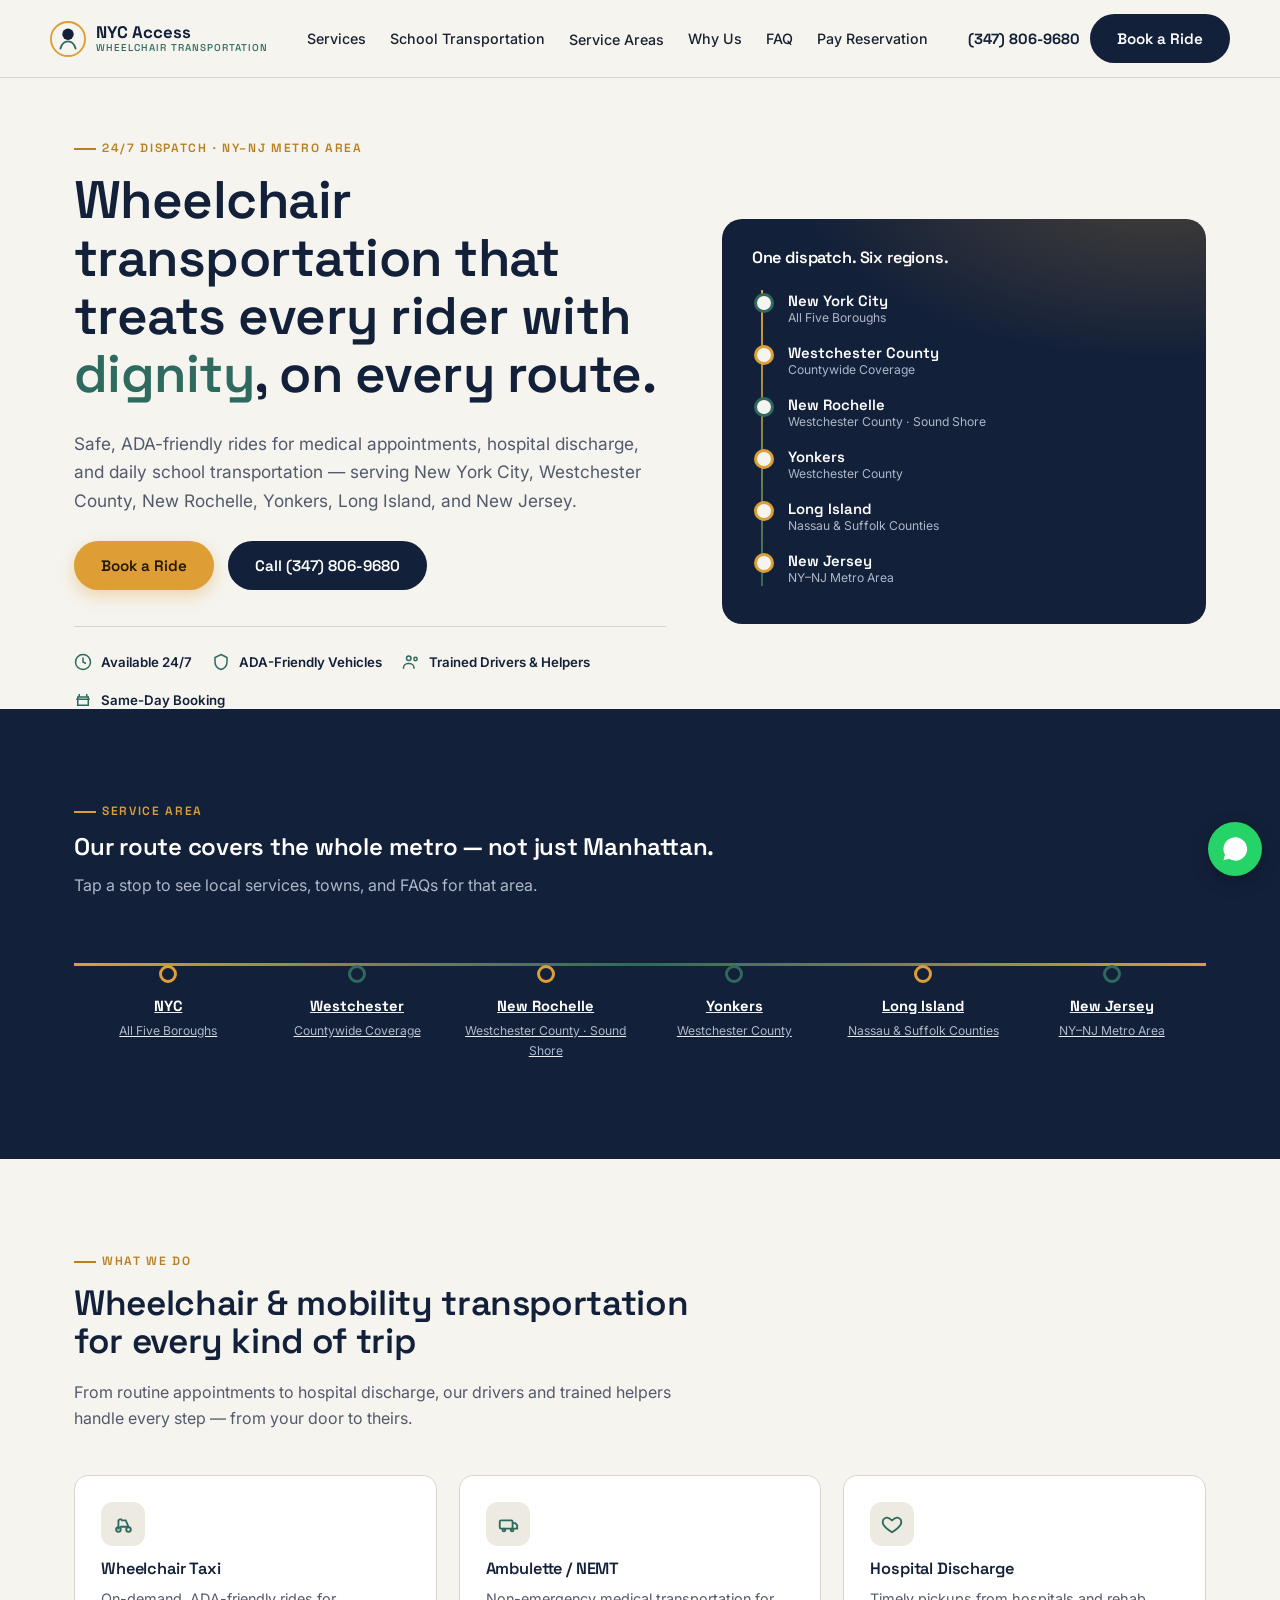
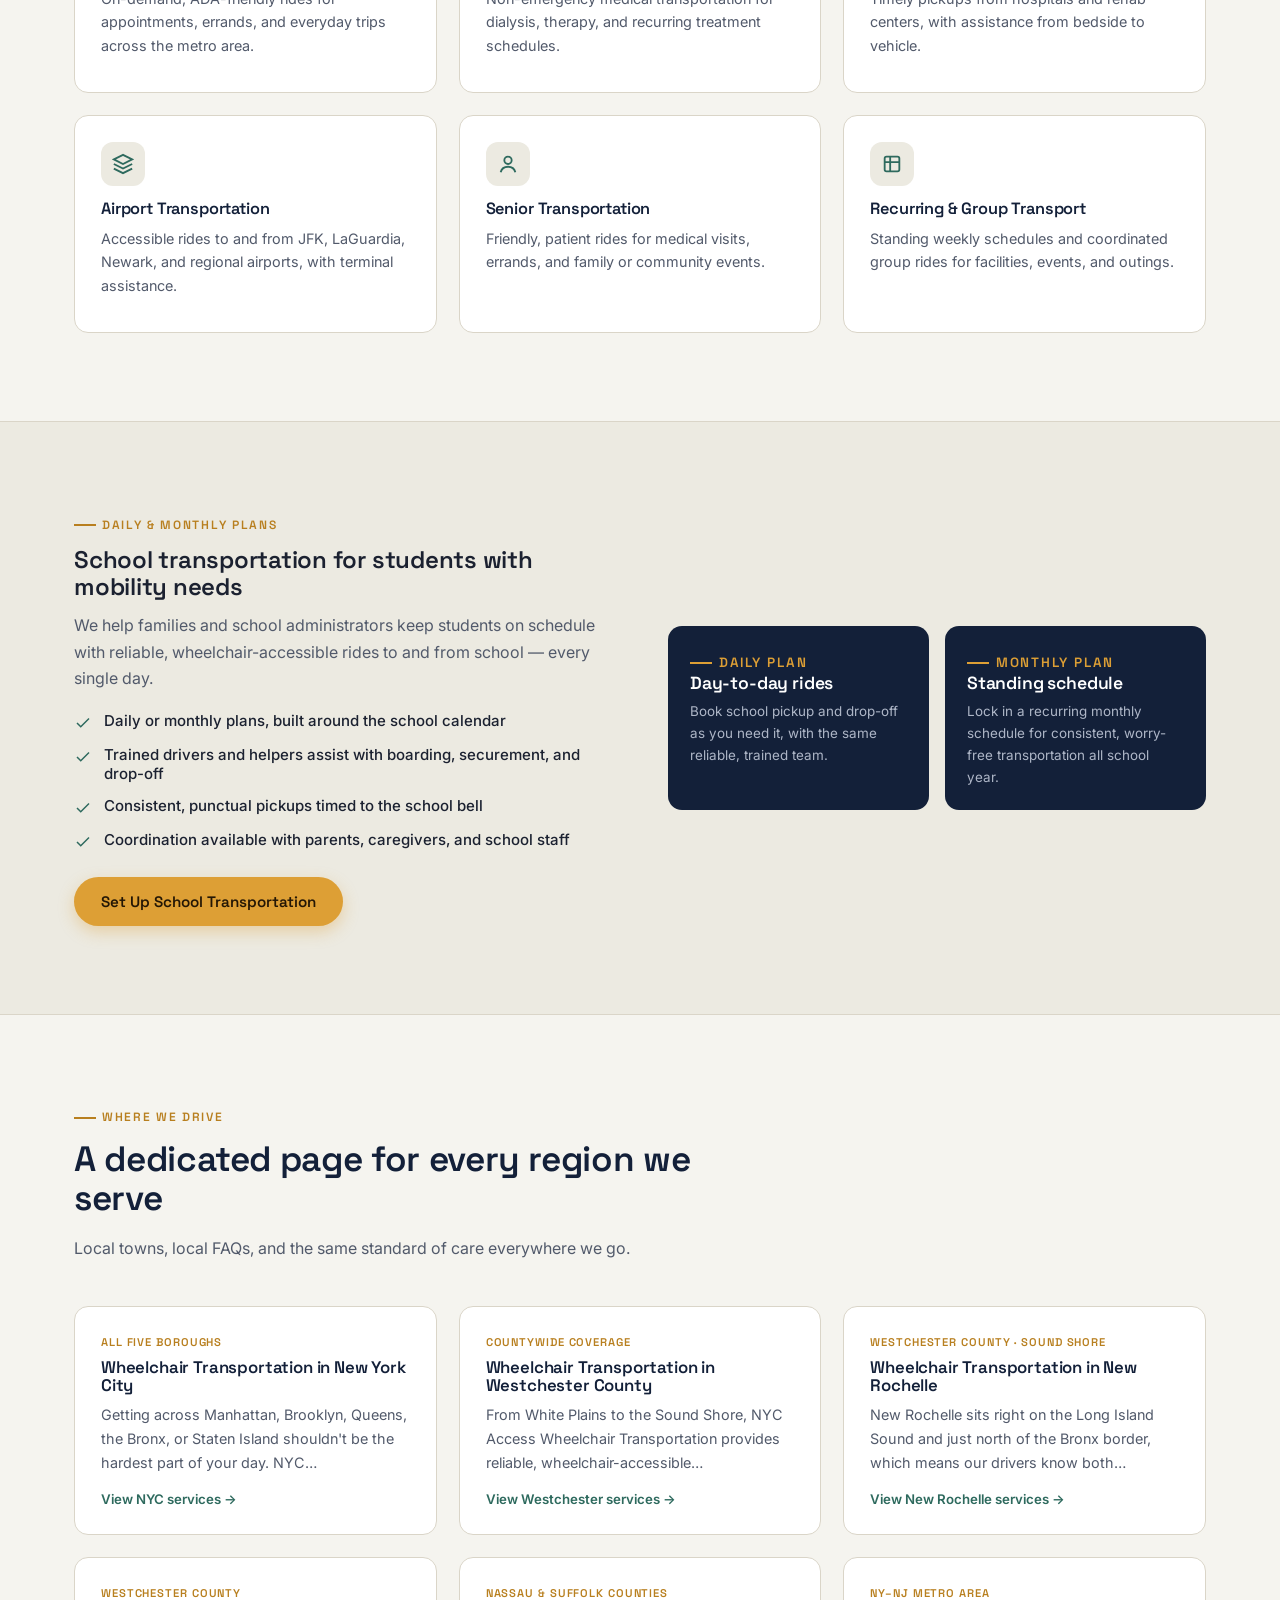
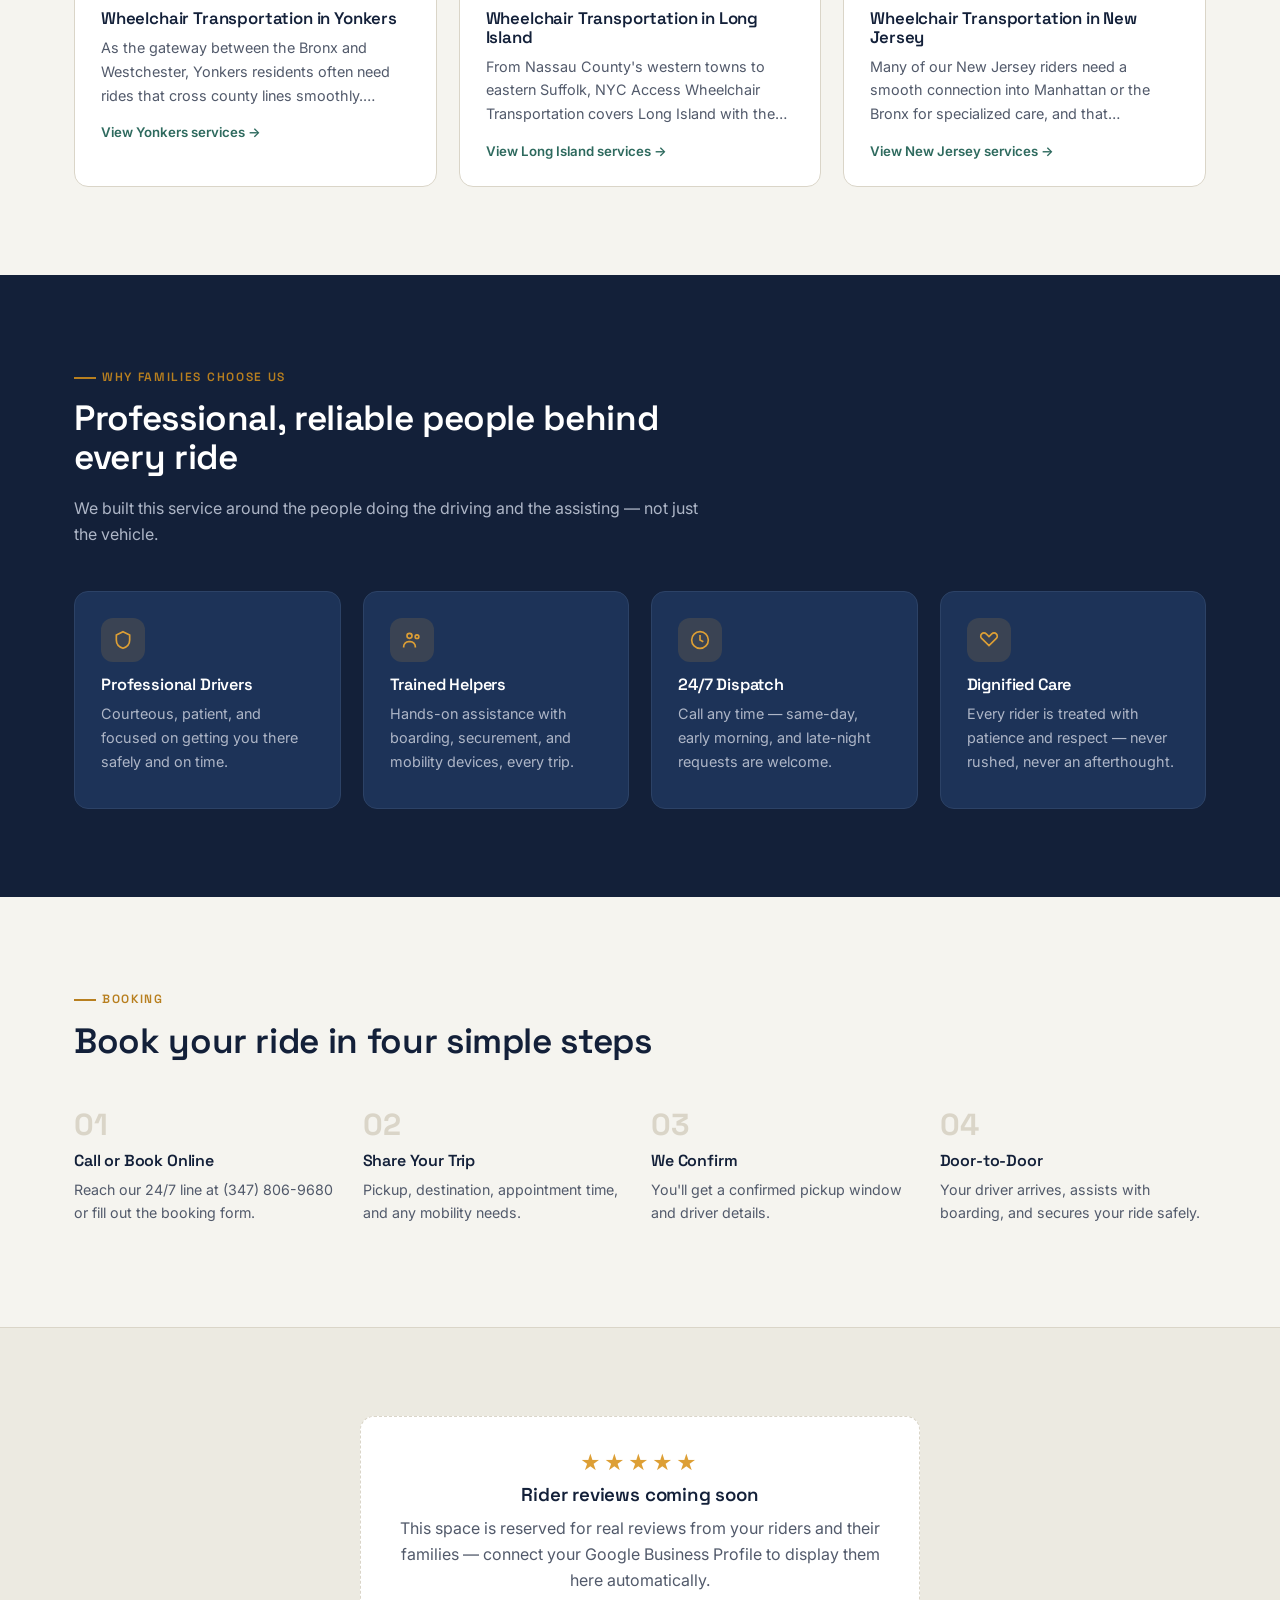
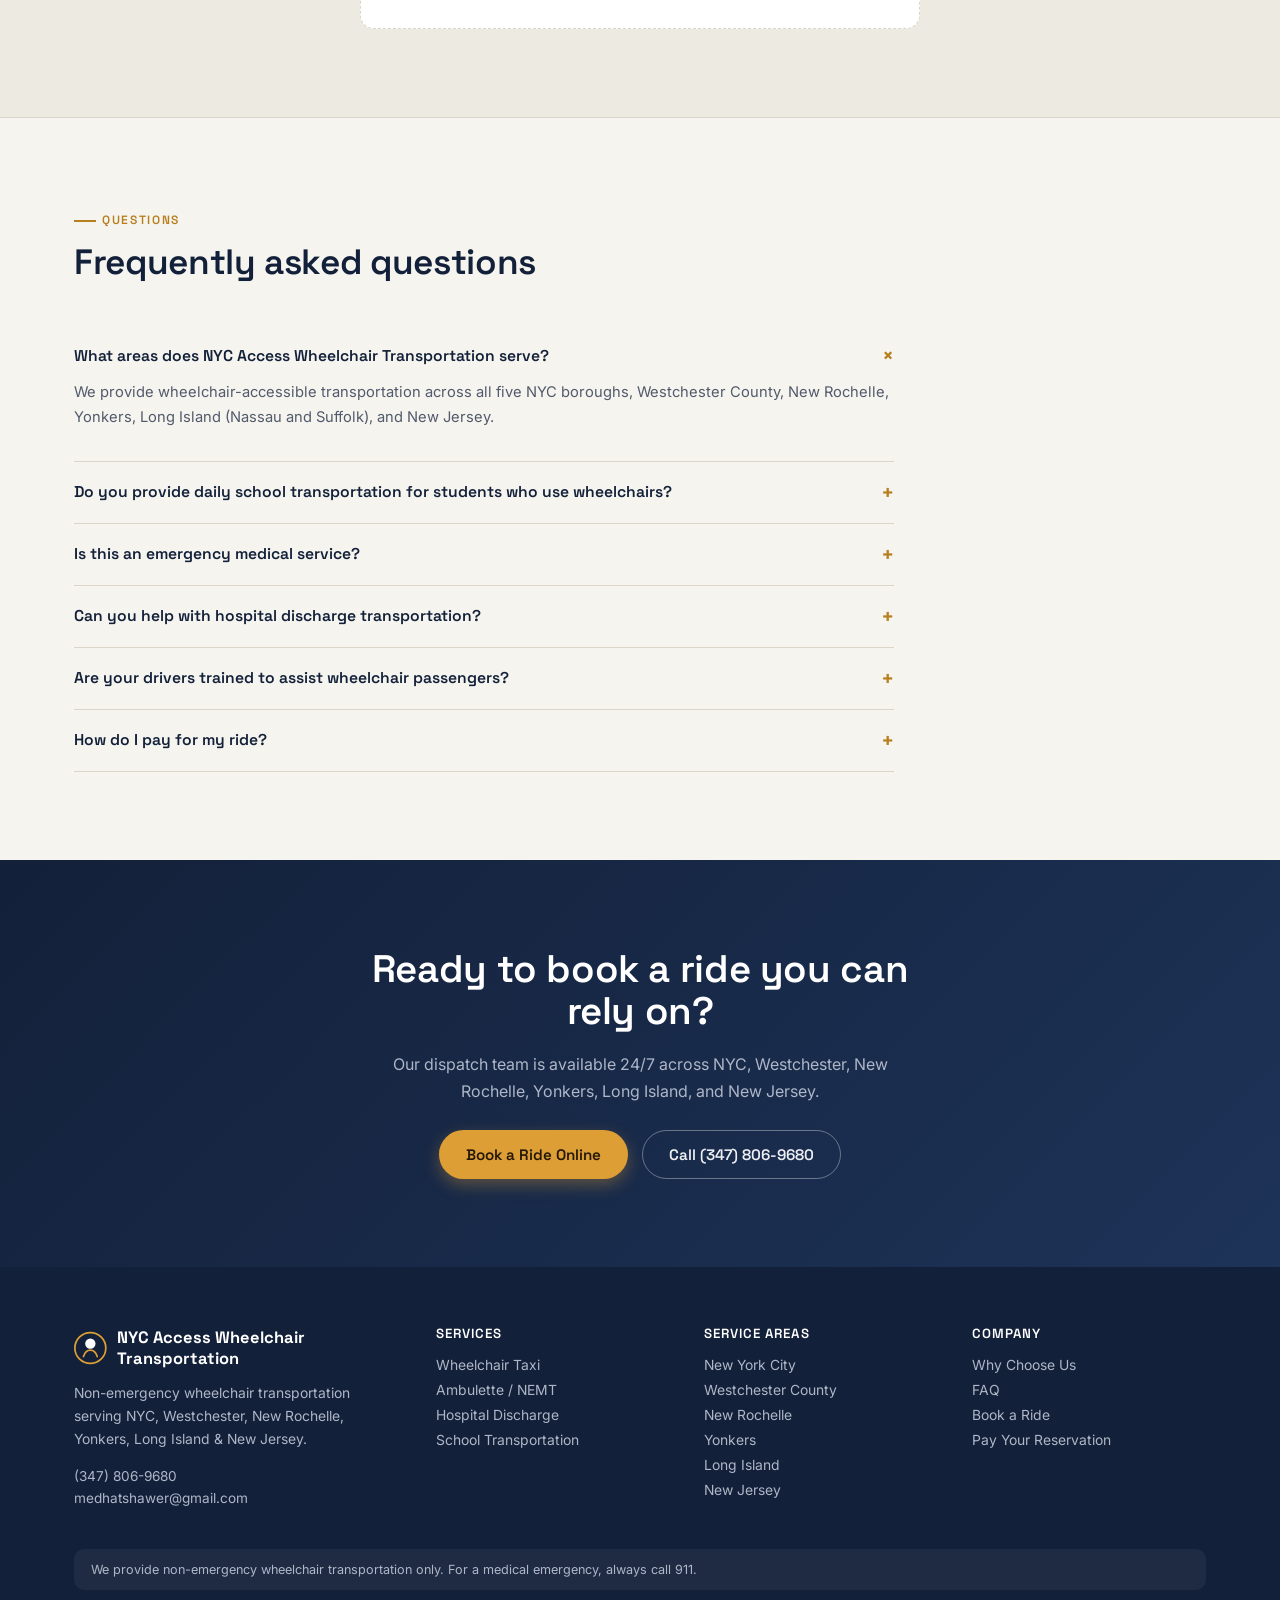
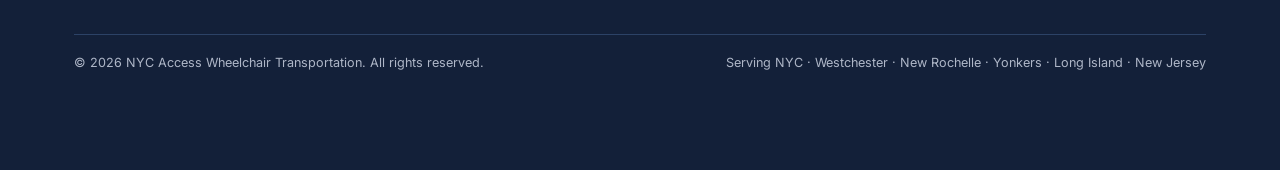
==== index.html @ 9857f421 "Add files via upload" ====
<!DOCTYPE html>
<html lang="en">
<head>
<meta charset="UTF-8">
<meta name="viewport" content="width=device-width, initial-scale=1.0">
<title>NYC Access Wheelchair Transportation | Wheelchair &amp; Ambulette Rides in NYC, Westchester, Long Island &amp; NJ</title>
<meta name="description" content="Safe, dignified wheelchair transportation across NYC, Westchester, Long Island, New Jersey, New Rochelle &amp; Yonkers. 24/7 non-emergency medical rides, hospital discharge, and daily or monthly school transportation. Call (347) 806-9680.">
<link rel="canonical" href="https://www.nycaccesswheelchairtransportation.com/">
<meta property="og:type" content="website">
<meta property="og:site_name" content="NYC Access Wheelchair Transportation">
<meta property="og:title" content="NYC Access Wheelchair Transportation | Wheelchair &amp; Ambulette Rides in NYC, Westchester, Long Island &amp; NJ">
<meta property="og:description" content="Safe, dignified wheelchair transportation across NYC, Westchester, Long Island, New Jersey, New Rochelle &amp; Yonkers. 24/7 non-emergency medical rides, hospital discharge, and daily or monthly school transportation. Call (347) 806-9680.">
<meta property="og:url" content="https://www.nycaccesswheelchairtransportation.com/">
<meta name="twitter:card" content="summary_large_image">
<meta name="robots" content="index, follow">
<meta name="geo.region" content="US-NY">
<link rel="stylesheet" href="styles.css">
<link rel="preconnect" href="https://fonts.googleapis.com">
<link rel="preconnect" href="https://fonts.gstatic.com" crossorigin>
<link href="https://fonts.googleapis.com/css2?family=Space+Grotesk:wght@500;600;700&family=Inter:wght@400;500;600;700&display=swap" rel="stylesheet">
<script type="application/ld+json">
{
  "@context": "https://schema.org",
  "@type": "LocalBusiness",
  "name": "NYC Access Wheelchair Transportation",
  "description": "Wheelchair-accessible, non-emergency transportation serving New York City, Westchester County, New Rochelle, Yonkers, Long Island, and New Jersey.",
  "telephone": "+1-347-806-9680",
  "email": "medhatshawer@gmail.com",
  "url": "https://www.nycaccesswheelchairtransportation.com/",
  "priceRange": "$$",
  "openingHours": "Mo-Su 00:00-23:59",
  "areaServed": [
    {
      "@type": "City",
      "name": "New York City"
    },
    {
      "@type": "AdministrativeArea",
      "name": "Westchester County"
    },
    {
      "@type": "City",
      "name": "New Rochelle"
    },
    {
      "@type": "City",
      "name": "Yonkers"
    },
    {
      "@type": "AdministrativeArea",
      "name": "Long Island"
    },
    {
      "@type": "State",
      "name": "New Jersey"
    }
  ]
}
</script>
<script type="application/ld+json">
{
  "@context": "https://schema.org",
  "@type": "FAQPage",
  "mainEntity": [
    {
      "@type": "Question",
      "name": "What areas does NYC Access Wheelchair Transportation serve?",
      "acceptedAnswer": {
        "@type": "Answer",
        "text": "We provide wheelchair-accessible transportation across all five NYC boroughs, Westchester County, New Rochelle, Yonkers, Long Island (Nassau and Suffolk), and New Jersey."
      }
    },
    {
      "@type": "Question",
      "name": "Do you provide daily school transportation for students who use wheelchairs?",
      "acceptedAnswer": {
        "@type": "Answer",
        "text": "Yes. We offer daily and monthly school transportation plans with trained drivers and helpers who assist students on and off the vehicle, on time for school bell schedules."
      }
    },
    {
      "@type": "Question",
      "name": "Is this an emergency medical service?",
      "acceptedAnswer": {
        "@type": "Answer",
        "text": "No. We provide non-emergency wheelchair and mobility transportation. For a medical emergency, always call 911."
      }
    },
    {
      "@type": "Question",
      "name": "Can you help with hospital discharge transportation?",
      "acceptedAnswer": {
        "@type": "Answer",
        "text": "Yes. Our drivers and helpers assist with safe, timely transport from hospitals and rehab facilities back home or to a care facility, anywhere across our NY and NJ service area."
      }
    },
    {
      "@type": "Question",
      "name": "Are your drivers trained to assist wheelchair passengers?",
      "acceptedAnswer": {
        "@type": "Answer",
        "text": "Yes. Every driver and helper is trained in safe passenger assistance, wheelchair securement, and respectful, patient-centered care."
      }
    },
    {
      "@type": "Question",
      "name": "How do I book a ride?",
      "acceptedAnswer": {
        "@type": "Answer",
        "text": "Book online through our booking form, or call/text (347) 806-9680 with your pickup location, destination, and appointment time. Same-day and recurring bookings are welcome."
      }
    }
  ]
}
</script>
</head>
<body>
<header>
  <div class="wrap nav">
    <a href="index.html" class="brand">
      <svg width="36" height="36" viewBox="0 0 38 38" fill="none" xmlns="http://www.w3.org/2000/svg">
        <circle cx="19" cy="19" r="18" stroke="#DD9F35" stroke-width="2"/>
        <path d="M19 8a6 6 0 100 12 6 6 0 000-12z" fill="#132039"/>
        <path d="M11 29c1.5-5 4.2-7.5 8-7.5s6.5 2.5 8 7.5" stroke="#2E6A5E" stroke-width="2" stroke-linecap="round"/>
      </svg>
      <span class="brand-text">NYC Access<span>Wheelchair Transportation</span></span>
    </a>
    <nav class="nav-links">
      <a href="index.html#services">Services</a>
      <a href="index.html#school">School Transportation</a>
      <div class="has-menu">
        <a href="index.html#areas">Service Areas</a>
        <div class="dropdown">
          <a href="nyc.html">New York City</a>
<a href="westchester.html">Westchester County</a>
<a href="new-rochelle.html">New Rochelle</a>
<a href="yonkers.html">Yonkers</a>
<a href="long-island.html">Long Island</a>
<a href="new-jersey.html">New Jersey</a>

        </div>
      </div>
      <a href="index.html#why">Why Us</a>
      <a href="index.html#faq">FAQ</a>
      <a href="payment.html">Pay Reservation</a>
    </nav>
    <div class="nav-cta">
      <a class="nav-phone" href="tel:+13478069680">(347) 806-9680</a>
      <a class="btn btn-dark" href="booking.html">Book a Ride</a>
    </div>
  </div>
</header>
<main id="top">

<section class="hero">
  <div class="wrap hero-grid">
    <div>
      <p class="eyebrow">24/7 Dispatch &middot; NY&ndash;NJ Metro Area</p>
      <h1>Wheelchair transportation that treats every rider with <em>dignity</em>, on every route.</h1>
      <p class="lead">Safe, ADA-friendly rides for medical appointments, hospital discharge, and daily school transportation &mdash; serving New York City, Westchester County, New Rochelle, Yonkers, Long Island, and New Jersey.</p>
      <div class="hero-actions">
        <a class="btn btn-primary" href="booking.html">Book a Ride</a>
        <a class="btn btn-dark" href="tel:+13478069680">Call (347) 806-9680</a>
      </div>
      <div class="trust-strip">
        <div class="trust-item"><svg width="18" height="18" viewBox="0 0 24 24" fill="none" stroke="currentColor" stroke-width="2"><circle cx="12" cy="12" r="10"/><path d="M12 6v6l4 2"/></svg>Available 24/7</div>
        <div class="trust-item"><svg width="18" height="18" viewBox="0 0 24 24" fill="none" stroke="currentColor" stroke-width="2"><path d="M12 2l8 4v6c0 5-3.5 8.5-8 10-4.5-1.5-8-5-8-10V6l8-4z"/></svg>ADA-Friendly Vehicles</div>
        <div class="trust-item"><svg width="18" height="18" viewBox="0 0 24 24" fill="none" stroke="currentColor" stroke-width="2"><circle cx="9" cy="7" r="3"/><path d="M2 21v-1a6 6 0 016-6h2a6 6 0 016 6v1"/><circle cx="18" cy="8" r="2.2"/></svg>Trained Drivers &amp; Helpers</div>
        <div class="trust-item"><svg width="18" height="18" viewBox="0 0 24 24" fill="none" stroke="currentColor" stroke-width="2"><path d="M3 11h18M7 4v3M17 4v3M5 8h14v11H5z"/></svg>Same-Day Booking</div>
      </div>
    </div>
    <div class="hero-art">
      <div class="hero-card">
        <h3>One dispatch. Six regions.</h3>
        <div class="route">
          <div class="route-line"></div>
          <div class="route-stop"><div class="route-dot"></div><a href="nyc.html"><div class="route-name">New York City</div><div class="route-sub">All Five Boroughs</div></a></div>
<div class="route-stop"><div class="route-dot"></div><a href="westchester.html"><div class="route-name">Westchester County</div><div class="route-sub">Countywide Coverage</div></a></div>
<div class="route-stop"><div class="route-dot"></div><a href="new-rochelle.html"><div class="route-name">New Rochelle</div><div class="route-sub">Westchester County · Sound Shore</div></a></div>
<div class="route-stop"><div class="route-dot"></div><a href="yonkers.html"><div class="route-name">Yonkers</div><div class="route-sub">Westchester County</div></a></div>
<div class="route-stop"><div class="route-dot"></div><a href="long-island.html"><div class="route-name">Long Island</div><div class="route-sub">Nassau & Suffolk Counties</div></a></div>
<div class="route-stop"><div class="route-dot"></div><a href="new-jersey.html"><div class="route-name">New Jersey</div><div class="route-sub">NY–NJ Metro Area</div></a></div>

        </div>
      </div>
    </div>
  </div>
</section>

<section class="line-band">
  <div class="wrap">
    <p class="eyebrow">Service Area</p>
    <h2>Our route covers the whole metro &mdash; not just Manhattan.</h2>
    <p style="color:var(--text-on-dark-soft); max-width:60ch;">Tap a stop to see local services, towns, and FAQs for that area.</p>
    <div class="line-map">
      <div class="line-map-track">
        <a href="nyc.html" class="line-stop"><div class="dot"></div><strong>NYC</strong><span>All Five Boroughs</span></a>
<a href="westchester.html" class="line-stop"><div class="dot"></div><strong>Westchester</strong><span>Countywide Coverage</span></a>
<a href="new-rochelle.html" class="line-stop"><div class="dot"></div><strong>New Rochelle</strong><span>Westchester County · Sound Shore</span></a>
<a href="yonkers.html" class="line-stop"><div class="dot"></div><strong>Yonkers</strong><span>Westchester County</span></a>
<a href="long-island.html" class="line-stop"><div class="dot"></div><strong>Long Island</strong><span>Nassau & Suffolk Counties</span></a>
<a href="new-jersey.html" class="line-stop"><div class="dot"></div><strong>New Jersey</strong><span>NY–NJ Metro Area</span></a>

      </div>
    </div>
  </div>
</section>

<section id="services">
  <div class="wrap">
    <div class="section-head">
      <p class="eyebrow">What We Do</p>
      <h2>Wheelchair &amp; mobility transportation for every kind of trip</h2>
      <p>From routine appointments to hospital discharge, our drivers and trained helpers handle every step &mdash; from your door to theirs.</p>
    </div>
    <div class="grid-3">
      <div class="card">
        <div class="ico"><svg width="22" height="22" viewBox="0 0 24 24" fill="none" stroke="currentColor" stroke-width="2"><circle cx="7" cy="18" r="2.5"/><circle cx="18" cy="18" r="2.5"/><path d="M7 18V9a2 2 0 012-2h2M9 15h9l-3-7H10"/></svg></div>
        <h3>Wheelchair Taxi</h3>
        <p>On-demand, ADA-friendly rides for appointments, errands, and everyday trips across the metro area.</p>
      </div>
      <div class="card">
        <div class="ico"><svg width="22" height="22" viewBox="0 0 24 24" fill="none" stroke="currentColor" stroke-width="2"><rect x="3" y="8" width="14" height="9" rx="1.5"/><path d="M17 11h3l2 2.5V17h-5"/><circle cx="7.5" cy="18.5" r="1.5"/><circle cx="16.5" cy="18.5" r="1.5"/></svg></div>
        <h3>Ambulette / NEMT</h3>
        <p>Non-emergency medical transportation for dialysis, therapy, and recurring treatment schedules.</p>
      </div>
      <div class="card">
        <div class="ico"><svg width="22" height="22" viewBox="0 0 24 24" fill="none" stroke="currentColor" stroke-width="2"><path d="M12 21s-7-4.35-9.5-8.5C1 9 2.5 5.5 6 5c2-.3 3.6.7 6 3 2.4-2.3 4-3.3 6-3 3.5.5 5 4 3.5 7.5C19 16.65 12 21 12 21z"/></svg></div>
        <h3>Hospital Discharge</h3>
        <p>Timely pickups from hospitals and rehab centers, with assistance from bedside to vehicle.</p>
      </div>
      <div class="card">
        <div class="ico"><svg width="22" height="22" viewBox="0 0 24 24" fill="none" stroke="currentColor" stroke-width="2"><path d="M12 2L2 7l10 5 10-5-10-5z"/><path d="M2 17l10 5 10-5M2 12l10 5 10-5"/></svg></div>
        <h3>Airport Transportation</h3>
        <p>Accessible rides to and from JFK, LaGuardia, Newark, and regional airports, with terminal assistance.</p>
      </div>
      <div class="card">
        <div class="ico"><svg width="22" height="22" viewBox="0 0 24 24" fill="none" stroke="currentColor" stroke-width="2"><circle cx="12" cy="8" r="4"/><path d="M4 21c1-4 4-6 8-6s7 2 8 6"/></svg></div>
        <h3>Senior Transportation</h3>
        <p>Friendly, patient rides for medical visits, errands, and family or community events.</p>
      </div>
      <div class="card">
        <div class="ico"><svg width="22" height="22" viewBox="0 0 24 24" fill="none" stroke="currentColor" stroke-width="2"><rect x="4" y="4" width="16" height="16" rx="2"/><path d="M4 10h16M10 4v16"/></svg></div>
        <h3>Recurring &amp; Group Transport</h3>
        <p>Standing weekly schedules and coordinated group rides for facilities, events, and outings.</p>
      </div>
    </div>
  </div>
</section>

<section id="school" class="school-band">
  <div class="wrap school-grid">
    <div>
      <p class="eyebrow">Daily &amp; Monthly Plans</p>
      <h2>School transportation for students with mobility needs</h2>
      <p>We help families and school administrators keep students on schedule with reliable, wheelchair-accessible rides to and from school &mdash; every single day.</p>
      <ul class="school-list">
        <li><svg width="18" height="18" viewBox="0 0 24 24" fill="none" stroke="currentColor" stroke-width="2"><path d="M20 6L9 17l-5-5"/></svg>Daily or monthly plans, built around the school calendar</li>
        <li><svg width="18" height="18" viewBox="0 0 24 24" fill="none" stroke="currentColor" stroke-width="2"><path d="M20 6L9 17l-5-5"/></svg>Trained drivers and helpers assist with boarding, securement, and drop-off</li>
        <li><svg width="18" height="18" viewBox="0 0 24 24" fill="none" stroke="currentColor" stroke-width="2"><path d="M20 6L9 17l-5-5"/></svg>Consistent, punctual pickups timed to the school bell</li>
        <li><svg width="18" height="18" viewBox="0 0 24 24" fill="none" stroke="currentColor" stroke-width="2"><path d="M20 6L9 17l-5-5"/></svg>Coordination available with parents, caregivers, and school staff</li>
      </ul>
      <div class="hero-actions" style="margin-top:26px;">
        <a class="btn btn-primary" href="booking.html">Set Up School Transportation</a>
      </div>
    </div>
    <div class="plan-cards">
      <div class="plan-card">
        <p class="eyebrow">Daily Plan</p>
        <h4>Day-to-day rides</h4>
        <p>Book school pickup and drop-off as you need it, with the same reliable, trained team.</p>
      </div>
      <div class="plan-card">
        <p class="eyebrow">Monthly Plan</p>
        <h4>Standing schedule</h4>
        <p>Lock in a recurring monthly schedule for consistent, worry-free transportation all school year.</p>
      </div>
    </div>
  </div>
</section>

<section id="areas">
  <div class="wrap">
    <div class="section-head">
      <p class="eyebrow">Where We Drive</p>
      <h2>A dedicated page for every region we serve</h2>
      <p>Local towns, local FAQs, and the same standard of care everywhere we go.</p>
    </div>
    <div class="grid-3">
      <a class="card area-teaser" href="nyc.html">
  <p class="tag">All Five Boroughs</p>
  <h3>Wheelchair Transportation in New York City</h3>
  <p>Getting across Manhattan, Brooklyn, Queens, the Bronx, or Staten Island shouldn't be the hardest part of your day. NYC&hellip;</p>
  <span class="go">View NYC services &rarr;</span>
</a>
<a class="card area-teaser" href="westchester.html">
  <p class="tag">Countywide Coverage</p>
  <h3>Wheelchair Transportation in Westchester County</h3>
  <p>From White Plains to the Sound Shore, NYC Access Wheelchair Transportation provides reliable, wheelchair-accessible&hellip;</p>
  <span class="go">View Westchester services &rarr;</span>
</a>
<a class="card area-teaser" href="new-rochelle.html">
  <p class="tag">Westchester County · Sound Shore</p>
  <h3>Wheelchair Transportation in New Rochelle</h3>
  <p>New Rochelle sits right on the Long Island Sound and just north of the Bronx border, which means our drivers know both&hellip;</p>
  <span class="go">View New Rochelle services &rarr;</span>
</a>
<a class="card area-teaser" href="yonkers.html">
  <p class="tag">Westchester County</p>
  <h3>Wheelchair Transportation in Yonkers</h3>
  <p>As the gateway between the Bronx and Westchester, Yonkers residents often need rides that cross county lines smoothly.&hellip;</p>
  <span class="go">View Yonkers services &rarr;</span>
</a>
<a class="card area-teaser" href="long-island.html">
  <p class="tag">Nassau & Suffolk Counties</p>
  <h3>Wheelchair Transportation in Long Island</h3>
  <p>From Nassau County's western towns to eastern Suffolk, NYC Access Wheelchair Transportation covers Long Island with the&hellip;</p>
  <span class="go">View Long Island services &rarr;</span>
</a>
<a class="card area-teaser" href="new-jersey.html">
  <p class="tag">NY–NJ Metro Area</p>
  <h3>Wheelchair Transportation in New Jersey</h3>
  <p>Many of our New Jersey riders need a smooth connection into Manhattan or the Bronx for specialized care, and that&hellip;</p>
  <span class="go">View New Jersey services &rarr;</span>
</a>

    </div>
  </div>
</section>

<section id="why" class="why-band">
  <div class="wrap">
    <div class="section-head">
      <p class="eyebrow">Why Families Choose Us</p>
      <h2>Professional, reliable people behind every ride</h2>
      <p style="color:var(--text-on-dark-soft);">We built this service around the people doing the driving and the assisting &mdash; not just the vehicle.</p>
    </div>
    <div class="grid-4">
      <div class="card">
        <div class="ico"><svg width="20" height="20" viewBox="0 0 24 24" fill="none" stroke="currentColor" stroke-width="2"><path d="M12 2l8 4v6c0 5-3.5 8.5-8 10-4.5-1.5-8-5-8-10V6l8-4z"/></svg></div>
        <h3>Professional Drivers</h3>
        <p>Courteous, patient, and focused on getting you there safely and on time.</p>
      </div>
      <div class="card">
        <div class="ico"><svg width="20" height="20" viewBox="0 0 24 24" fill="none" stroke="currentColor" stroke-width="2"><circle cx="9" cy="7" r="3"/><path d="M2 21v-1a6 6 0 016-6h2a6 6 0 016 6v1"/><circle cx="18" cy="8" r="2.2"/></svg></div>
        <h3>Trained Helpers</h3>
        <p>Hands-on assistance with boarding, securement, and mobility devices, every trip.</p>
      </div>
      <div class="card">
        <div class="ico"><svg width="20" height="20" viewBox="0 0 24 24" fill="none" stroke="currentColor" stroke-width="2"><circle cx="12" cy="12" r="10"/><path d="M12 6v6l4 2"/></svg></div>
        <h3>24/7 Dispatch</h3>
        <p>Call any time &mdash; same-day, early morning, and late-night requests are welcome.</p>
      </div>
      <div class="card">
        <div class="ico"><svg width="20" height="20" viewBox="0 0 24 24" fill="none" stroke="currentColor" stroke-width="2"><path d="M20.8 4.6c-1.5-1.5-4-1.5-5.5 0L12 7.9 8.7 4.6c-1.5-1.5-4-1.5-5.5 0-1.5 1.5-1.5 4 0 5.5L12 18.7l8.8-8.6c1.5-1.5 1.5-4 0-5.5z"/></svg></div>
        <h3>Dignified Care</h3>
        <p>Every rider is treated with patience and respect &mdash; never rushed, never an afterthought.</p>
      </div>
    </div>
  </div>
</section>

<section>
  <div class="wrap">
    <div class="section-head">
      <p class="eyebrow">Booking</p>
      <h2>Book your ride in four simple steps</h2>
    </div>
    <div class="steps">
      <div class="step"><div class="num">01</div><h3>Call or Book Online</h3><p>Reach our 24/7 line at (347) 806-9680 or fill out the booking form.</p></div>
      <div class="step"><div class="num">02</div><h3>Share Your Trip</h3><p>Pickup, destination, appointment time, and any mobility needs.</p></div>
      <div class="step"><div class="num">03</div><h3>We Confirm</h3><p>You'll get a confirmed pickup window and driver details.</p></div>
      <div class="step"><div class="num">04</div><h3>Door-to-Door</h3><p>Your driver arrives, assists with boarding, and secures your ride safely.</p></div>
    </div>
  </div>
</section>

<section class="reviews-band">
  <div class="wrap">
    <div class="reviews-card">
      <div class="stars">&#9733;&#9733;&#9733;&#9733;&#9733;</div>
      <h3 style="color:var(--ink);">Rider reviews coming soon</h3>
      <p style="margin-bottom:0;">This space is reserved for real reviews from your riders and their families &mdash; connect your Google Business Profile to display them here automatically.</p>
    </div>
  </div>
</section>

<section id="faq">
  <div class="wrap">
    <div class="section-head">
      <p class="eyebrow">Questions</p>
      <h2>Frequently asked questions</h2>
    </div>
    <div class="faq">
      <details class="faq-item" open>
        <summary>What areas does NYC Access Wheelchair Transportation serve?<span class="plus">+</span></summary>
        <p>We provide wheelchair-accessible transportation across all five NYC boroughs, Westchester County, New Rochelle, Yonkers, Long Island (Nassau and Suffolk), and New Jersey.</p>
      </details>
      <details class="faq-item">
        <summary>Do you provide daily school transportation for students who use wheelchairs?<span class="plus">+</span></summary>
        <p>Yes. We offer daily and monthly school transportation plans with trained drivers and helpers who assist students on and off the vehicle, timed to the school schedule.</p>
      </details>
      <details class="faq-item">
        <summary>Is this an emergency medical service?<span class="plus">+</span></summary>
        <p>No. We provide non-emergency wheelchair and mobility transportation only. For a medical emergency, always call 911.</p>
      </details>
      <details class="faq-item">
        <summary>Can you help with hospital discharge transportation?<span class="plus">+</span></summary>
        <p>Yes. Our drivers and helpers assist with safe, timely transport from hospitals and rehab facilities back home or to a care facility, anywhere across our NY and NJ service area.</p>
      </details>
      <details class="faq-item">
        <summary>Are your drivers trained to assist wheelchair passengers?<span class="plus">+</span></summary>
        <p>Yes. Every driver and helper is trained in safe passenger assistance, wheelchair securement, and respectful, patient-centered care.</p>
      </details>
      <details class="faq-item">
        <summary>How do I pay for my ride?<span class="plus">+</span></summary>
        <p>Visit our <a href="payment.html" style="color:var(--teal); font-weight:600;">Pay Your Reservation</a> page, or ask your driver about payment options.</p>
      </details>
    </div>
  </div>
</section>

<section class="final-cta">
  <div class="wrap">
    <h2>Ready to book a ride you can rely on?</h2>
    <p>Our dispatch team is available 24/7 across NYC, Westchester, New Rochelle, Yonkers, Long Island, and New Jersey.</p>
    <div class="final-actions">
      <a class="btn btn-primary" href="booking.html">Book a Ride Online</a>
      <a class="btn btn-ghost" href="tel:+13478069680">Call (347) 806-9680</a>
    </div>
  </div>
</section>

</main>
<footer>
  <div class="wrap">
    <div class="foot-grid">
      <div>
        <div class="foot-brand">
          <svg width="36" height="36" viewBox="0 0 38 38" fill="none" xmlns="http://www.w3.org/2000/svg">
        <circle cx="19" cy="19" r="18" stroke="#DD9F35" stroke-width="2"/>
        <path d="M19 8a6 6 0 100 12 6 6 0 000-12z" fill="#fff"/>
        <path d="M11 29c1.5-5 4.2-7.5 8-7.5s6.5 2.5 8 7.5" stroke="#DD9F35" stroke-width="2" stroke-linecap="round"/>
      </svg>
          <span>NYC Access Wheelchair Transportation</span>
        </div>
        <p style="color:var(--text-on-dark-soft); max-width:34ch;">Non-emergency wheelchair transportation serving NYC, Westchester, New Rochelle, Yonkers, Long Island &amp; New Jersey.</p>
        <p style="color:var(--text-on-dark-soft); font-size:.85rem;">
          <a href="tel:+13478069680">(347) 806-9680</a><br>
          <a href="mailto:medhatshawer@gmail.com">medhatshawer@gmail.com</a>
        </p>
      </div>
      <div>
        <h4>Services</h4>
        <ul>
          <li><a href="index.html#services">Wheelchair Taxi</a></li>
          <li><a href="index.html#services">Ambulette / NEMT</a></li>
          <li><a href="index.html#services">Hospital Discharge</a></li>
          <li><a href="index.html#school">School Transportation</a></li>
        </ul>
      </div>
      <div>
        <h4>Service Areas</h4>
        <ul>
          <li><a href="nyc.html">New York City</a></li>
<li><a href="westchester.html">Westchester County</a></li>
<li><a href="new-rochelle.html">New Rochelle</a></li>
<li><a href="yonkers.html">Yonkers</a></li>
<li><a href="long-island.html">Long Island</a></li>
<li><a href="new-jersey.html">New Jersey</a></li>

        </ul>
      </div>
      <div>
        <h4>Company</h4>
        <ul>
          <li><a href="index.html#why">Why Choose Us</a></li>
          <li><a href="index.html#faq">FAQ</a></li>
          <li><a href="booking.html">Book a Ride</a></li>
          <li><a href="payment.html">Pay Your Reservation</a></li>
        </ul>
      </div>
    </div>

    <div class="disclaimer">
      We provide non-emergency wheelchair transportation only. For a medical emergency, always call 911.
    </div>

    <div class="foot-bottom">
      <span>&copy; 2026 NYC Access Wheelchair Transportation. All rights reserved.</span>
      <span>Serving NYC &middot; Westchester &middot; New Rochelle &middot; Yonkers &middot; Long Island &middot; New Jersey</span>
    </div>
  </div>
</footer>
<a class="wa-float" href="https://wa.me/13478069680?text=Hello%2C%20I%20would%20like%20a%20wheelchair%20transportation%20quote." aria-label="Chat on WhatsApp" target="_blank" rel="noopener"><svg width="28" height="28" viewBox="0 0 24 24" fill="#fff"><path d="M17.5 14.4c-.3-.2-1.7-.8-2-.9-.3-.1-.5-.2-.6.2-.2.3-.7.9-.8 1-.2.2-.3.2-.6.1-.3-.2-1.2-.5-2.3-1.4-.9-.8-1.4-1.7-1.6-2-.2-.3 0-.5.1-.6l.5-.5c.1-.2.2-.3.3-.5.1-.2 0-.4 0-.5 0-.2-.6-1.5-.9-2-.2-.5-.4-.4-.6-.4h-.5c-.2 0-.5 0-.7.3-.2.3-.9.9-.9 2.2s.9 2.5 1 2.7c.2.2 1.8 2.8 4.4 3.9.6.3 1.1.4 1.5.5.6.2 1.2.2 1.6.1.5-.1 1.5-.6 1.7-1.2.2-.6.2-1.1.2-1.2-.1-.2-.3-.2-.5-.4zM12 2a10 10 0 00-8.6 15l-1.3 4.7L7 20.4A10 10 0 1012 2z"/></svg></a>
<div class="mobile-bar">
  <a class="btn btn-primary" href="tel:+13478069680">Call Now</a>
  <a class="btn btn-ghost" style="border-color:rgba(255,255,255,.4);color:#fff;" href="booking.html">Book a Ride</a>
</div>
<script src="script.js"></script>
</body>
</html>
---- styles.css ----
:root{
  --ink:#132039; --ink-2:#1d3358; --paper:#F5F4EF; --paper-2:#ECEAE1;
  --amber:#DD9F35; --amber-dark:#B87F1F; --teal:#2E6A5E; --teal-light:#E4EFEC;
  --text:#1B2130; --text-soft:#525a6b; --text-on-dark:#EDEEF2; --text-on-dark-soft:#AEB6C7;
  --line:#DAD5C8; --line-dark:#2C4266; --radius:14px; --max:1180px;
  --font-display:'Space Grotesk', sans-serif; --font-body:'Inter', sans-serif;
}
*{box-sizing:border-box;}
html{scroll-behavior:smooth;}
body{margin:0;font-family:var(--font-body);color:var(--text);background:var(--paper);-webkit-font-smoothing:antialiased;}
img{max-width:100%;display:block;}
a{color:inherit;}
.wrap{max-width:var(--max);margin:0 auto;padding:0 24px;}
h1,h2,h3,h4{font-family:var(--font-display);font-weight:600;line-height:1.1;margin:0 0 .5em;letter-spacing:-0.01em;}
p{line-height:1.65;color:var(--text-soft);margin:0 0 1em;}
ul{margin:0;padding:0;} li{list-style:none;}
.eyebrow{font-family:var(--font-display);text-transform:uppercase;letter-spacing:.14em;font-size:.75rem;font-weight:600;color:var(--amber-dark);display:inline-flex;align-items:center;gap:.5em;margin-bottom:1em;}
.eyebrow::before{content:"";width:22px;height:2px;background:var(--amber-dark);display:inline-block;}
section{padding:88px 0;}
@media (max-width:720px){section{padding:52px 0;}}

.btn{display:inline-flex;align-items:center;justify-content:center;gap:.55em;font-family:var(--font-display);font-weight:600;font-size:.95rem;padding:14px 26px;border-radius:999px;text-decoration:none;border:1.5px solid transparent;cursor:pointer;transition:transform .15s ease,box-shadow .15s ease,background .15s ease,color .15s ease;white-space:nowrap;}
.btn:hover{transform:translateY(-1px);}
.btn-primary{background:var(--amber);color:#241705;box-shadow:0 6px 16px rgba(221,159,53,.35);}
.btn-primary:hover{background:var(--amber-dark);}
.btn-ghost{background:transparent;border-color:rgba(255,255,255,.35);color:var(--text-on-dark);}
.btn-ghost:hover{border-color:#fff;background:rgba(255,255,255,.08);}
.btn-dark{background:var(--ink);color:#fff;}
.btn-dark:hover{background:var(--ink-2);}
.btn-outline{background:transparent;border-color:var(--ink);color:var(--ink);}
.btn-outline:hover{background:var(--ink);color:#fff;}
.btn-block{width:100%;}
.btn[disabled], .btn.is-disabled{opacity:.5;cursor:not-allowed;pointer-events:none;}

header{position:sticky;top:0;z-index:50;background:rgba(245,244,239,.94);backdrop-filter:blur(8px);border-bottom:1px solid var(--line);}
.nav{display:flex;align-items:center;justify-content:space-between;padding:14px 0;gap:16px;}
.brand{display:flex;align-items:center;gap:10px;text-decoration:none;}
.brand svg{flex-shrink:0;}
.brand-text{font-family:var(--font-display);font-weight:700;font-size:1.05rem;color:var(--ink);line-height:1.15;}
.brand-text span{display:block;font-size:.62rem;font-weight:500;letter-spacing:.1em;text-transform:uppercase;color:var(--teal);}
.nav-links{display:flex;align-items:center;gap:24px;}
.nav-links a{text-decoration:none;font-size:.89rem;font-weight:500;color:var(--text);}
.nav-links a:hover{color:var(--teal);}
.nav-links .has-menu{position:relative;}
.dropdown{position:absolute;top:100%;left:0;margin-top:14px;background:#fff;border:1px solid var(--line);border-radius:12px;padding:10px;min-width:210px;box-shadow:0 16px 32px rgba(19,32,57,.12);opacity:0;visibility:hidden;transform:translateY(6px);transition:opacity .15s ease,transform .15s ease,visibility .15s ease;}
.has-menu:hover .dropdown{opacity:1;visibility:visible;transform:translateY(0);}
.dropdown a{display:block;padding:9px 12px;border-radius:8px;font-size:.87rem;}
.dropdown a:hover{background:var(--paper-2);color:var(--teal);}
.nav-cta{display:flex;align-items:center;gap:10px;}
.nav-phone{font-family:var(--font-display);font-weight:700;text-decoration:none;color:var(--ink);font-size:.92rem;}
@media (max-width:960px){.nav-links{display:none;} .nav-phone{display:none;}}

.breadcrumb{padding:16px 0 0;font-size:.82rem;color:var(--text-soft);}
.breadcrumb a{text-decoration:none;color:var(--teal);}
.breadcrumb a:hover{text-decoration:underline;}
.breadcrumb .sep{margin:0 6px;color:var(--line);}

.hero{padding:56px 0 0;overflow:hidden;}
.hero-grid{display:grid;grid-template-columns:1.1fr .9fr;gap:56px;align-items:center;}
@media (max-width:900px){.hero-grid{grid-template-columns:1fr;gap:32px;}}
.hero h1{font-size:clamp(2.1rem,4.2vw,3.3rem);color:var(--ink);}
.hero h1 em{font-style:normal;color:var(--teal);}
.hero .lead{font-size:1.08rem;max-width:52ch;}
.hero-actions{display:flex;gap:14px;flex-wrap:wrap;margin-top:26px;}
.trust-strip{display:flex;flex-wrap:wrap;gap:20px;margin-top:36px;padding-top:26px;border-top:1px solid var(--line);}
.trust-item{display:flex;align-items:center;gap:9px;font-size:.83rem;font-weight:600;color:var(--ink);}
.trust-item svg{flex-shrink:0;color:var(--teal);}
.hero-art{position:relative;}
.hero-card{background:var(--ink);border-radius:20px;padding:30px;color:var(--text-on-dark);position:relative;overflow:hidden;}
.hero-card::after{content:"";position:absolute;inset:0;background:radial-gradient(600px 300px at 90% -10%,rgba(221,159,53,.25),transparent 60%);pointer-events:none;}
.hero-card h3{color:#fff;font-size:1.02rem;margin-bottom:16px;}
.route{position:relative;padding-left:2px;}
.route-line{position:absolute;left:9px;top:8px;bottom:8px;width:2px;background:linear-gradient(var(--amber),var(--teal));}
.route-stop{position:relative;display:flex;align-items:flex-start;gap:14px;padding:9px 0;}
.route-stop a{text-decoration:none;display:block;}
.route-dot{width:20px;height:20px;border-radius:50%;background:var(--paper);border:3px solid var(--amber);flex-shrink:0;margin-top:2px;z-index:1;}
.route-stop:nth-child(2) .route-dot,.route-stop:nth-child(4) .route-dot{border-color:var(--teal);}
.route-name{font-family:var(--font-display);font-weight:600;font-size:.93rem;color:#fff;}
.route-sub{font-size:.76rem;color:var(--text-on-dark-soft);}

.area-hero{background:var(--ink);color:#fff;padding:56px 0 64px;}
.area-hero .eyebrow{color:var(--amber);}
.area-hero .eyebrow::before{background:var(--amber);}
.area-hero h1{color:#fff;font-size:clamp(2rem,4vw,2.9rem);max-width:20ch;}
.area-hero p{color:var(--text-on-dark-soft);max-width:58ch;font-size:1.05rem;}
.area-hero .hero-actions{margin-top:24px;}
.area-hero .breadcrumb{color:var(--text-on-dark-soft);padding-top:0;}
.area-hero .breadcrumb a{color:var(--amber);}

.line-band{background:var(--ink);color:var(--text-on-dark);}
.line-band .eyebrow{color:var(--amber);}
.line-band .eyebrow::before{background:var(--amber);}
.line-band h2{color:#fff;max-width:42ch;}
.line-map{margin-top:44px;overflow-x:auto;padding-bottom:12px;}
.line-map-track{position:relative;display:flex;min-width:760px;padding-top:10px;}
.line-map-track::before{content:"";position:absolute;left:0;right:0;top:20px;height:3px;background:linear-gradient(90deg,var(--amber),var(--teal),var(--amber));}
.line-stop{flex:1;text-align:center;position:relative;padding:0 8px;}
.line-stop a{text-decoration:none;display:block;}
.line-stop .dot{width:18px;height:18px;border-radius:50%;background:var(--ink);border:3px solid var(--amber);margin:12px auto 14px;position:relative;z-index:1;transition:transform .15s ease;}
.line-stop:hover .dot{transform:scale(1.15);}
.line-stop:nth-child(even) .dot{border-color:var(--teal);}
.line-stop strong{display:block;font-family:var(--font-display);font-size:.92rem;color:#fff;margin-bottom:4px;}
.line-stop span{font-size:.76rem;color:var(--text-on-dark-soft);}

.section-head{max-width:640px;margin-bottom:44px;}
.section-head h2{font-size:clamp(1.6rem,3vw,2.2rem);color:var(--ink);}
.grid-3{display:grid;grid-template-columns:repeat(3,1fr);gap:22px;}
.grid-4{display:grid;grid-template-columns:repeat(4,1fr);gap:22px;}
@media (max-width:900px){.grid-3,.grid-4{grid-template-columns:repeat(2,1fr);}}
@media (max-width:560px){.grid-3,.grid-4{grid-template-columns:1fr;}}

.card{background:#fff;border:1px solid var(--line);border-radius:var(--radius);padding:26px;transition:box-shadow .15s ease,transform .15s ease;}
.card:hover{box-shadow:0 12px 28px rgba(19,32,57,.08);transform:translateY(-2px);}
.card .ico{width:44px;height:44px;border-radius:12px;background:var(--paper-2);display:flex;align-items:center;justify-content:center;color:var(--teal);margin-bottom:14px;}
.card h3{font-size:1.02rem;color:var(--ink);}
.card p{font-size:.9rem;margin-bottom:.6em;}
.card a.more{font-size:.83rem;font-weight:600;color:var(--teal);text-decoration:none;}
.card a.more:hover{text-decoration:underline;}

.area-teaser{text-decoration:none;display:block;}
.area-teaser .tag{font-family:var(--font-display);font-size:.7rem;font-weight:600;letter-spacing:.08em;text-transform:uppercase;color:var(--amber-dark);}
.area-teaser h3{margin-top:6px;font-size:1.05rem;color:var(--ink);}
.area-teaser .go{display:inline-flex;align-items:center;gap:6px;font-size:.83rem;font-weight:600;color:var(--teal);margin-top:8px;}

.school-band{background:var(--paper-2);border-top:1px solid var(--line);border-bottom:1px solid var(--line);}
.school-grid{display:grid;grid-template-columns:1fr 1fr;gap:56px;align-items:center;}
@media (max-width:900px){.school-grid{grid-template-columns:1fr;gap:30px;}}
.school-list{margin-top:20px;display:flex;flex-direction:column;gap:13px;}
.school-list li{display:flex;gap:12px;align-items:flex-start;font-size:.94rem;color:var(--text);font-weight:500;}
.school-list svg{flex-shrink:0;margin-top:3px;color:var(--teal);}
.plan-cards{display:grid;grid-template-columns:1fr 1fr;gap:16px;}
@media (max-width:520px){.plan-cards{grid-template-columns:1fr;}}
.plan-card{background:var(--ink);color:#fff;border-radius:var(--radius);padding:22px;}
.plan-card .eyebrow{color:var(--amber);}
.plan-card .eyebrow::before{background:var(--amber);}
.plan-card h4{color:#fff;font-size:1.1rem;margin-bottom:6px;}
.plan-card p{color:var(--text-on-dark-soft);font-size:.84rem;margin-bottom:0;}

.town-pills{display:flex;flex-wrap:wrap;gap:10px;margin-top:18px;}
.pill{background:#fff;border:1px solid var(--line);border-radius:999px;padding:8px 16px;font-size:.83rem;font-weight:500;color:var(--text);}

.related-grid{display:grid;grid-template-columns:repeat(5,1fr);gap:16px;margin-top:20px;}
@media (max-width:900px){.related-grid{grid-template-columns:repeat(2,1fr);}}
@media (max-width:560px){.related-grid{grid-template-columns:1fr;}}
.related-card{text-decoration:none;display:block;background:#fff;border:1px solid var(--line);border-radius:12px;padding:18px;transition:box-shadow .15s ease;}
.related-card:hover{box-shadow:0 10px 22px rgba(19,32,57,.08);}
.related-card .tag{font-size:.68rem;font-weight:600;letter-spacing:.08em;text-transform:uppercase;color:var(--amber-dark);}
.related-card strong{display:block;margin-top:4px;font-family:var(--font-display);color:var(--ink);font-size:.95rem;}

.why-band{background:var(--ink);color:var(--text-on-dark);}
.why-band .section-head h2{color:#fff;}
.why-band .card{background:var(--ink-2);border-color:var(--line-dark);}
.why-band .card h3{color:#fff;}
.why-band .card p{color:var(--text-on-dark-soft);}
.why-band .card .ico{background:rgba(221,159,53,.15);color:var(--amber);}

.steps{display:grid;grid-template-columns:repeat(4,1fr);gap:22px;}
@media (max-width:900px){.steps{grid-template-columns:repeat(2,1fr);}}
@media (max-width:560px){.steps{grid-template-columns:1fr;}}
.step .num{font-family:var(--font-display);font-weight:700;font-size:1.9rem;color:var(--line);margin-bottom:8px;}
.step h3{font-size:1rem;color:var(--ink);}
.step p{font-size:.89rem;}

.reviews-band{background:var(--paper-2);border-top:1px solid var(--line);border-bottom:1px solid var(--line);text-align:center;}
.reviews-card{max-width:560px;margin:0 auto;background:#fff;border:1px dashed var(--line);border-radius:var(--radius);padding:34px;}
.stars{color:var(--amber);font-size:1.25rem;letter-spacing:.15em;margin-bottom:10px;}

.faq{max-width:820px;}
.faq-item{border-bottom:1px solid var(--line);padding:17px 0;}
.faq-item summary{cursor:pointer;list-style:none;font-family:var(--font-display);font-weight:600;color:var(--ink);font-size:.98rem;display:flex;justify-content:space-between;align-items:center;gap:16px;}
.faq-item summary::-webkit-details-marker{display:none;}
.faq-item summary .plus{font-size:1.35rem;color:var(--amber-dark);flex-shrink:0;transition:transform .2s ease;}
.faq-item[open] summary .plus{transform:rotate(45deg);}
.faq-item p{margin-top:11px;font-size:.92rem;}

.booking-shell{display:grid;grid-template-columns:1fr .8fr;gap:44px;align-items:start;}
@media (max-width:940px){.booking-shell{grid-template-columns:1fr;}}
.booking-form{background:#fff;border:1px solid var(--line);border-radius:20px;padding:32px;}
.form-row{display:grid;grid-template-columns:1fr 1fr;gap:16px;}
@media (max-width:560px){.form-row{grid-template-columns:1fr;}}
.field{margin-bottom:18px;}
.field label{display:block;font-size:.83rem;font-weight:600;color:var(--ink);margin-bottom:7px;}
.field .req{color:var(--amber-dark);}
.field input,.field select,.field textarea{width:100%;padding:12px 14px;border-radius:10px;border:1.5px solid var(--line);font-family:var(--font-body);font-size:.92rem;background:var(--paper);color:var(--text);}
.field input:focus,.field select:focus,.field textarea:focus{outline:none;border-color:var(--teal);background:#fff;}
.field textarea{resize:vertical;min-height:90px;}
.form-note{font-size:.82rem;color:var(--text-soft);margin-top:14px;}
.side-card{background:var(--ink);color:#fff;border-radius:20px;padding:30px;}
.side-card h3{color:#fff;font-size:1.1rem;}
.side-card p{color:var(--text-on-dark-soft);font-size:.9rem;}
.side-list{display:flex;flex-direction:column;gap:16px;margin-top:20px;}
.side-list li{display:flex;gap:12px;align-items:flex-start;}
.side-list svg{flex-shrink:0;color:var(--amber);margin-top:2px;}
.side-list strong{display:block;color:#fff;font-size:.9rem;}
.side-list span{font-size:.82rem;color:var(--text-on-dark-soft);}

.pay-shell{display:grid;grid-template-columns:1fr 1fr;gap:24px;}
@media (max-width:800px){.pay-shell{grid-template-columns:1fr;}}
.pay-card{background:#fff;border:1px solid var(--line);border-radius:var(--radius);padding:28px;}
.pay-card h3{color:var(--ink);font-size:1.05rem;}
.status-badge{display:inline-flex;align-items:center;gap:7px;font-size:.75rem;font-weight:600;padding:5px 12px;border-radius:999px;background:var(--paper-2);color:var(--text-soft);margin-bottom:12px;}
.status-badge.pending::before{content:"";width:7px;height:7px;border-radius:50%;background:var(--amber-dark);display:inline-block;}
.status-badge.ready::before{content:"";width:7px;height:7px;border-radius:50%;background:var(--teal);display:inline-block;}

.final-cta{background:linear-gradient(135deg,var(--ink),var(--ink-2));color:#fff;text-align:center;}
.final-cta h2{color:#fff;font-size:clamp(1.7rem,3.2vw,2.4rem);max-width:24ch;margin-left:auto;margin-right:auto;}
.final-cta p{color:var(--text-on-dark-soft);max-width:50ch;margin:0 auto 26px;}
.final-actions{display:flex;gap:14px;justify-content:center;flex-wrap:wrap;}

footer{background:var(--ink);color:var(--text-on-dark-soft);padding:60px 0 100px;font-size:.87rem;}
.foot-grid{display:grid;grid-template-columns:1.4fr 1fr 1fr 1fr;gap:34px;}
@media (max-width:800px){.foot-grid{grid-template-columns:1fr 1fr;}}
@media (max-width:520px){.foot-grid{grid-template-columns:1fr;}}
footer h4{color:#fff;font-size:.83rem;text-transform:uppercase;letter-spacing:.08em;margin-bottom:15px;}
footer ul{display:flex;flex-direction:column;gap:9px;}
footer a{text-decoration:none;color:var(--text-on-dark-soft);}
footer a:hover{color:#fff;}
.foot-brand{display:flex;align-items:center;gap:10px;margin-bottom:13px;}
.foot-brand span{font-family:var(--font-display);font-weight:700;color:#fff;font-size:1.03rem;}
.foot-bottom{border-top:1px solid var(--line-dark);margin-top:44px;padding-top:20px;display:flex;justify-content:space-between;flex-wrap:wrap;gap:12px;font-size:.79rem;}
.disclaimer{background:rgba(255,255,255,.05);border-radius:10px;padding:13px 17px;font-size:.79rem;margin-top:26px;}

.mobile-bar{display:none;position:fixed;left:0;right:0;bottom:0;z-index:60;background:var(--ink);padding:12px 16px;gap:10px;box-shadow:0 -8px 24px rgba(0,0,0,.18);}
.mobile-bar a{flex:1;text-align:center;}
@media (max-width:720px){.mobile-bar{display:flex;} footer{padding-bottom:96px;}}

@media (prefers-reduced-motion: reduce){html{scroll-behavior:auto;} *{transition:none !important;}}

/* ============================================================
   MULTI-STEP BOOKING WIZARD
   ============================================================ */
.wizard{background:#fff;border:1px solid var(--line);border-radius:20px;padding:0;overflow:hidden;}
.wizard-head{padding:26px 32px 0;}
.wizard-progress{display:flex;gap:6px;margin-bottom:8px;}
.wizard-progress .bar{flex:1;height:6px;border-radius:999px;background:var(--paper-2);overflow:hidden;}
.wizard-progress .bar .fill{display:block;height:100%;width:0;background:var(--teal);transition:width .3s ease;}
.wizard-progress .bar.done .fill{width:100%;}
.wizard-progress .bar.active .fill{width:100%;background:var(--amber);}
.wizard-step-label{font-family:var(--font-display);font-size:.78rem;font-weight:600;letter-spacing:.04em;text-transform:uppercase;color:var(--text-soft);margin-bottom:20px;}
.wizard-step-label b{color:var(--ink);}
.wizard-body{padding:8px 32px 32px;}
.step-panel{display:none;animation:fadeIn .25s ease;}
.step-panel.active{display:block;}
@keyframes fadeIn{from{opacity:0;transform:translateY(6px);}to{opacity:1;transform:none;}}
.step-panel h3{font-size:1.2rem;color:var(--ink);margin-bottom:4px;}
.step-panel .step-sub{font-size:.9rem;color:var(--text-soft);margin-bottom:22px;}
.wizard .field{margin-bottom:16px;}
.wizard-nav{display:flex;justify-content:space-between;gap:12px;padding:22px 32px;border-top:1px solid var(--line);background:var(--paper);}
.wizard-nav .spacer{flex:1;}
.conditional{display:none;padding-left:14px;border-left:2px solid var(--teal-light);margin-top:4px;}
.conditional.show{display:block;}
/* Choice chips (radio/checkbox as buttons) */
.choice-group{display:flex;flex-wrap:wrap;gap:10px;}
.choice{position:relative;}
.choice input{position:absolute;opacity:0;width:0;height:0;}
.choice label{display:inline-flex;align-items:center;gap:8px;padding:11px 18px;border:1.5px solid var(--line);border-radius:12px;font-size:.9rem;font-weight:500;cursor:pointer;background:var(--paper);transition:border-color .15s ease,background .15s ease;min-height:44px;}
.choice input:checked + label{border-color:var(--teal);background:var(--teal-light);color:var(--teal);font-weight:600;}
.choice input:focus-visible + label{outline:2px solid var(--amber);outline-offset:2px;}
.field-hint{font-size:.78rem;color:var(--text-soft);margin-top:5px;}
.review-list{list-style:none;padding:0;margin:0;}
.review-list li{display:flex;justify-content:space-between;gap:16px;padding:10px 0;border-bottom:1px solid var(--line);font-size:.9rem;}
.review-list li span:first-child{color:var(--text-soft);}
.review-list li span:last-child{color:var(--ink);font-weight:600;text-align:right;}
.dispatch-flags{background:var(--teal-light);border:1px solid var(--teal);border-radius:12px;padding:16px 18px;margin-top:18px;font-size:.85rem;}
.dispatch-flags strong{color:var(--teal);display:block;margin-bottom:8px;font-family:var(--font-display);}
.dispatch-flags ul{margin:0;padding:0;}
.dispatch-flags li{padding:3px 0;color:var(--text);font-weight:500;}
.dispatch-flags li::before{content:"→ ";color:var(--teal);font-weight:700;}
.wizard-error{background:#FBE9E7;border:1px solid #E57373;color:#B71C1C;border-radius:10px;padding:10px 14px;font-size:.85rem;margin-bottom:14px;display:none;}
.wizard-error.show{display:block;}

/* WhatsApp float */
.wa-float{position:fixed;right:18px;bottom:90px;z-index:59;width:54px;height:54px;border-radius:50%;background:#25D366;display:flex;align-items:center;justify-content:center;box-shadow:0 6px 18px rgba(0,0,0,.22);transition:transform .15s ease;}
.wa-float:hover{transform:scale(1.06);}
@media (min-width:721px){.wa-float{bottom:24px;}}
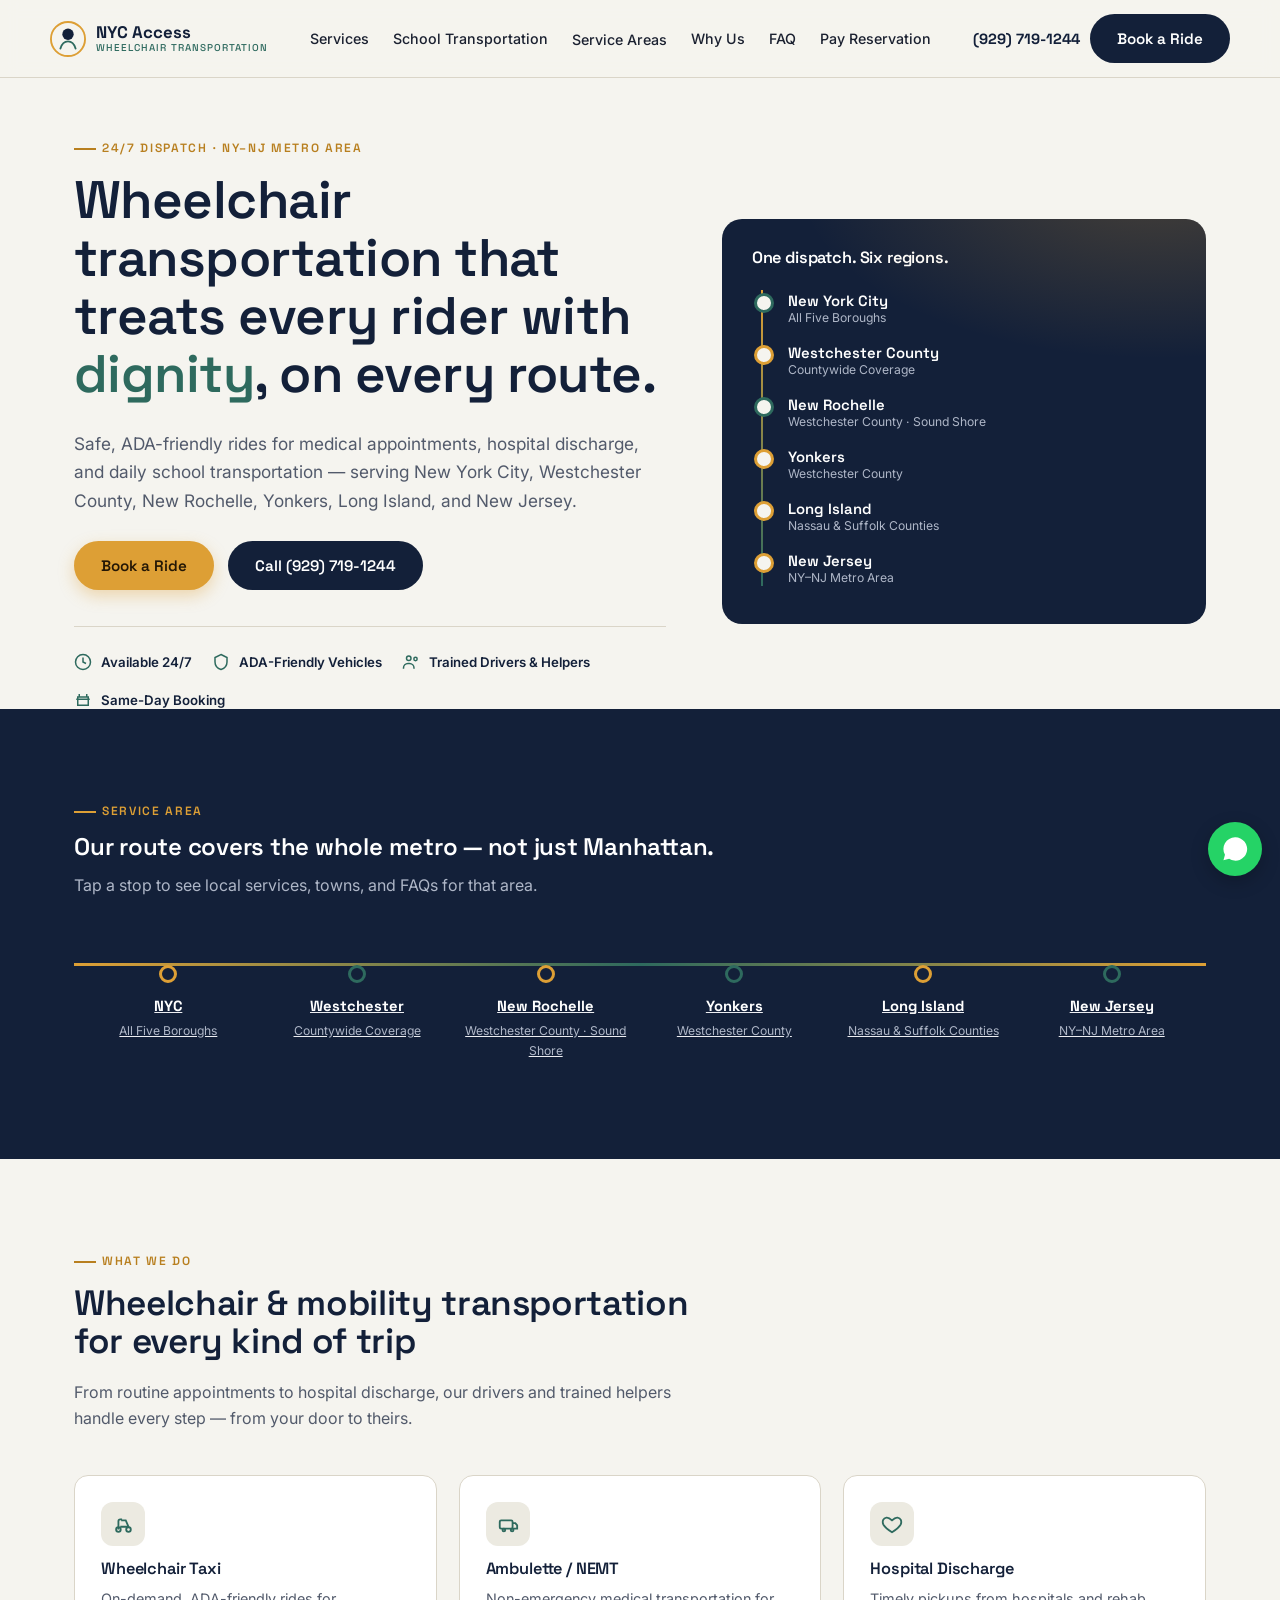
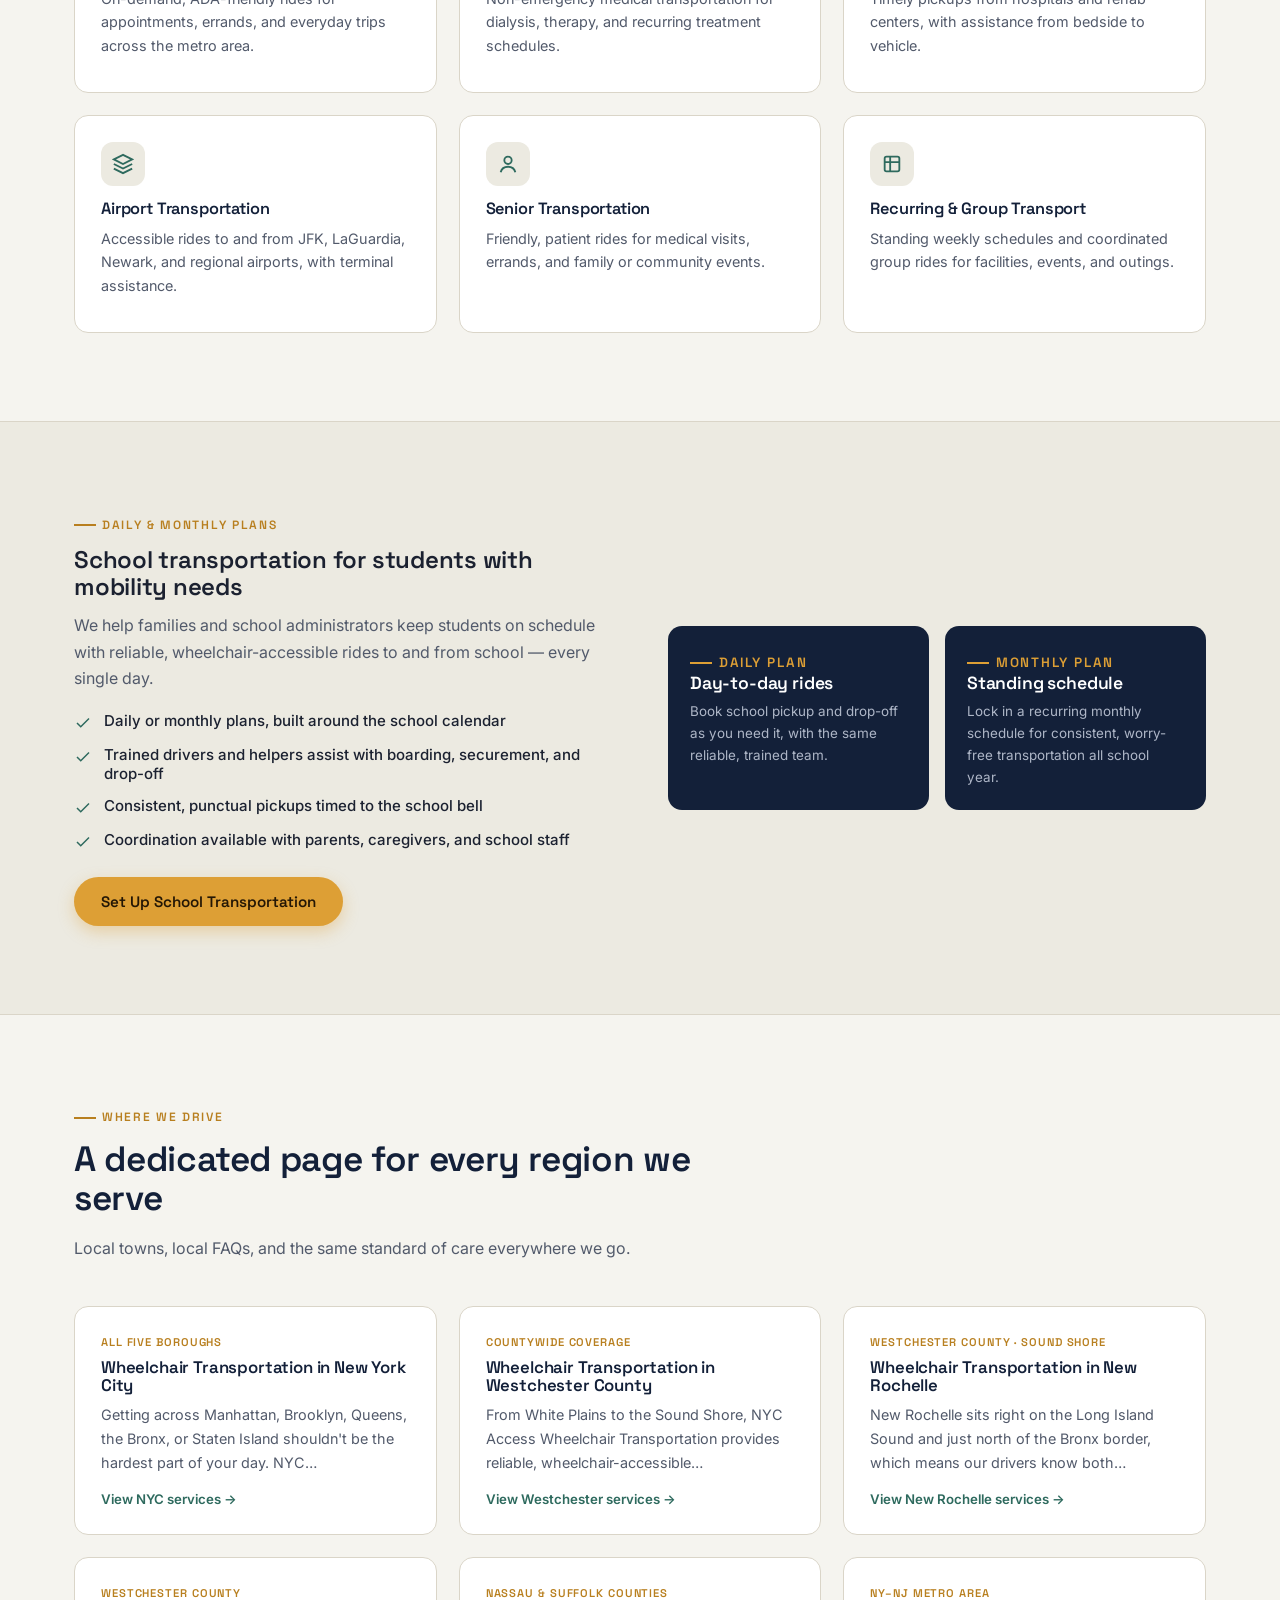
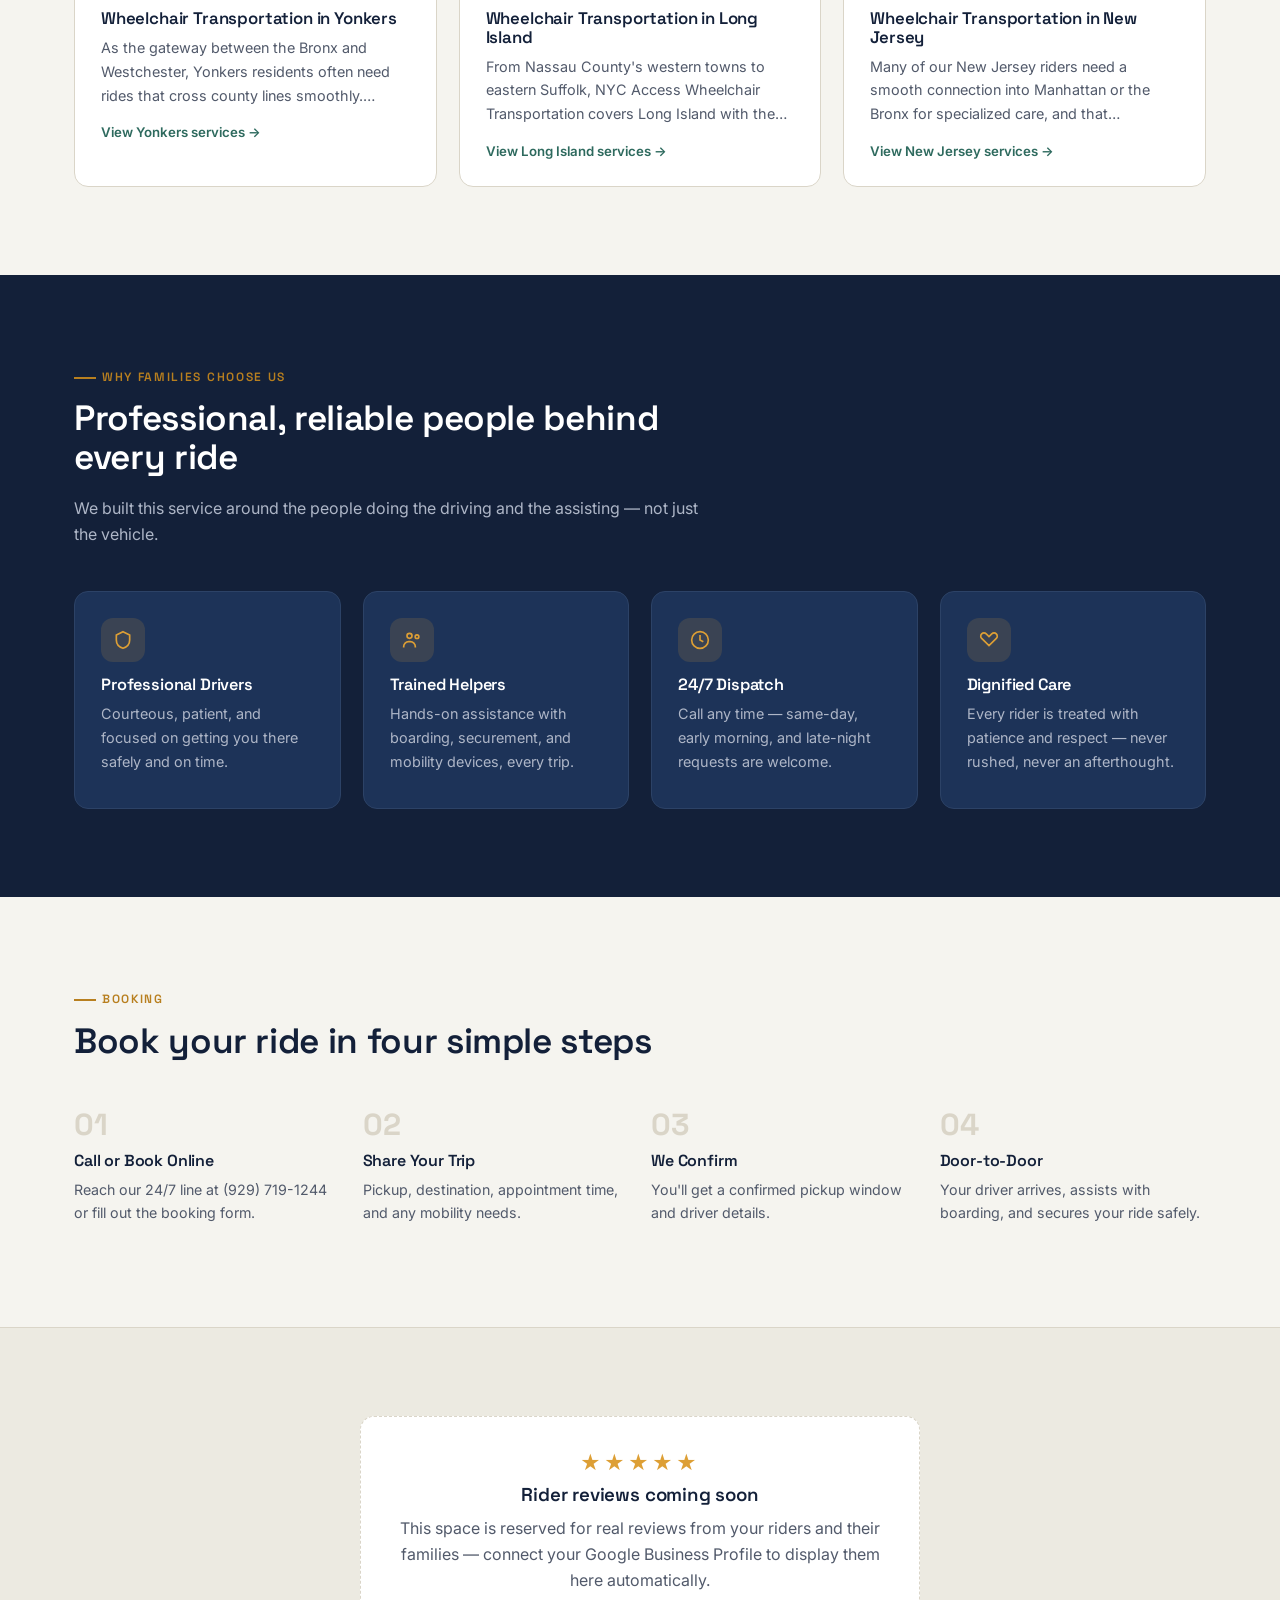
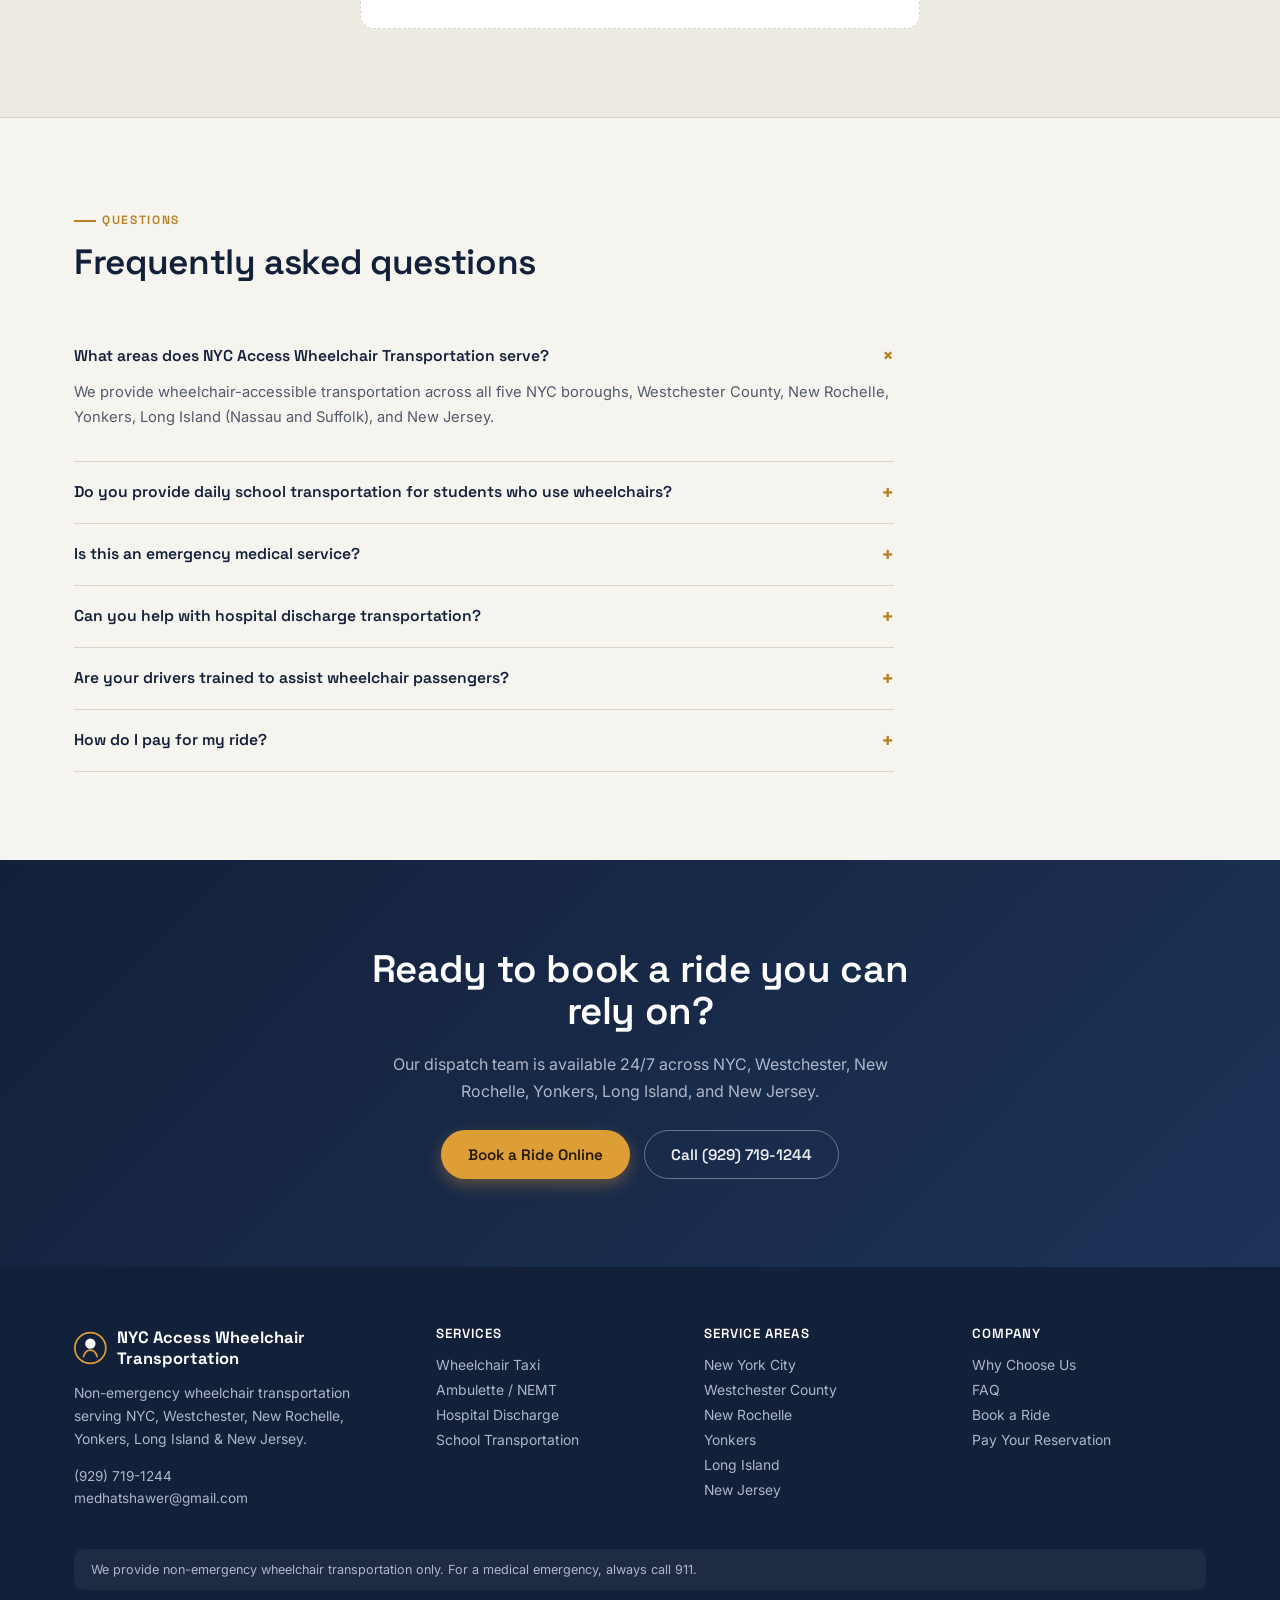
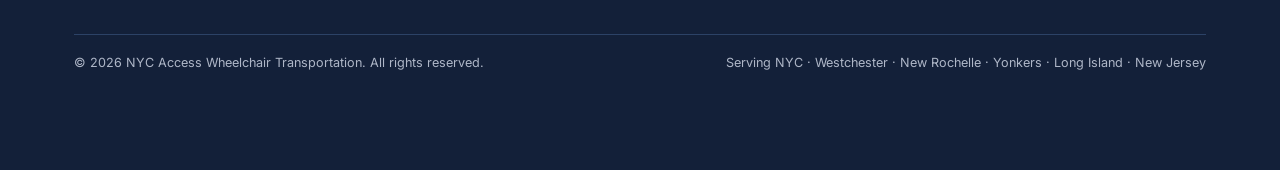
==== commit c2afe2e2: "Add files via upload" ====
--- a/index.html
+++ b/index.html
@@ -4,12 +4,12 @@
 <meta charset="UTF-8">
 <meta name="viewport" content="width=device-width, initial-scale=1.0">
 <title>NYC Access Wheelchair Transportation | Wheelchair &amp; Ambulette Rides in NYC, Westchester, Long Island &amp; NJ</title>
-<meta name="description" content="Safe, dignified wheelchair transportation across NYC, Westchester, Long Island, New Jersey, New Rochelle &amp; Yonkers. 24/7 non-emergency medical rides, hospital discharge, and daily or monthly school transportation. Call (347) 806-9680.">
+<meta name="description" content="Safe, dignified wheelchair transportation across NYC, Westchester, Long Island, New Jersey, New Rochelle &amp; Yonkers. 24/7 non-emergency medical rides, hospital discharge, and daily or monthly school transportation. Call (929) 719-1244.">
 <link rel="canonical" href="https://www.nycaccesswheelchairtransportation.com/">
 <meta property="og:type" content="website">
 <meta property="og:site_name" content="NYC Access Wheelchair Transportation">
 <meta property="og:title" content="NYC Access Wheelchair Transportation | Wheelchair &amp; Ambulette Rides in NYC, Westchester, Long Island &amp; NJ">
-<meta property="og:description" content="Safe, dignified wheelchair transportation across NYC, Westchester, Long Island, New Jersey, New Rochelle &amp; Yonkers. 24/7 non-emergency medical rides, hospital discharge, and daily or monthly school transportation. Call (347) 806-9680.">
+<meta property="og:description" content="Safe, dignified wheelchair transportation across NYC, Westchester, Long Island, New Jersey, New Rochelle &amp; Yonkers. 24/7 non-emergency medical rides, hospital discharge, and daily or monthly school transportation. Call (929) 719-1244.">
 <meta property="og:url" content="https://www.nycaccesswheelchairtransportation.com/">
 <meta name="twitter:card" content="summary_large_image">
 <meta name="robots" content="index, follow">
@@ -24,7 +24,7 @@
   "@type": "LocalBusiness",
   "name": "NYC Access Wheelchair Transportation",
   "description": "Wheelchair-accessible, non-emergency transportation serving New York City, Westchester County, New Rochelle, Yonkers, Long Island, and New Jersey.",
-  "telephone": "+1-347-806-9680",
+  "telephone": "+1-929-719-1244",
   "email": "medhatshawer@gmail.com",
   "url": "https://www.nycaccesswheelchairtransportation.com/",
   "priceRange": "$$",
@@ -107,7 +107,7 @@
       "name": "How do I book a ride?",
       "acceptedAnswer": {
         "@type": "Answer",
-        "text": "Book online through our booking form, or call/text (347) 806-9680 with your pickup location, destination, and appointment time. Same-day and recurring bookings are welcome."
+        "text": "Book online through our booking form, or call/text (929) 719-1244 with your pickup location, destination, and appointment time. Same-day and recurring bookings are welcome."
       }
     }
   ]
@@ -145,7 +145,7 @@
       <a href="payment.html">Pay Reservation</a>
     </nav>
     <div class="nav-cta">
-      <a class="nav-phone" href="tel:+13478069680">(347) 806-9680</a>
+      <a class="nav-phone" href="tel:+19297191244">(929) 719-1244</a>
       <a class="btn btn-dark" href="booking.html">Book a Ride</a>
     </div>
   </div>
@@ -160,7 +160,7 @@
       <p class="lead">Safe, ADA-friendly rides for medical appointments, hospital discharge, and daily school transportation &mdash; serving New York City, Westchester County, New Rochelle, Yonkers, Long Island, and New Jersey.</p>
       <div class="hero-actions">
         <a class="btn btn-primary" href="booking.html">Book a Ride</a>
-        <a class="btn btn-dark" href="tel:+13478069680">Call (347) 806-9680</a>
+        <a class="btn btn-dark" href="tel:+19297191244">Call (929) 719-1244</a>
       </div>
       <div class="trust-strip">
         <div class="trust-item"><svg width="18" height="18" viewBox="0 0 24 24" fill="none" stroke="currentColor" stroke-width="2"><circle cx="12" cy="12" r="10"/><path d="M12 6v6l4 2"/></svg>Available 24/7</div>
@@ -367,7 +367,7 @@
       <h2>Book your ride in four simple steps</h2>
     </div>
     <div class="steps">
-      <div class="step"><div class="num">01</div><h3>Call or Book Online</h3><p>Reach our 24/7 line at (347) 806-9680 or fill out the booking form.</p></div>
+      <div class="step"><div class="num">01</div><h3>Call or Book Online</h3><p>Reach our 24/7 line at (929) 719-1244 or fill out the booking form.</p></div>
       <div class="step"><div class="num">02</div><h3>Share Your Trip</h3><p>Pickup, destination, appointment time, and any mobility needs.</p></div>
       <div class="step"><div class="num">03</div><h3>We Confirm</h3><p>You'll get a confirmed pickup window and driver details.</p></div>
       <div class="step"><div class="num">04</div><h3>Door-to-Door</h3><p>Your driver arrives, assists with boarding, and secures your ride safely.</p></div>
@@ -426,7 +426,7 @@
     <p>Our dispatch team is available 24/7 across NYC, Westchester, New Rochelle, Yonkers, Long Island, and New Jersey.</p>
     <div class="final-actions">
       <a class="btn btn-primary" href="booking.html">Book a Ride Online</a>
-      <a class="btn btn-ghost" href="tel:+13478069680">Call (347) 806-9680</a>
+      <a class="btn btn-ghost" href="tel:+19297191244">Call (929) 719-1244</a>
     </div>
   </div>
 </section>
@@ -446,7 +446,7 @@
         </div>
         <p style="color:var(--text-on-dark-soft); max-width:34ch;">Non-emergency wheelchair transportation serving NYC, Westchester, New Rochelle, Yonkers, Long Island &amp; New Jersey.</p>
         <p style="color:var(--text-on-dark-soft); font-size:.85rem;">
-          <a href="tel:+13478069680">(347) 806-9680</a><br>
+          <a href="tel:+19297191244">(929) 719-1244</a><br>
           <a href="mailto:medhatshawer@gmail.com">medhatshawer@gmail.com</a>
         </p>
       </div>
@@ -492,9 +492,9 @@
     </div>
   </div>
 </footer>
-<a class="wa-float" href="https://wa.me/13478069680?text=Hello%2C%20I%20would%20like%20a%20wheelchair%20transportation%20quote." aria-label="Chat on WhatsApp" target="_blank" rel="noopener"><svg width="28" height="28" viewBox="0 0 24 24" fill="#fff"><path d="M17.5 14.4c-.3-.2-1.7-.8-2-.9-.3-.1-.5-.2-.6.2-.2.3-.7.9-.8 1-.2.2-.3.2-.6.1-.3-.2-1.2-.5-2.3-1.4-.9-.8-1.4-1.7-1.6-2-.2-.3 0-.5.1-.6l.5-.5c.1-.2.2-.3.3-.5.1-.2 0-.4 0-.5 0-.2-.6-1.5-.9-2-.2-.5-.4-.4-.6-.4h-.5c-.2 0-.5 0-.7.3-.2.3-.9.9-.9 2.2s.9 2.5 1 2.7c.2.2 1.8 2.8 4.4 3.9.6.3 1.1.4 1.5.5.6.2 1.2.2 1.6.1.5-.1 1.5-.6 1.7-1.2.2-.6.2-1.1.2-1.2-.1-.2-.3-.2-.5-.4zM12 2a10 10 0 00-8.6 15l-1.3 4.7L7 20.4A10 10 0 1012 2z"/></svg></a>
+<a class="wa-float" href="https://wa.me/19297191244?text=Hello%2C%20I%20would%20like%20a%20wheelchair%20transportation%20quote." aria-label="Chat on WhatsApp" target="_blank" rel="noopener"><svg width="28" height="28" viewBox="0 0 24 24" fill="#fff"><path d="M17.5 14.4c-.3-.2-1.7-.8-2-.9-.3-.1-.5-.2-.6.2-.2.3-.7.9-.8 1-.2.2-.3.2-.6.1-.3-.2-1.2-.5-2.3-1.4-.9-.8-1.4-1.7-1.6-2-.2-.3 0-.5.1-.6l.5-.5c.1-.2.2-.3.3-.5.1-.2 0-.4 0-.5 0-.2-.6-1.5-.9-2-.2-.5-.4-.4-.6-.4h-.5c-.2 0-.5 0-.7.3-.2.3-.9.9-.9 2.2s.9 2.5 1 2.7c.2.2 1.8 2.8 4.4 3.9.6.3 1.1.4 1.5.5.6.2 1.2.2 1.6.1.5-.1 1.5-.6 1.7-1.2.2-.6.2-1.1.2-1.2-.1-.2-.3-.2-.5-.4zM12 2a10 10 0 00-8.6 15l-1.3 4.7L7 20.4A10 10 0 1012 2z"/></svg></a>
 <div class="mobile-bar">
-  <a class="btn btn-primary" href="tel:+13478069680">Call Now</a>
+  <a class="btn btn-primary" href="tel:+19297191244">Call Now</a>
   <a class="btn btn-ghost" style="border-color:rgba(255,255,255,.4);color:#fff;" href="booking.html">Book a Ride</a>
 </div>
 <script src="script.js"></script>
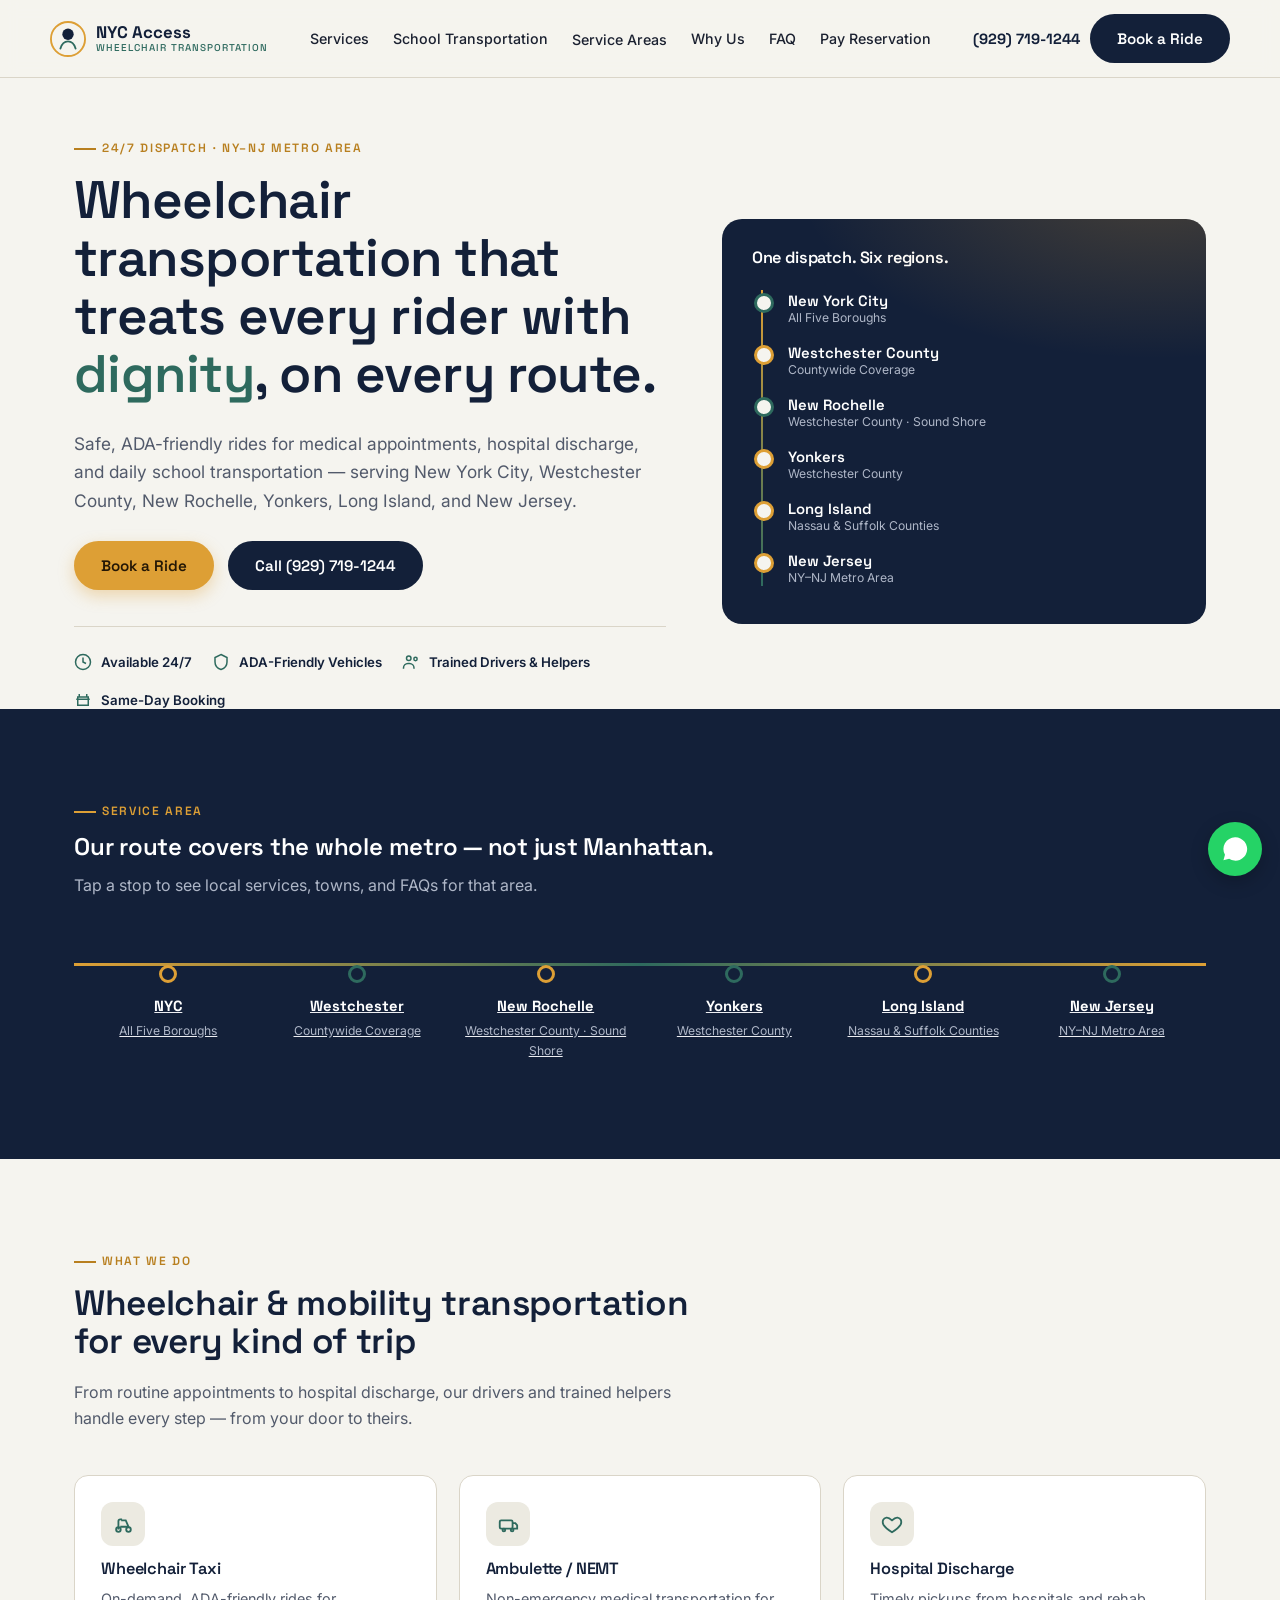
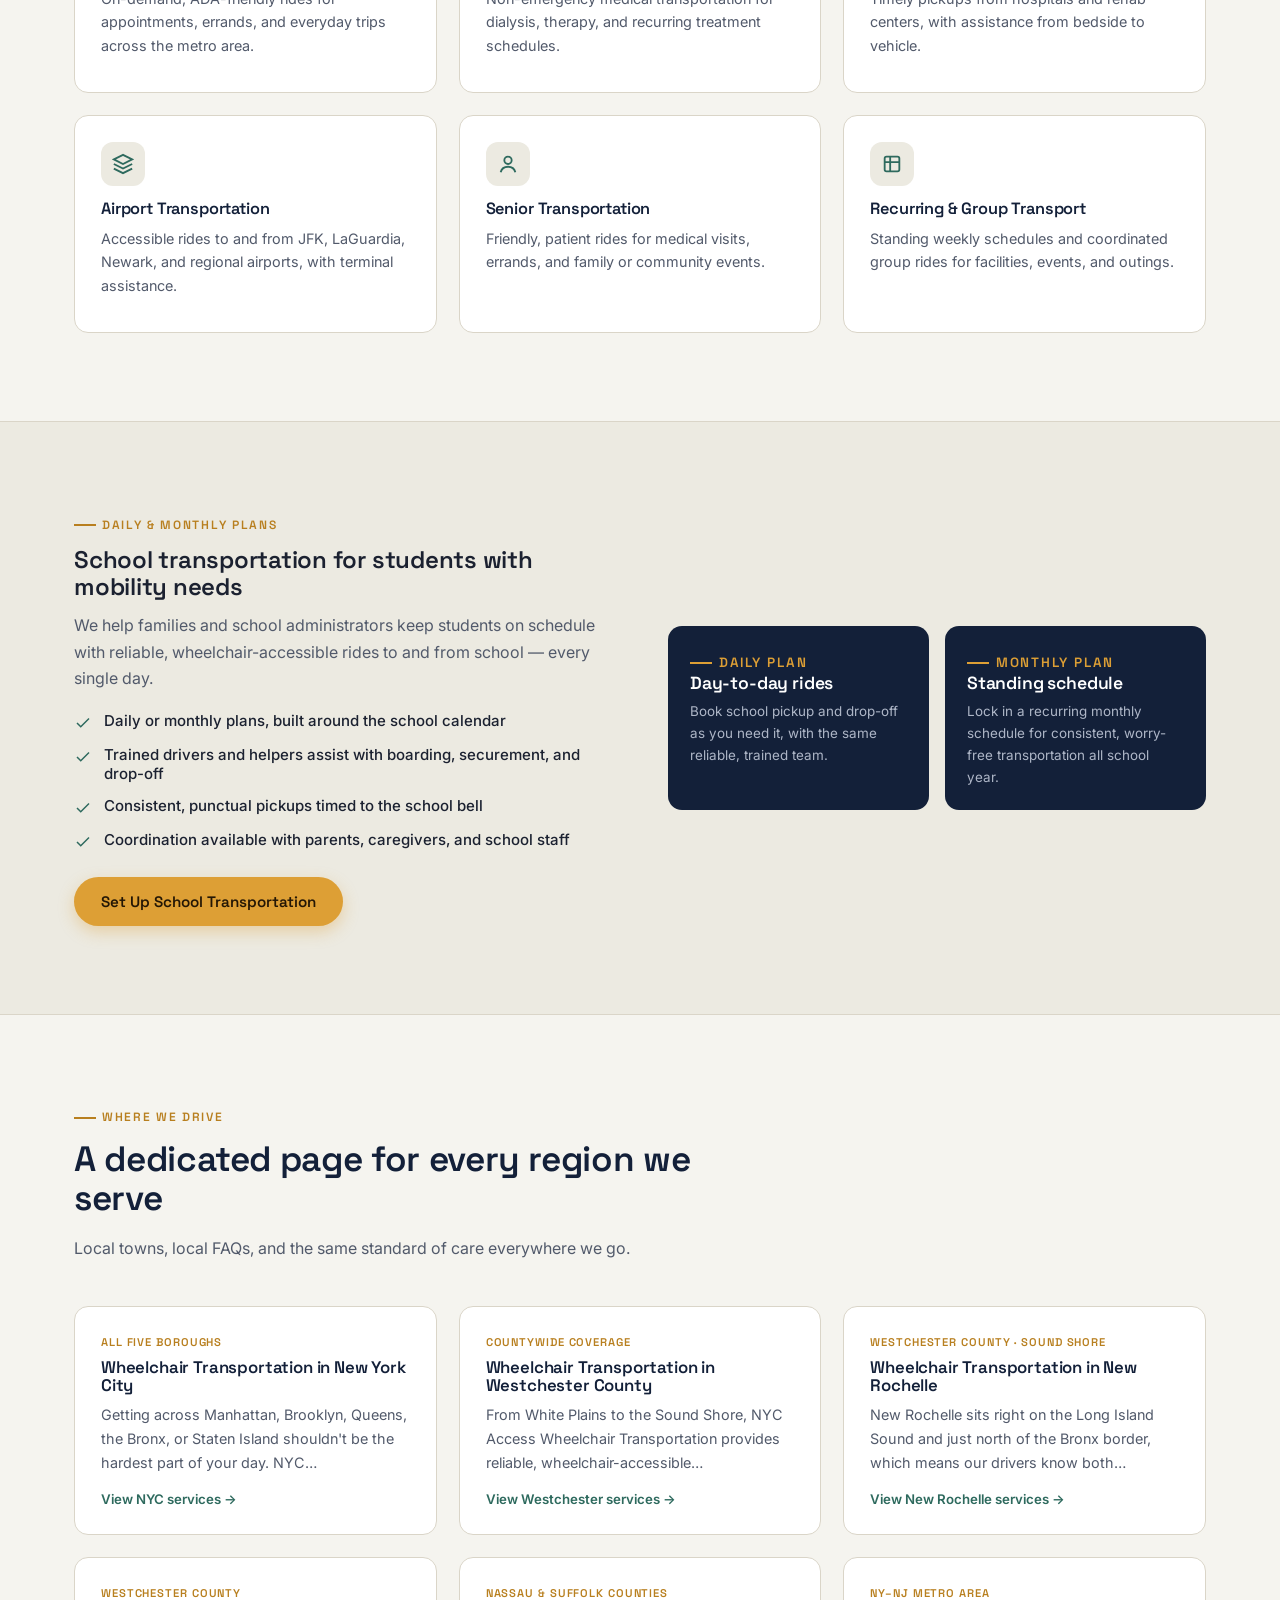
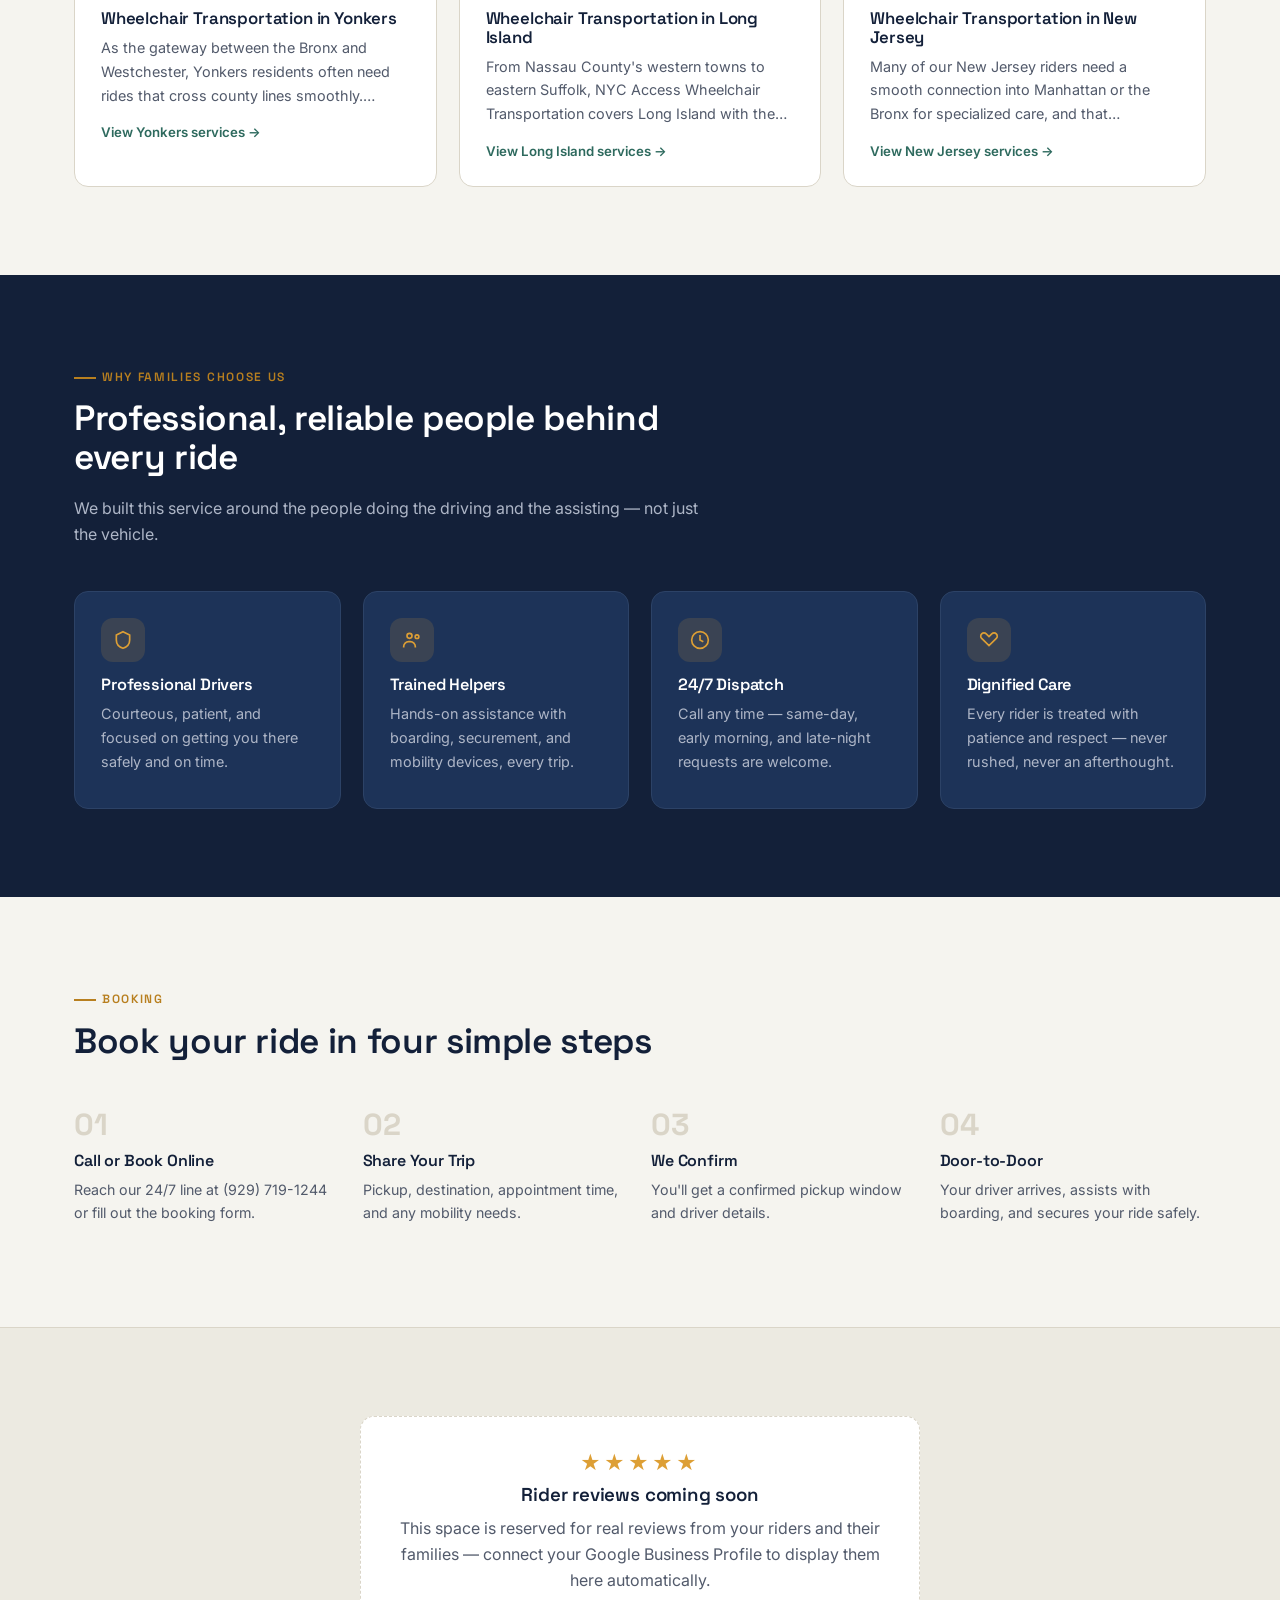
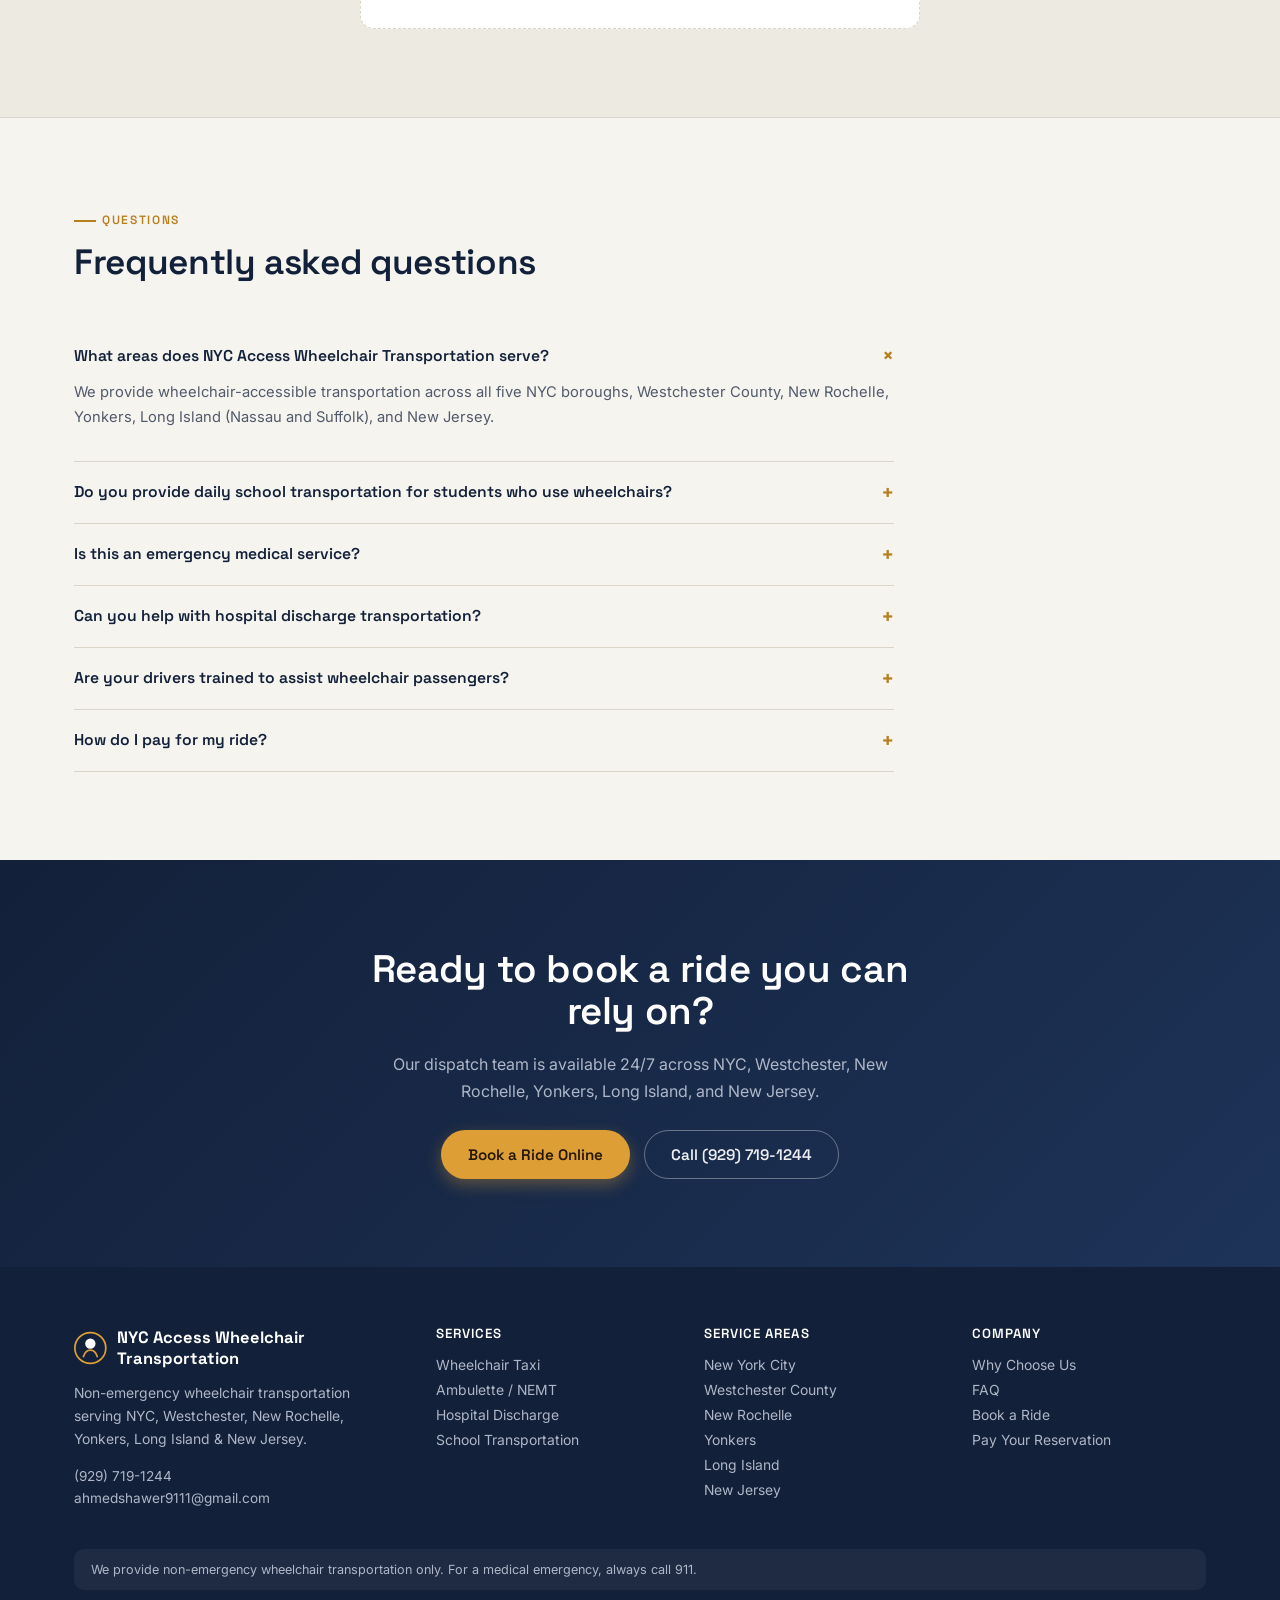
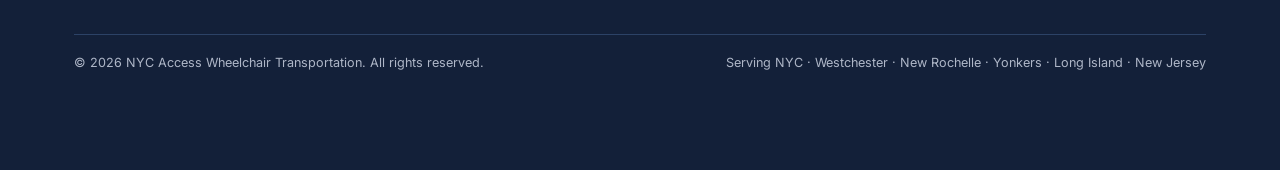
==== commit 0ed29d39: "Add files via upload" ====
--- a/index.html
+++ b/index.html
@@ -3,14 +3,18 @@
 <head>
 <meta charset="UTF-8">
 <meta name="viewport" content="width=device-width, initial-scale=1.0">
+<meta name="author" content="NYC Access Wheelchair Transportation">
+<meta name="theme-color" content="#132039">
+<meta name="format-detection" content="telephone=yes">
+<link rel="alternate" hreflang="en-us" href="https://wheelchairridesnyc.com/">
 <title>NYC Access Wheelchair Transportation | Wheelchair &amp; Ambulette Rides in NYC, Westchester, Long Island &amp; NJ</title>
-<meta name="description" content="Safe, dignified wheelchair transportation across NYC, Westchester, Long Island, New Jersey, New Rochelle &amp; Yonkers. 24/7 non-emergency medical rides, hospital discharge, and daily or monthly school transportation. Call (929) 719-1244.">
-<link rel="canonical" href="https://www.nycaccesswheelchairtransportation.com/">
+<meta name="description" content="Safe, 24/7 wheelchair transportation across NYC, Westchester, Long Island &amp; NJ. Medical rides, hospital discharge &amp; school transport. Call (929) 719-1244.">
+<link rel="canonical" href="https://wheelchairridesnyc.com/">
 <meta property="og:type" content="website">
 <meta property="og:site_name" content="NYC Access Wheelchair Transportation">
 <meta property="og:title" content="NYC Access Wheelchair Transportation | Wheelchair &amp; Ambulette Rides in NYC, Westchester, Long Island &amp; NJ">
-<meta property="og:description" content="Safe, dignified wheelchair transportation across NYC, Westchester, Long Island, New Jersey, New Rochelle &amp; Yonkers. 24/7 non-emergency medical rides, hospital discharge, and daily or monthly school transportation. Call (929) 719-1244.">
-<meta property="og:url" content="https://www.nycaccesswheelchairtransportation.com/">
+<meta property="og:description" content="Safe, 24/7 wheelchair transportation across NYC, Westchester, Long Island &amp; NJ. Medical rides, hospital discharge &amp; school transport. Call (929) 719-1244.">
+<meta property="og:url" content="https://wheelchairridesnyc.com/">
 <meta name="twitter:card" content="summary_large_image">
 <meta name="robots" content="index, follow">
 <meta name="geo.region" content="US-NY">
@@ -25,8 +29,8 @@
   "name": "NYC Access Wheelchair Transportation",
   "description": "Wheelchair-accessible, non-emergency transportation serving New York City, Westchester County, New Rochelle, Yonkers, Long Island, and New Jersey.",
   "telephone": "+1-929-719-1244",
-  "email": "medhatshawer@gmail.com",
-  "url": "https://www.nycaccesswheelchairtransportation.com/",
+  "email": "ahmedshawer9111@gmail.com",
+  "url": "https://wheelchairridesnyc.com/",
   "priceRange": "$$",
   "openingHours": "Mo-Su 00:00-23:59",
   "areaServed": [
@@ -111,6 +115,62 @@
       }
     }
   ]
+}
+</script>
+<script type="application/ld+json">
+{
+  "@context": "https://schema.org",
+  "@type": ["LocalBusiness","MedicalBusiness"],
+  "@id": "https://wheelchairridesnyc.com/#business",
+  "name": "NYC Access Wheelchair Transportation",
+  "alternateName": "Wheelchair Rides NYC",
+  "description": "Non-emergency wheelchair-accessible transportation serving NYC, Westchester, New Rochelle, Yonkers, Long Island, and New Jersey. Medical appointments, hospital discharge, dialysis, senior and school transportation, available 24/7.",
+  "url": "https://wheelchairridesnyc.com/",
+  "telephone": "+1-929-719-1244",
+  "email": "ahmedshawer9111@gmail.com",
+  "priceRange": "$$",
+  "image": "https://wheelchairridesnyc.com/og-image.jpg",
+  "openingHoursSpecification": {
+    "@type": "OpeningHoursSpecification",
+    "dayOfWeek": ["Monday","Tuesday","Wednesday","Thursday","Friday","Saturday","Sunday"],
+    "opens": "00:00",
+    "closes": "23:59"
+  },
+  "contactPoint": {
+    "@type": "ContactPoint",
+    "telephone": "+1-929-719-1244",
+    "contactType": "customer service",
+    "availableLanguage": ["English","Spanish"],
+    "areaServed": ["US-NY","US-NJ"]
+  },
+  "areaServed": [
+    {"@type":"City","name":"New York City"},
+    {"@type":"City","name":"Manhattan"},
+    {"@type":"City","name":"Brooklyn"},
+    {"@type":"City","name":"Queens"},
+    {"@type":"City","name":"Bronx"},
+    {"@type":"City","name":"Staten Island"},
+    {"@type":"AdministrativeArea","name":"Westchester County"},
+    {"@type":"City","name":"Yonkers"},
+    {"@type":"City","name":"New Rochelle"},
+    {"@type":"AdministrativeArea","name":"Nassau County"},
+    {"@type":"AdministrativeArea","name":"Suffolk County"},
+    {"@type":"AdministrativeArea","name":"Long Island"},
+    {"@type":"State","name":"New Jersey"}
+  ],
+  "hasOfferCatalog": {
+    "@type": "OfferCatalog",
+    "name": "Wheelchair Transportation Services",
+    "itemListElement": [
+      {"@type":"Offer","itemOffered":{"@type":"Service","name":"Wheelchair Taxi"}},
+      {"@type":"Offer","itemOffered":{"@type":"Service","name":"Ambulette / NEMT"}},
+      {"@type":"Offer","itemOffered":{"@type":"Service","name":"Hospital Discharge Transportation"}},
+      {"@type":"Offer","itemOffered":{"@type":"Service","name":"Dialysis Transportation"}},
+      {"@type":"Offer","itemOffered":{"@type":"Service","name":"Senior Transportation"}},
+      {"@type":"Offer","itemOffered":{"@type":"Service","name":"School Transportation"}},
+      {"@type":"Offer","itemOffered":{"@type":"Service","name":"Airport Transportation"}}
+    ]
+  }
 }
 </script>
 </head>
@@ -447,7 +507,7 @@
         <p style="color:var(--text-on-dark-soft); max-width:34ch;">Non-emergency wheelchair transportation serving NYC, Westchester, New Rochelle, Yonkers, Long Island &amp; New Jersey.</p>
         <p style="color:var(--text-on-dark-soft); font-size:.85rem;">
           <a href="tel:+19297191244">(929) 719-1244</a><br>
-          <a href="mailto:medhatshawer@gmail.com">medhatshawer@gmail.com</a>
+          <a href="mailto:ahmedshawer9111@gmail.com">ahmedshawer9111@gmail.com</a>
         </p>
       </div>
       <div>
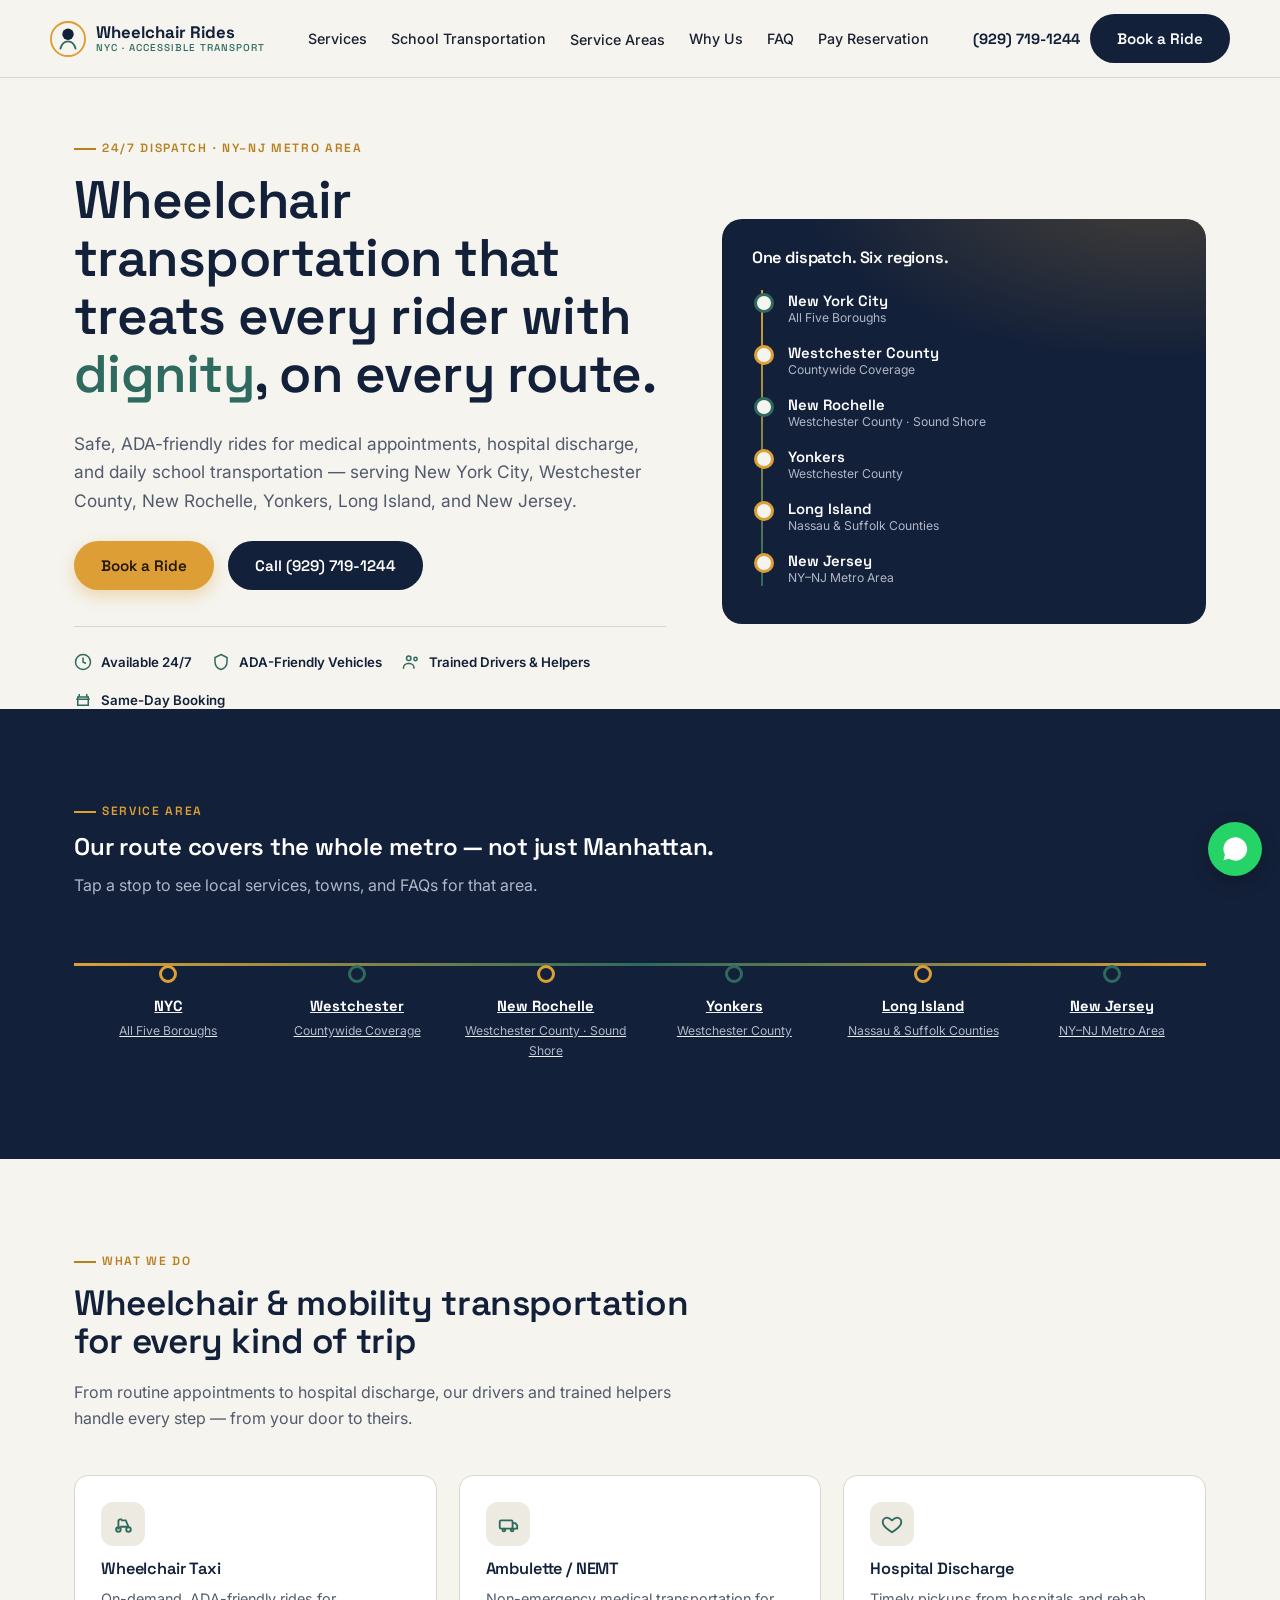
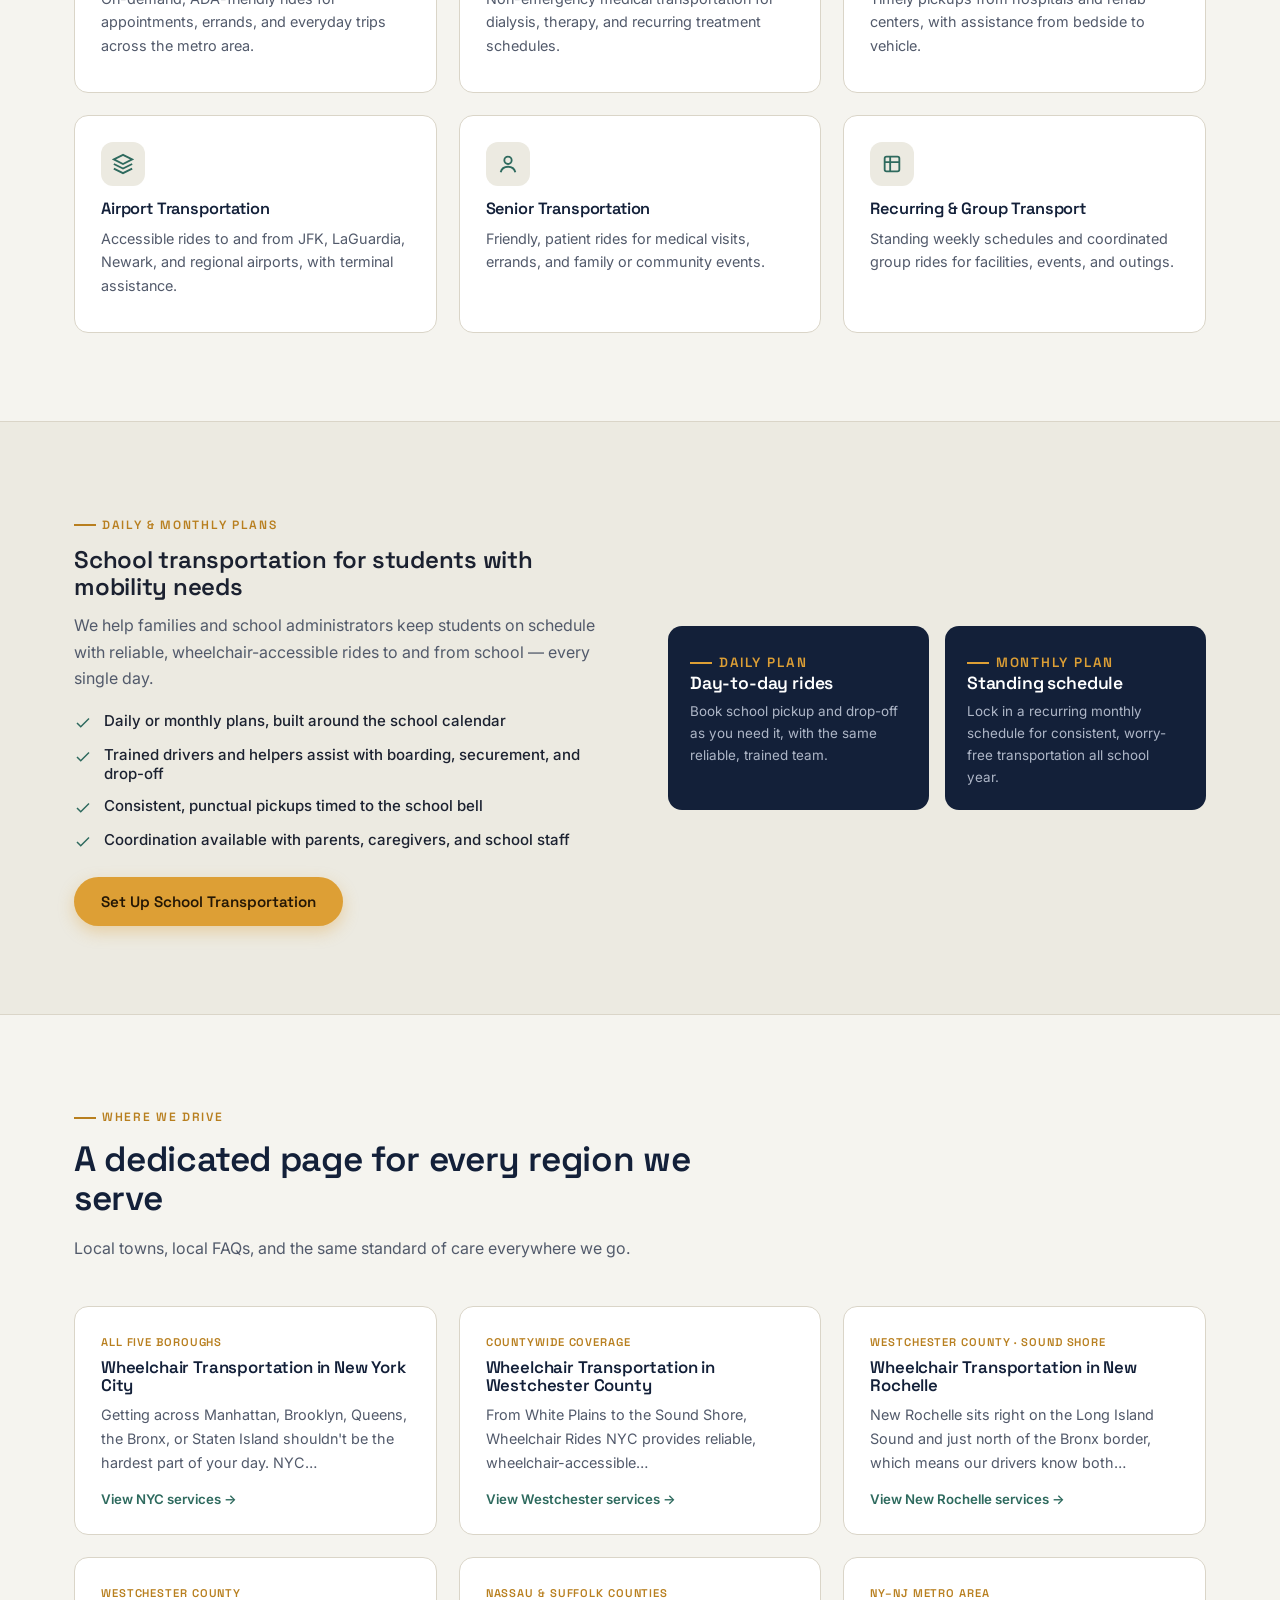
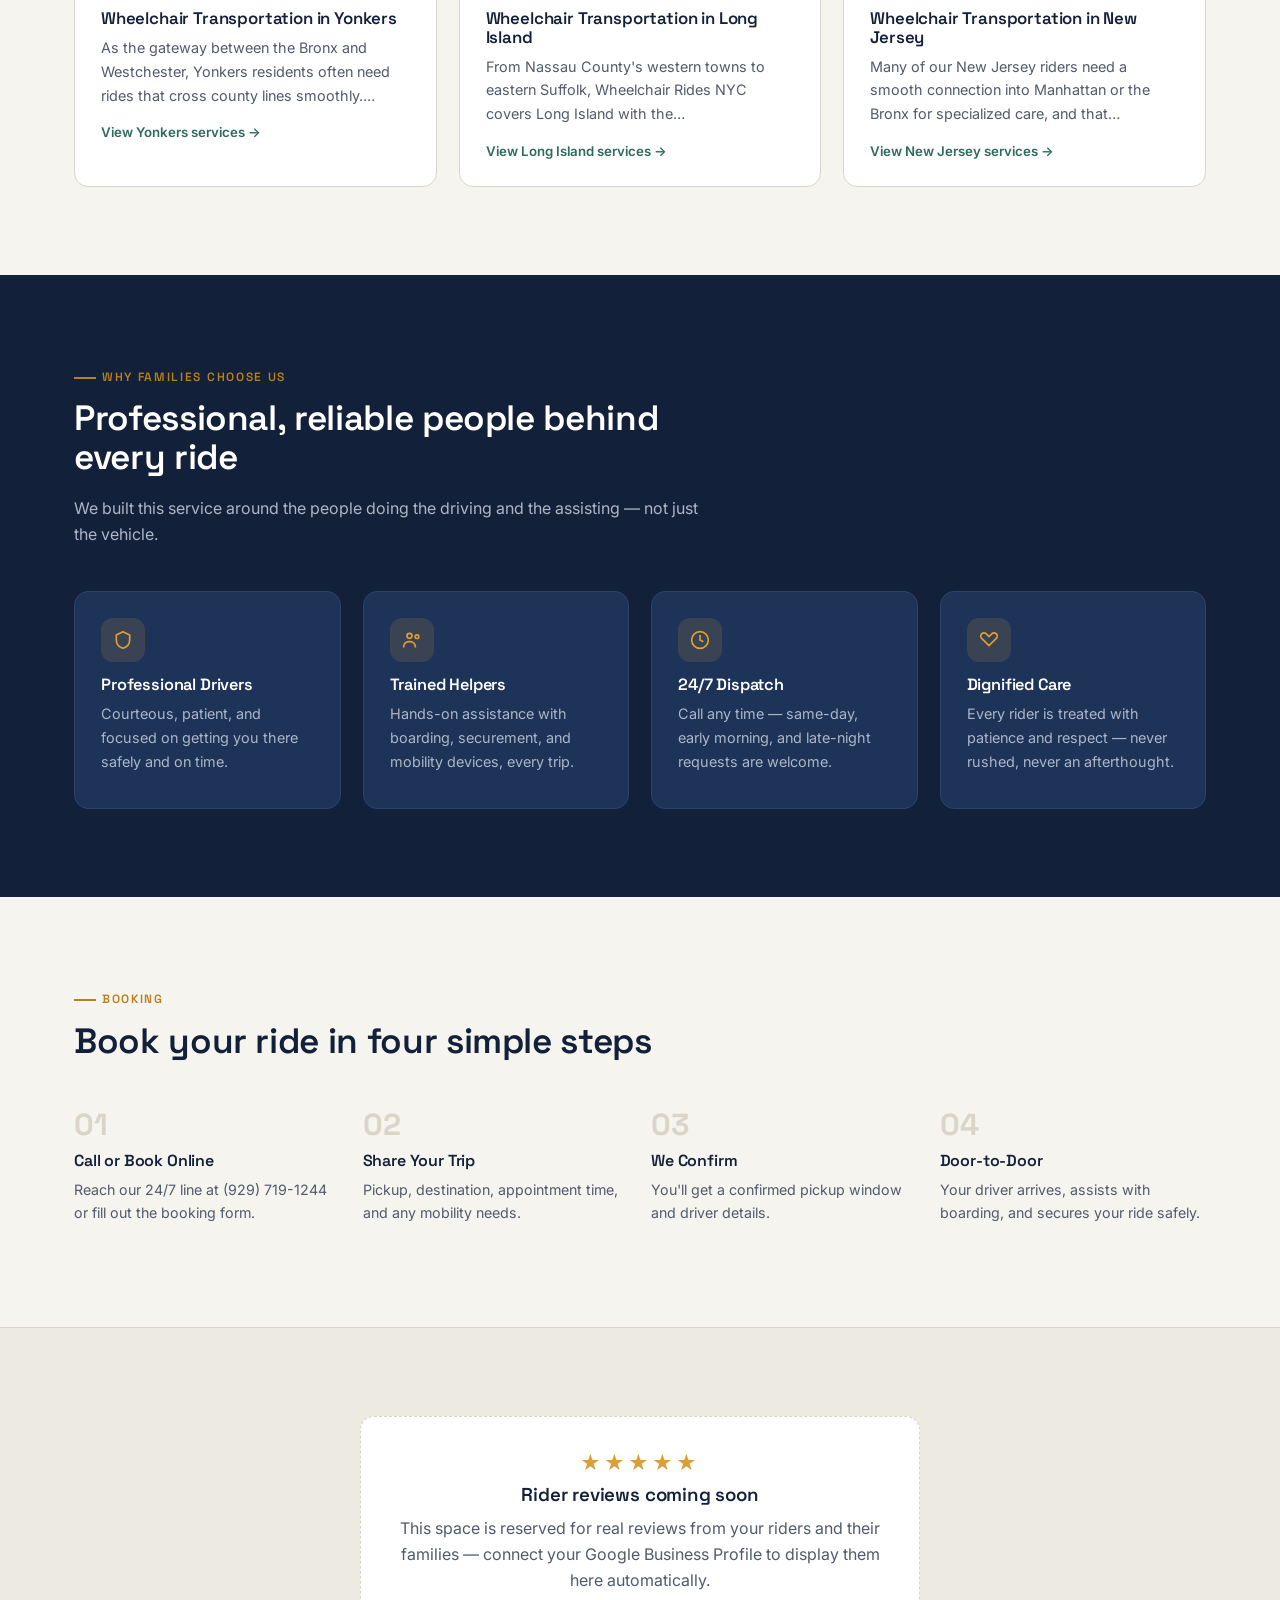
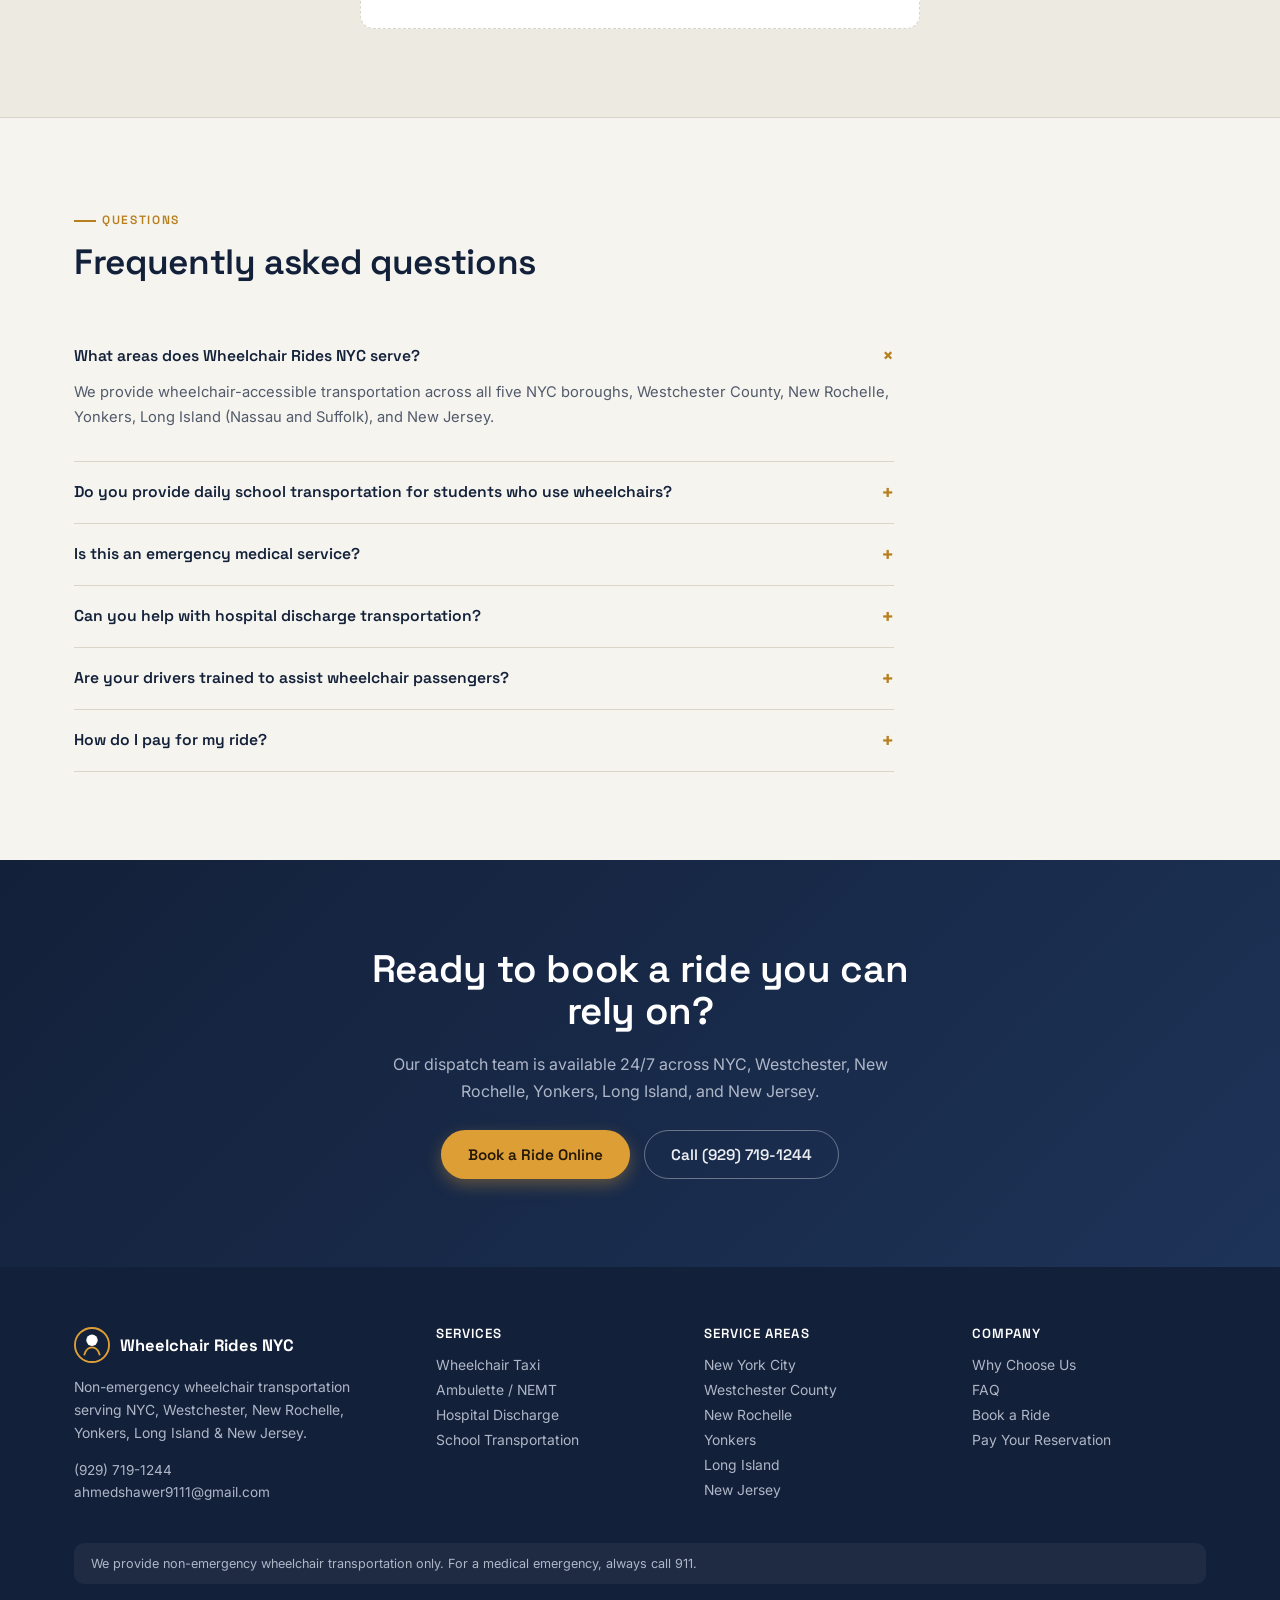
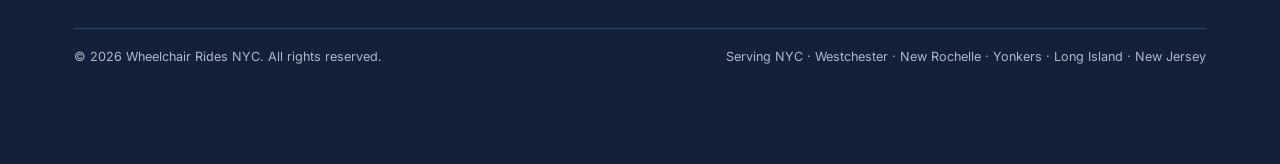
==== commit ce0df62d: "Add files via upload" ====
--- a/index.html
+++ b/index.html
@@ -3,16 +3,16 @@
 <head>
 <meta charset="UTF-8">
 <meta name="viewport" content="width=device-width, initial-scale=1.0">
-<meta name="author" content="NYC Access Wheelchair Transportation">
+<meta name="author" content="Wheelchair Rides NYC">
 <meta name="theme-color" content="#132039">
 <meta name="format-detection" content="telephone=yes">
 <link rel="alternate" hreflang="en-us" href="https://wheelchairridesnyc.com/">
-<title>NYC Access Wheelchair Transportation | Wheelchair &amp; Ambulette Rides in NYC, Westchester, Long Island &amp; NJ</title>
+<title>Wheelchair Rides NYC | Wheelchair &amp; Ambulette Rides in NYC, Westchester, Long Island &amp; NJ</title>
 <meta name="description" content="Safe, 24/7 wheelchair transportation across NYC, Westchester, Long Island &amp; NJ. Medical rides, hospital discharge &amp; school transport. Call (929) 719-1244.">
 <link rel="canonical" href="https://wheelchairridesnyc.com/">
 <meta property="og:type" content="website">
-<meta property="og:site_name" content="NYC Access Wheelchair Transportation">
-<meta property="og:title" content="NYC Access Wheelchair Transportation | Wheelchair &amp; Ambulette Rides in NYC, Westchester, Long Island &amp; NJ">
+<meta property="og:site_name" content="Wheelchair Rides NYC">
+<meta property="og:title" content="Wheelchair Rides NYC | Wheelchair &amp; Ambulette Rides in NYC, Westchester, Long Island &amp; NJ">
 <meta property="og:description" content="Safe, 24/7 wheelchair transportation across NYC, Westchester, Long Island &amp; NJ. Medical rides, hospital discharge &amp; school transport. Call (929) 719-1244.">
 <meta property="og:url" content="https://wheelchairridesnyc.com/">
 <meta name="twitter:card" content="summary_large_image">
@@ -26,7 +26,7 @@
 {
   "@context": "https://schema.org",
   "@type": "LocalBusiness",
-  "name": "NYC Access Wheelchair Transportation",
+  "name": "Wheelchair Rides NYC",
   "description": "Wheelchair-accessible, non-emergency transportation serving New York City, Westchester County, New Rochelle, Yonkers, Long Island, and New Jersey.",
   "telephone": "+1-929-719-1244",
   "email": "ahmedshawer9111@gmail.com",
@@ -68,7 +68,7 @@
   "mainEntity": [
     {
       "@type": "Question",
-      "name": "What areas does NYC Access Wheelchair Transportation serve?",
+      "name": "What areas does Wheelchair Rides NYC serve?",
       "acceptedAnswer": {
         "@type": "Answer",
         "text": "We provide wheelchair-accessible transportation across all five NYC boroughs, Westchester County, New Rochelle, Yonkers, Long Island (Nassau and Suffolk), and New Jersey."
@@ -122,8 +122,8 @@
   "@context": "https://schema.org",
   "@type": ["LocalBusiness","MedicalBusiness"],
   "@id": "https://wheelchairridesnyc.com/#business",
-  "name": "NYC Access Wheelchair Transportation",
-  "alternateName": "Wheelchair Rides NYC",
+  "name": "Wheelchair Rides NYC",
+  "alternateName": "NYC Access Wheelchair Transportation",
   "description": "Non-emergency wheelchair-accessible transportation serving NYC, Westchester, New Rochelle, Yonkers, Long Island, and New Jersey. Medical appointments, hospital discharge, dialysis, senior and school transportation, available 24/7.",
   "url": "https://wheelchairridesnyc.com/",
   "telephone": "+1-929-719-1244",
@@ -183,7 +183,7 @@
         <path d="M19 8a6 6 0 100 12 6 6 0 000-12z" fill="#132039"/>
         <path d="M11 29c1.5-5 4.2-7.5 8-7.5s6.5 2.5 8 7.5" stroke="#2E6A5E" stroke-width="2" stroke-linecap="round"/>
       </svg>
-      <span class="brand-text">NYC Access<span>Wheelchair Transportation</span></span>
+      <span class="brand-text">Wheelchair Rides<span>NYC · Accessible Transport</span></span>
     </a>
     <nav class="nav-links">
       <a href="index.html#services">Services</a>
@@ -356,7 +356,7 @@
 <a class="card area-teaser" href="westchester.html">
   <p class="tag">Countywide Coverage</p>
   <h3>Wheelchair Transportation in Westchester County</h3>
-  <p>From White Plains to the Sound Shore, NYC Access Wheelchair Transportation provides reliable, wheelchair-accessible&hellip;</p>
+  <p>From White Plains to the Sound Shore, Wheelchair Rides NYC provides reliable, wheelchair-accessible&hellip;</p>
   <span class="go">View Westchester services &rarr;</span>
 </a>
 <a class="card area-teaser" href="new-rochelle.html">
@@ -374,7 +374,7 @@
 <a class="card area-teaser" href="long-island.html">
   <p class="tag">Nassau & Suffolk Counties</p>
   <h3>Wheelchair Transportation in Long Island</h3>
-  <p>From Nassau County's western towns to eastern Suffolk, NYC Access Wheelchair Transportation covers Long Island with the&hellip;</p>
+  <p>From Nassau County's western towns to eastern Suffolk, Wheelchair Rides NYC covers Long Island with the&hellip;</p>
   <span class="go">View Long Island services &rarr;</span>
 </a>
 <a class="card area-teaser" href="new-jersey.html">
@@ -453,7 +453,7 @@
     </div>
     <div class="faq">
       <details class="faq-item" open>
-        <summary>What areas does NYC Access Wheelchair Transportation serve?<span class="plus">+</span></summary>
+        <summary>What areas does Wheelchair Rides NYC serve?<span class="plus">+</span></summary>
         <p>We provide wheelchair-accessible transportation across all five NYC boroughs, Westchester County, New Rochelle, Yonkers, Long Island (Nassau and Suffolk), and New Jersey.</p>
       </details>
       <details class="faq-item">
@@ -502,7 +502,7 @@
         <path d="M19 8a6 6 0 100 12 6 6 0 000-12z" fill="#fff"/>
         <path d="M11 29c1.5-5 4.2-7.5 8-7.5s6.5 2.5 8 7.5" stroke="#DD9F35" stroke-width="2" stroke-linecap="round"/>
       </svg>
-          <span>NYC Access Wheelchair Transportation</span>
+          <span>Wheelchair Rides NYC</span>
         </div>
         <p style="color:var(--text-on-dark-soft); max-width:34ch;">Non-emergency wheelchair transportation serving NYC, Westchester, New Rochelle, Yonkers, Long Island &amp; New Jersey.</p>
         <p style="color:var(--text-on-dark-soft); font-size:.85rem;">
@@ -547,7 +547,7 @@
     </div>
 
     <div class="foot-bottom">
-      <span>&copy; 2026 NYC Access Wheelchair Transportation. All rights reserved.</span>
+      <span>&copy; 2026 Wheelchair Rides NYC. All rights reserved.</span>
       <span>Serving NYC &middot; Westchester &middot; New Rochelle &middot; Yonkers &middot; Long Island &middot; New Jersey</span>
     </div>
   </div>
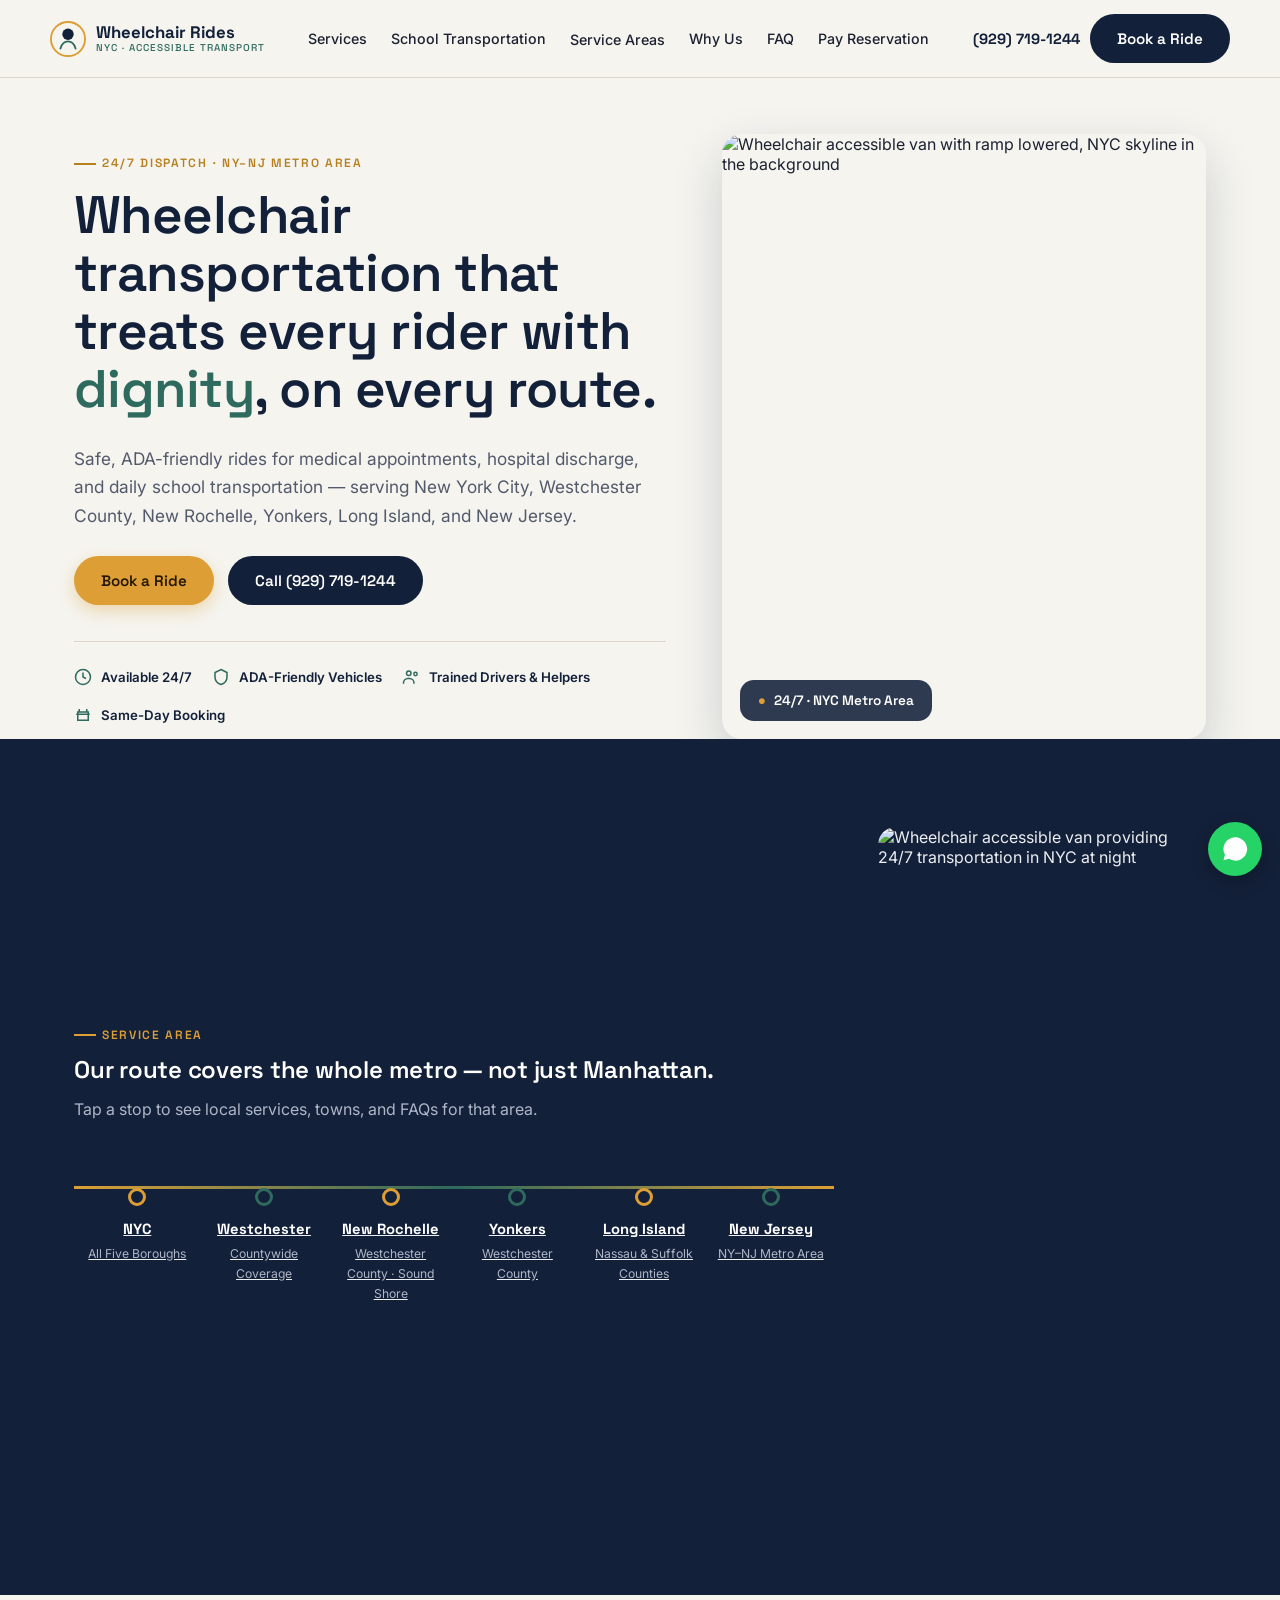
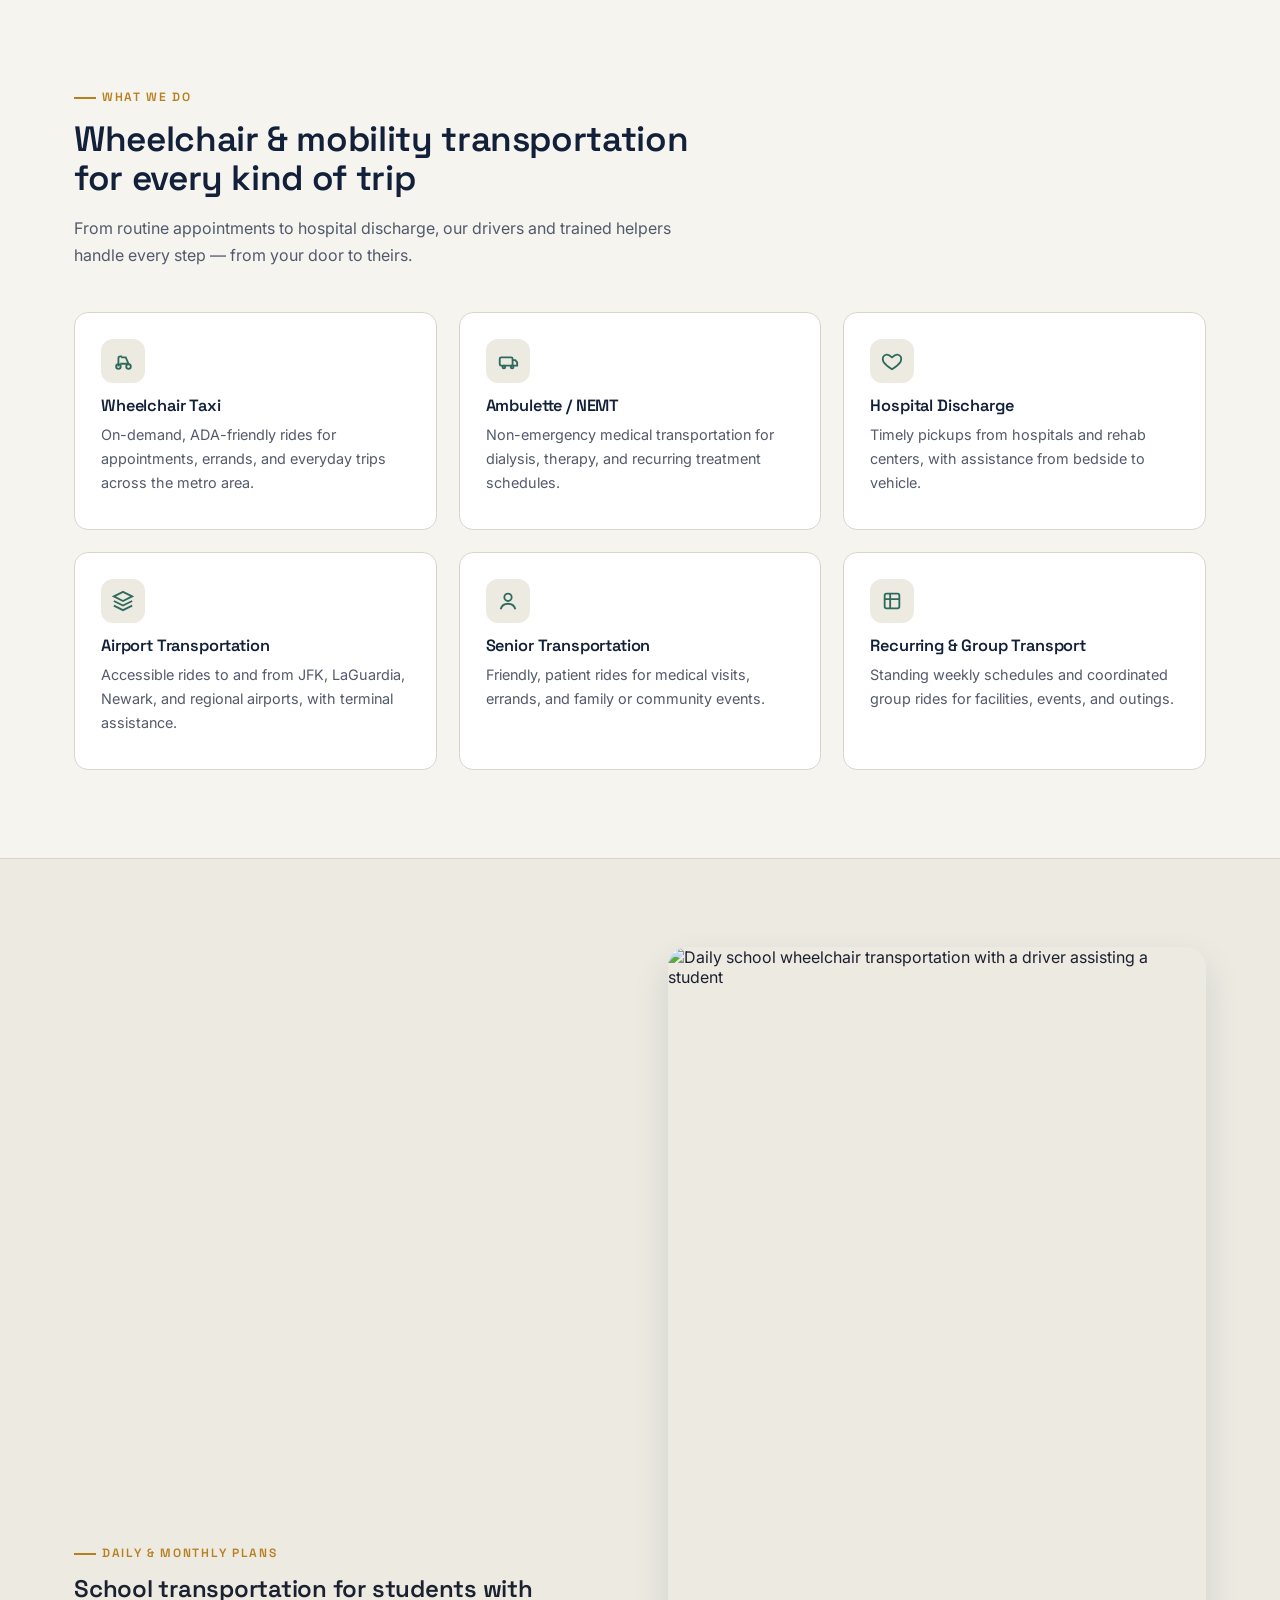
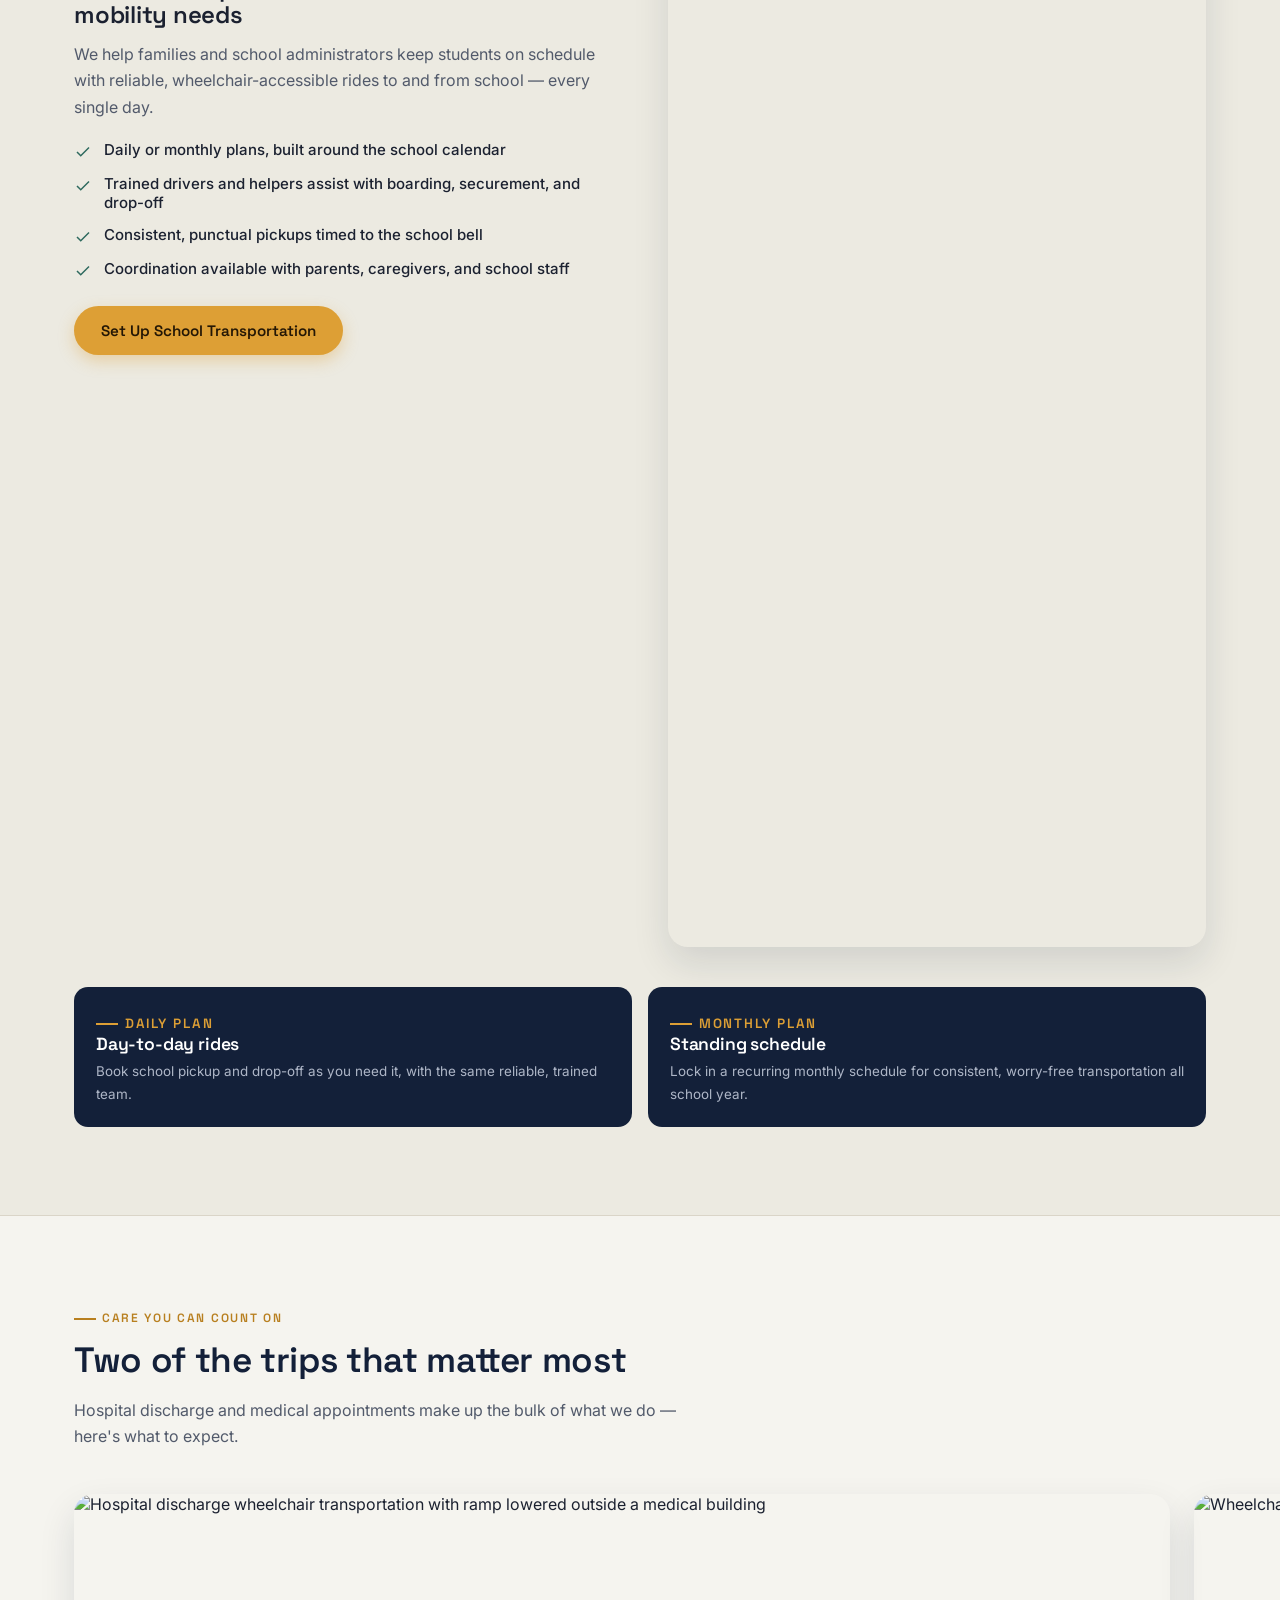
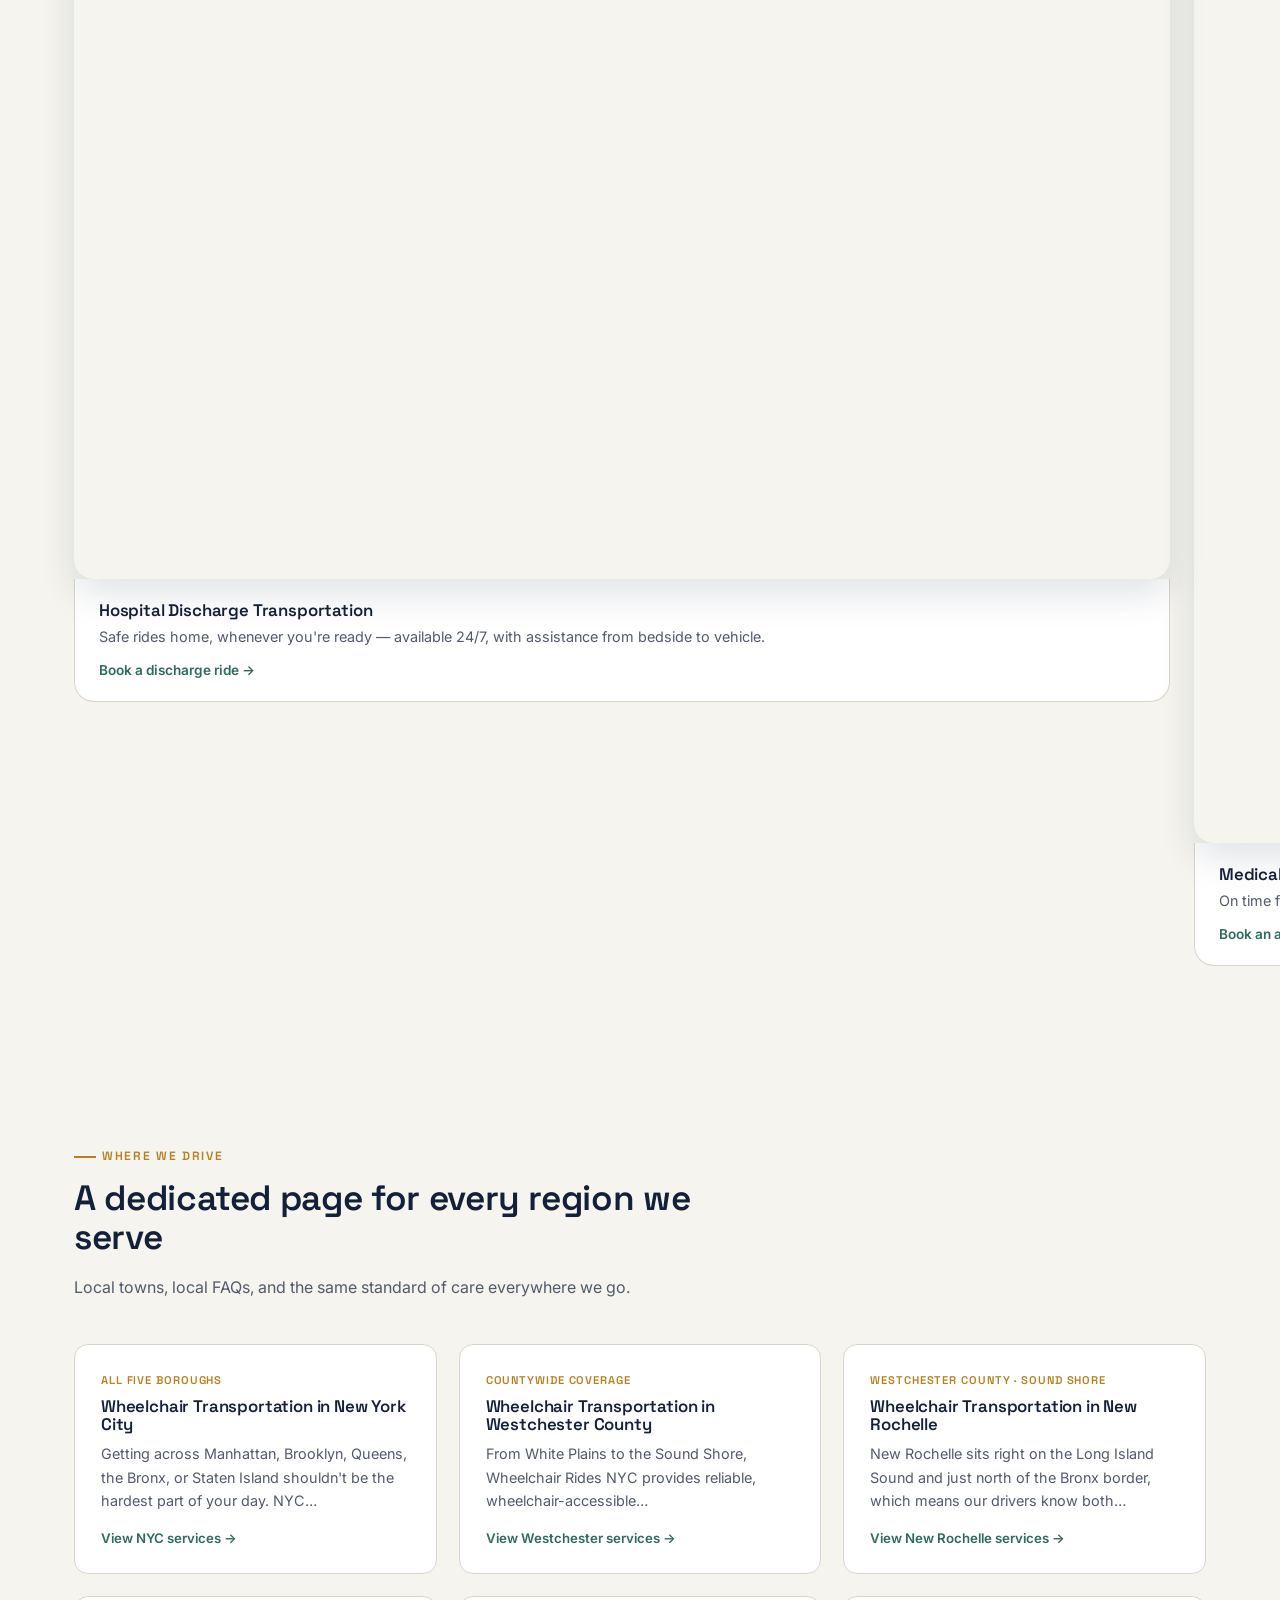
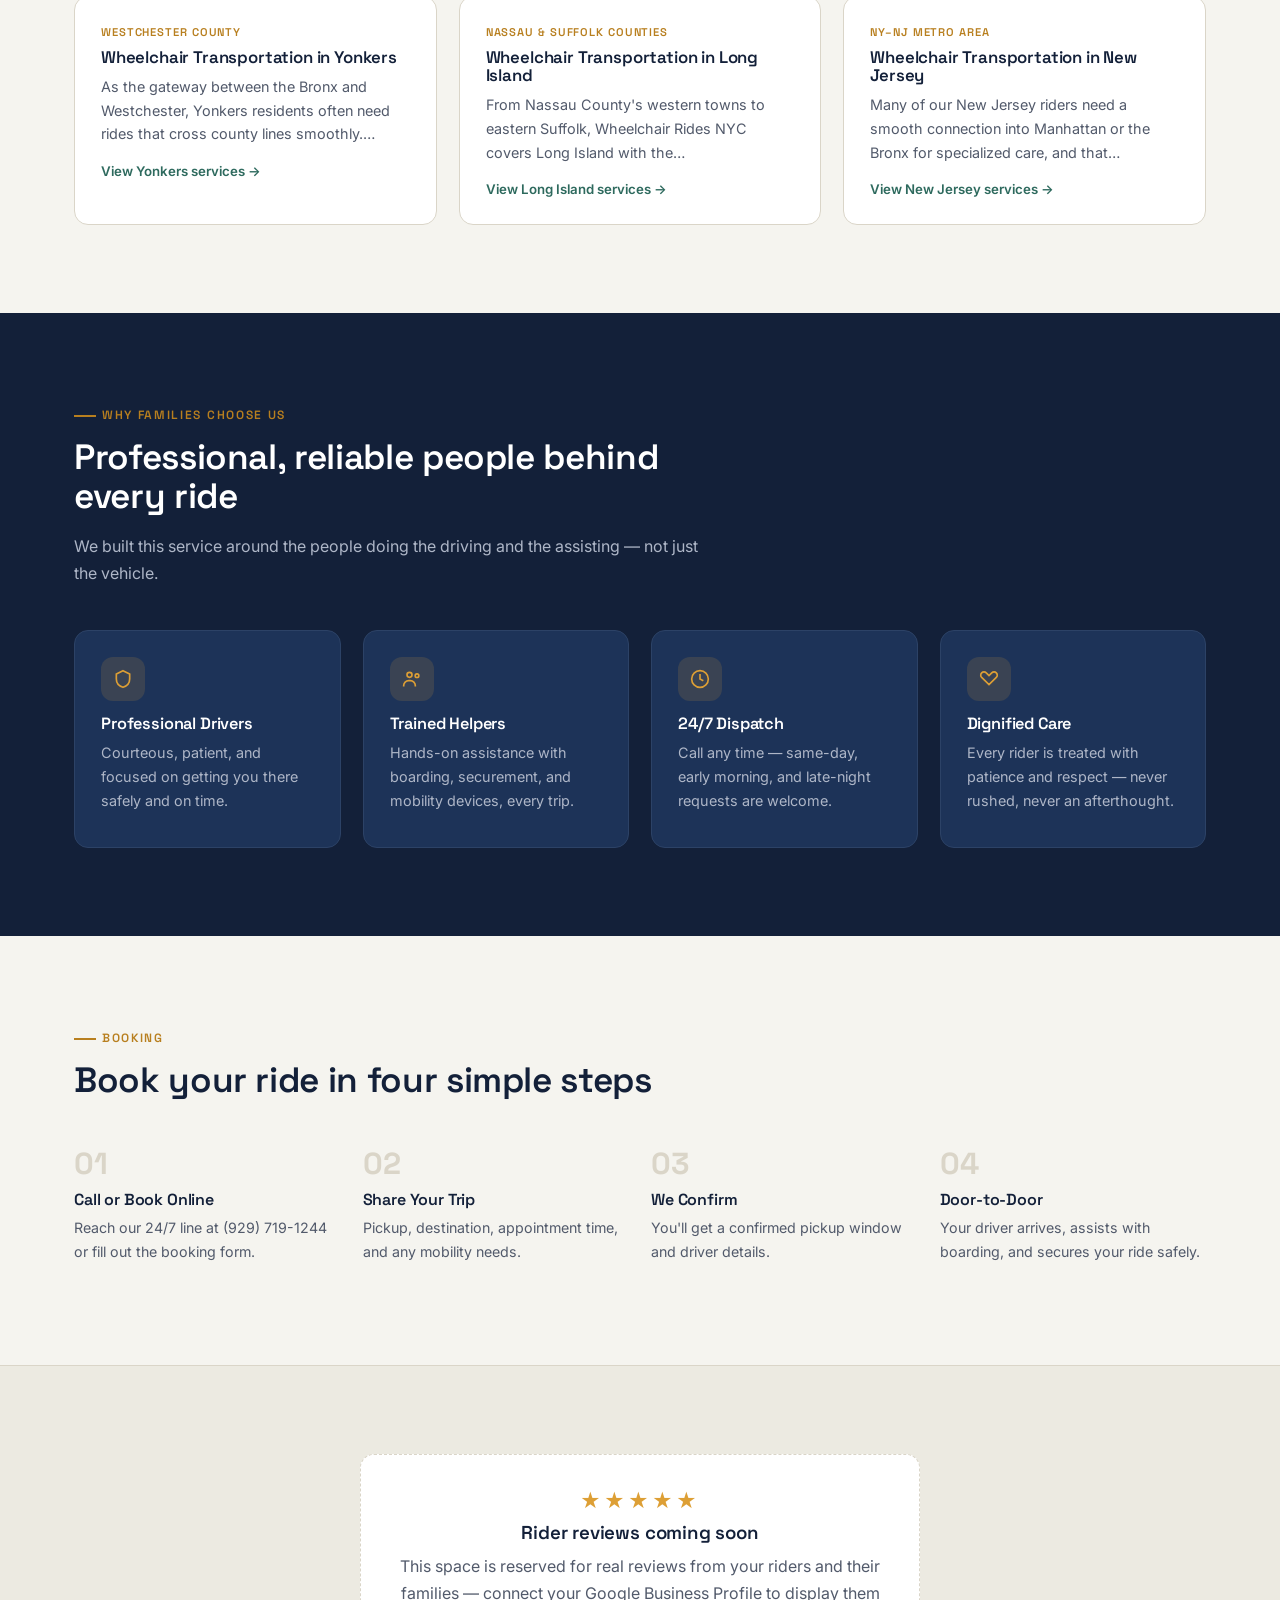
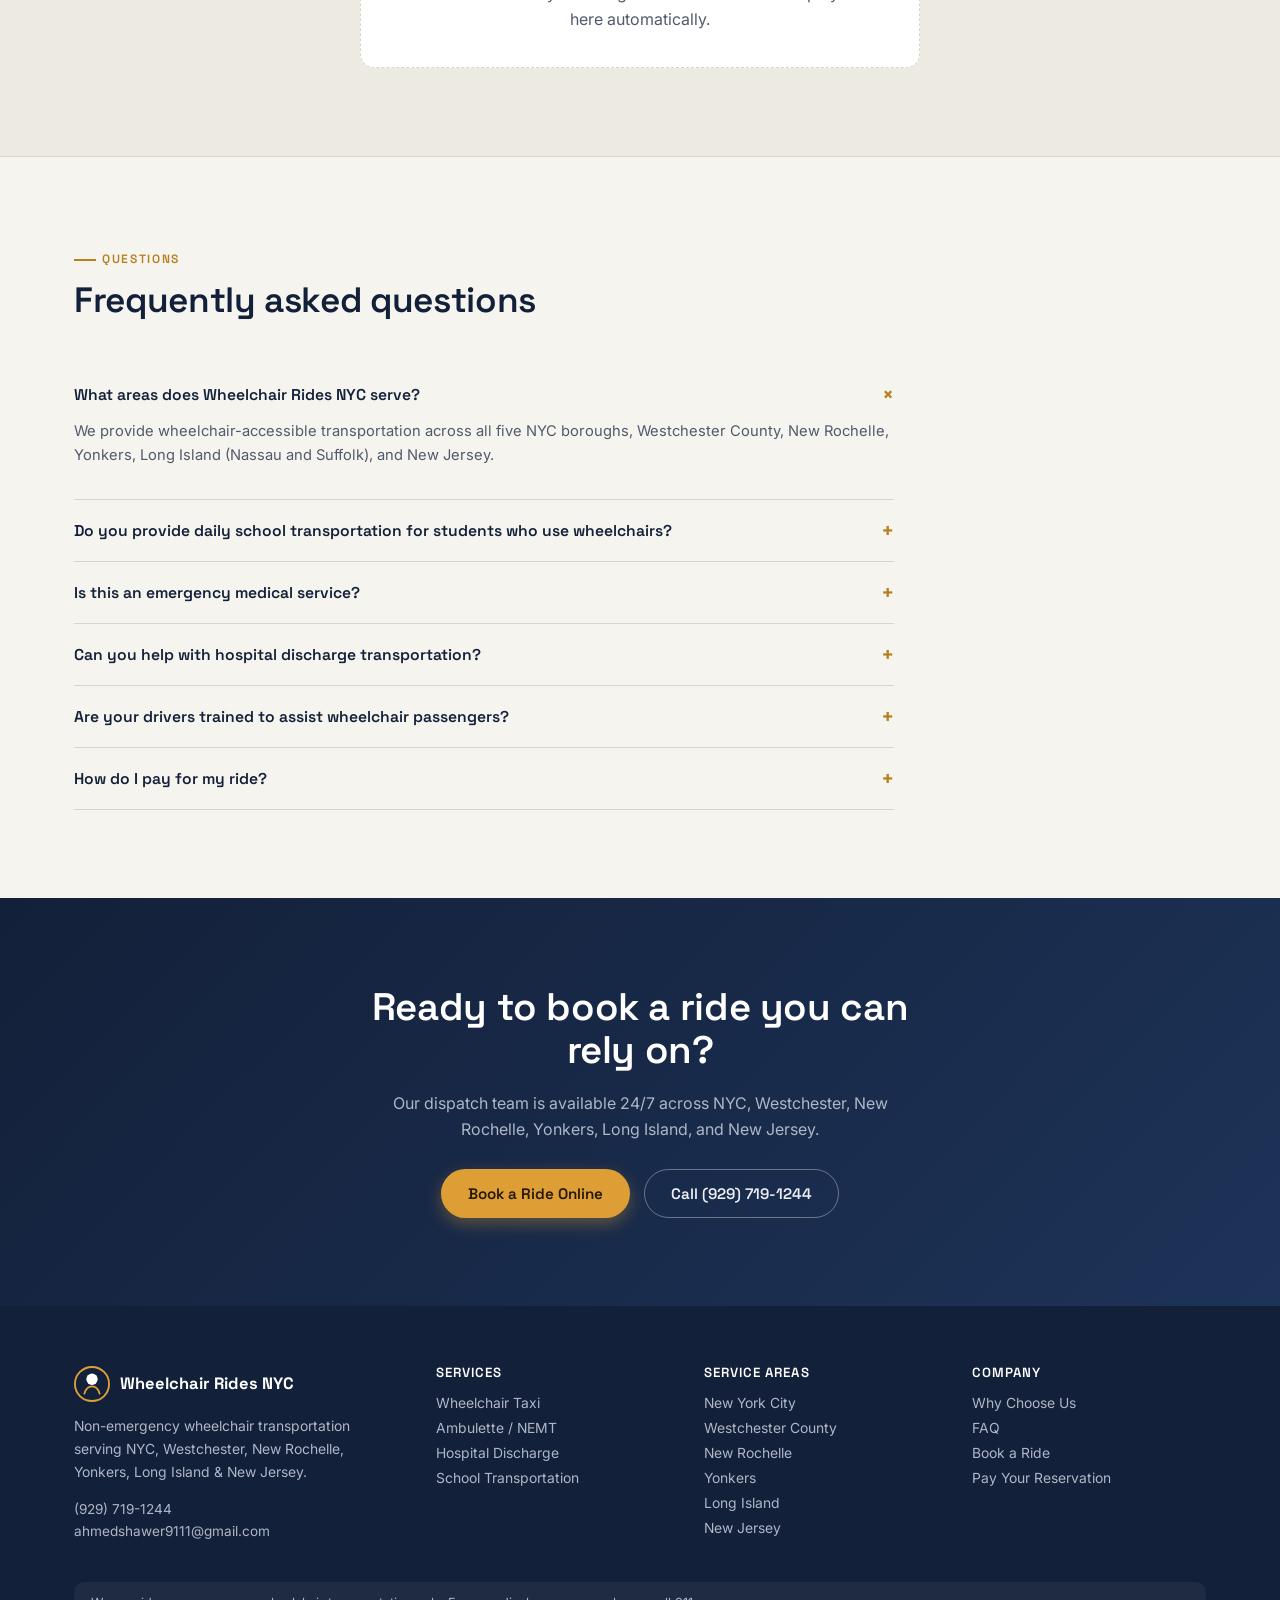
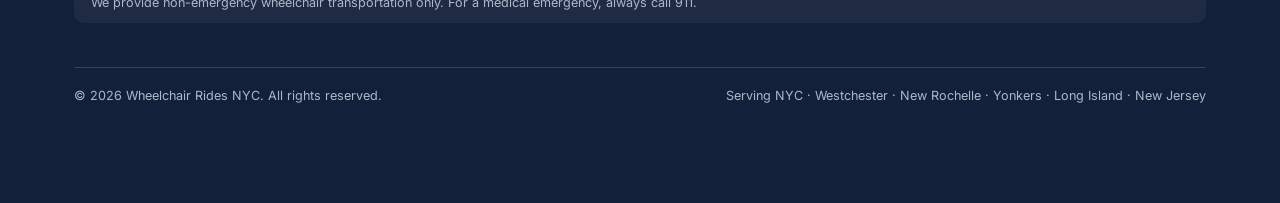
==== commit aaff0ac4: "Add files via upload" ====
--- a/index.html
+++ b/index.html
@@ -15,6 +15,8 @@
 <meta property="og:title" content="Wheelchair Rides NYC | Wheelchair &amp; Ambulette Rides in NYC, Westchester, Long Island &amp; NJ">
 <meta property="og:description" content="Safe, 24/7 wheelchair transportation across NYC, Westchester, Long Island &amp; NJ. Medical rides, hospital discharge &amp; school transport. Call (929) 719-1244.">
 <meta property="og:url" content="https://wheelchairridesnyc.com/">
+<meta property="og:image" content="https://wheelchairridesnyc.com/og-image.jpg">
+<meta name="twitter:image" content="https://wheelchairridesnyc.com/og-image.jpg">
 <meta name="twitter:card" content="summary_large_image">
 <meta name="robots" content="index, follow">
 <meta name="geo.region" content="US-NY">
@@ -230,38 +232,34 @@
       </div>
     </div>
     <div class="hero-art">
-      <div class="hero-card">
-        <h3>One dispatch. Six regions.</h3>
-        <div class="route">
-          <div class="route-line"></div>
-          <div class="route-stop"><div class="route-dot"></div><a href="nyc.html"><div class="route-name">New York City</div><div class="route-sub">All Five Boroughs</div></a></div>
-<div class="route-stop"><div class="route-dot"></div><a href="westchester.html"><div class="route-name">Westchester County</div><div class="route-sub">Countywide Coverage</div></a></div>
-<div class="route-stop"><div class="route-dot"></div><a href="new-rochelle.html"><div class="route-name">New Rochelle</div><div class="route-sub">Westchester County · Sound Shore</div></a></div>
-<div class="route-stop"><div class="route-dot"></div><a href="yonkers.html"><div class="route-name">Yonkers</div><div class="route-sub">Westchester County</div></a></div>
-<div class="route-stop"><div class="route-dot"></div><a href="long-island.html"><div class="route-name">Long Island</div><div class="route-sub">Nassau & Suffolk Counties</div></a></div>
-<div class="route-stop"><div class="route-dot"></div><a href="new-jersey.html"><div class="route-name">New Jersey</div><div class="route-sub">NY–NJ Metro Area</div></a></div>
-
-        </div>
+      <div class="hero-photo-frame">
+        <img src="images/wheelchair-accessible-van-nyc.jpg" alt="Wheelchair accessible van with ramp lowered, NYC skyline in the background" width="1000" height="1777" loading="eager" fetchpriority="high">
+        <div class="hero-photo-badge"><span>&#9679;</span> 24/7 &middot; NYC Metro Area</div>
       </div>
     </div>
   </div>
 </section>
 
 <section class="line-band">
-  <div class="wrap">
-    <p class="eyebrow">Service Area</p>
-    <h2>Our route covers the whole metro &mdash; not just Manhattan.</h2>
-    <p style="color:var(--text-on-dark-soft); max-width:60ch;">Tap a stop to see local services, towns, and FAQs for that area.</p>
-    <div class="line-map">
-      <div class="line-map-track">
-        <a href="nyc.html" class="line-stop"><div class="dot"></div><strong>NYC</strong><span>All Five Boroughs</span></a>
+  <div class="wrap line-band-grid">
+    <div>
+      <p class="eyebrow">Service Area</p>
+      <h2>Our route covers the whole metro &mdash; not just Manhattan.</h2>
+      <p style="color:var(--text-on-dark-soft); max-width:60ch;">Tap a stop to see local services, towns, and FAQs for that area.</p>
+      <div class="line-map">
+        <div class="line-map-track">
+          <a href="nyc.html" class="line-stop"><div class="dot"></div><strong>NYC</strong><span>All Five Boroughs</span></a>
 <a href="westchester.html" class="line-stop"><div class="dot"></div><strong>Westchester</strong><span>Countywide Coverage</span></a>
 <a href="new-rochelle.html" class="line-stop"><div class="dot"></div><strong>New Rochelle</strong><span>Westchester County · Sound Shore</span></a>
 <a href="yonkers.html" class="line-stop"><div class="dot"></div><strong>Yonkers</strong><span>Westchester County</span></a>
 <a href="long-island.html" class="line-stop"><div class="dot"></div><strong>Long Island</strong><span>Nassau & Suffolk Counties</span></a>
 <a href="new-jersey.html" class="line-stop"><div class="dot"></div><strong>New Jersey</strong><span>NY–NJ Metro Area</span></a>
 
-      </div>
+        </div>
+      </div>
+    </div>
+    <div class="line-band-photo">
+      <img src="images/247-wheelchair-transportation-nyc.jpg" alt="Wheelchair accessible van providing 24/7 transportation in NYC at night" width="1200" height="680" loading="lazy">
     </div>
   </div>
 </section>
@@ -324,7 +322,12 @@
         <a class="btn btn-primary" href="booking.html">Set Up School Transportation</a>
       </div>
     </div>
-    <div class="plan-cards">
+    <div class="school-photo">
+      <img src="images/daily-school-wheelchair-transportation-nyc.jpg" alt="Daily school wheelchair transportation with a driver assisting a student" width="900" height="1600" loading="lazy">
+    </div>
+  </div>
+  <div class="wrap">
+    <div class="plan-cards" style="margin-top:40px;">
       <div class="plan-card">
         <p class="eyebrow">Daily Plan</p>
         <h4>Day-to-day rides</h4>
@@ -334,6 +337,38 @@
         <p class="eyebrow">Monthly Plan</p>
         <h4>Standing schedule</h4>
         <p>Lock in a recurring monthly schedule for consistent, worry-free transportation all school year.</p>
+      </div>
+    </div>
+  </div>
+</section>
+
+<section>
+  <div class="wrap">
+    <div class="section-head">
+      <p class="eyebrow">Care You Can Count On</p>
+      <h2>Two of the trips that matter most</h2>
+      <p>Hospital discharge and medical appointments make up the bulk of what we do &mdash; here's what to expect.</p>
+    </div>
+    <div class="spotlight-grid">
+      <div>
+        <div class="spotlight-card">
+          <img src="images/hospital-discharge-wheelchair-transportation.jpg" alt="Hospital discharge wheelchair transportation with ramp lowered outside a medical building" width="1200" height="685" loading="lazy">
+        </div>
+        <div class="spotlight-caption">
+          <h3>Hospital Discharge Transportation</h3>
+          <p>Safe rides home, whenever you're ready &mdash; available 24/7, with assistance from bedside to vehicle.</p>
+          <a class="more" href="booking.html">Book a discharge ride &rarr;</a>
+        </div>
+      </div>
+      <div>
+        <div class="spotlight-card">
+          <img src="images/wheelchair-transportation-medical-appointments-nyc.jpg" alt="Wheelchair accessible van at medical appointments across NYC neighborhoods" width="1100" height="949" loading="lazy">
+        </div>
+        <div class="spotlight-caption">
+          <h3>Medical Appointments</h3>
+          <p>On time for every doctor visit, therapy session, and check-up &mdash; round trips and recurring bookings available.</p>
+          <a class="more" href="booking.html">Book an appointment ride &rarr;</a>
+        </div>
       </div>
     </div>
   </div>
--- a/styles.css
+++ b/styles.css
@@ -273,3 +273,35 @@
 .wa-float{position:fixed;right:18px;bottom:90px;z-index:59;width:54px;height:54px;border-radius:50%;background:#25D366;display:flex;align-items:center;justify-content:center;box-shadow:0 6px 18px rgba(0,0,0,.22);transition:transform .15s ease;}
 .wa-float:hover{transform:scale(1.06);}
 @media (min-width:721px){.wa-float{bottom:24px;}}
+
+/* ============================================================
+   PHOTO INTEGRATION — hero photo, spotlight grid, section photos
+   ============================================================ */
+.hero-photo-frame{ position:relative; border-radius:20px; overflow:hidden; box-shadow:0 20px 50px rgba(19,32,57,.18); }
+.hero-photo-frame img{ width:100%; height:100%; display:block; object-fit:cover; aspect-ratio:4/5; }
+.hero-photo-badge{
+  position:absolute; left:18px; bottom:18px;
+  background:rgba(19,32,57,.88); backdrop-filter:blur(6px);
+  color:#fff; padding:12px 18px; border-radius:14px;
+  font-family:var(--font-display); font-size:.85rem; font-weight:600;
+  display:flex; align-items:center; gap:8px;
+}
+.hero-photo-badge span{ color:var(--amber); }
+
+.school-photo{ border-radius:20px; overflow:hidden; box-shadow:0 16px 36px rgba(19,32,57,.12); }
+.school-photo img{ width:100%; display:block; object-fit:cover; aspect-ratio:3/4; }
+
+.spotlight-grid{ display:grid; grid-template-columns:1fr 1fr; gap:24px; }
+@media (max-width:800px){ .spotlight-grid{ grid-template-columns:1fr; } }
+.spotlight-card{ border-radius:20px; overflow:hidden; position:relative; box-shadow:0 16px 36px rgba(19,32,57,.12); }
+.spotlight-card img{ width:100%; display:block; object-fit:cover; aspect-ratio:16/10; }
+.spotlight-caption{ background:#fff; padding:22px 24px; border:1px solid var(--line); border-top:none; border-radius:0 0 20px 20px; }
+.spotlight-caption h3{ font-size:1.05rem; color:var(--ink); margin-bottom:6px; }
+.spotlight-caption p{ font-size:.9rem; margin-bottom:10px; }
+.spotlight-caption a.more{ font-size:.85rem; font-weight:600; color:var(--teal); text-decoration:none; }
+.spotlight-caption a.more:hover{ text-decoration:underline; }
+
+.line-band-grid{ display:grid; grid-template-columns:1.1fr .9fr; gap:44px; align-items:center; }
+@media (max-width:900px){ .line-band-grid{ grid-template-columns:1fr; } }
+.line-band-photo{ border-radius:18px; overflow:hidden; }
+.line-band-photo img{ width:100%; display:block; object-fit:cover; aspect-ratio:16/10; }
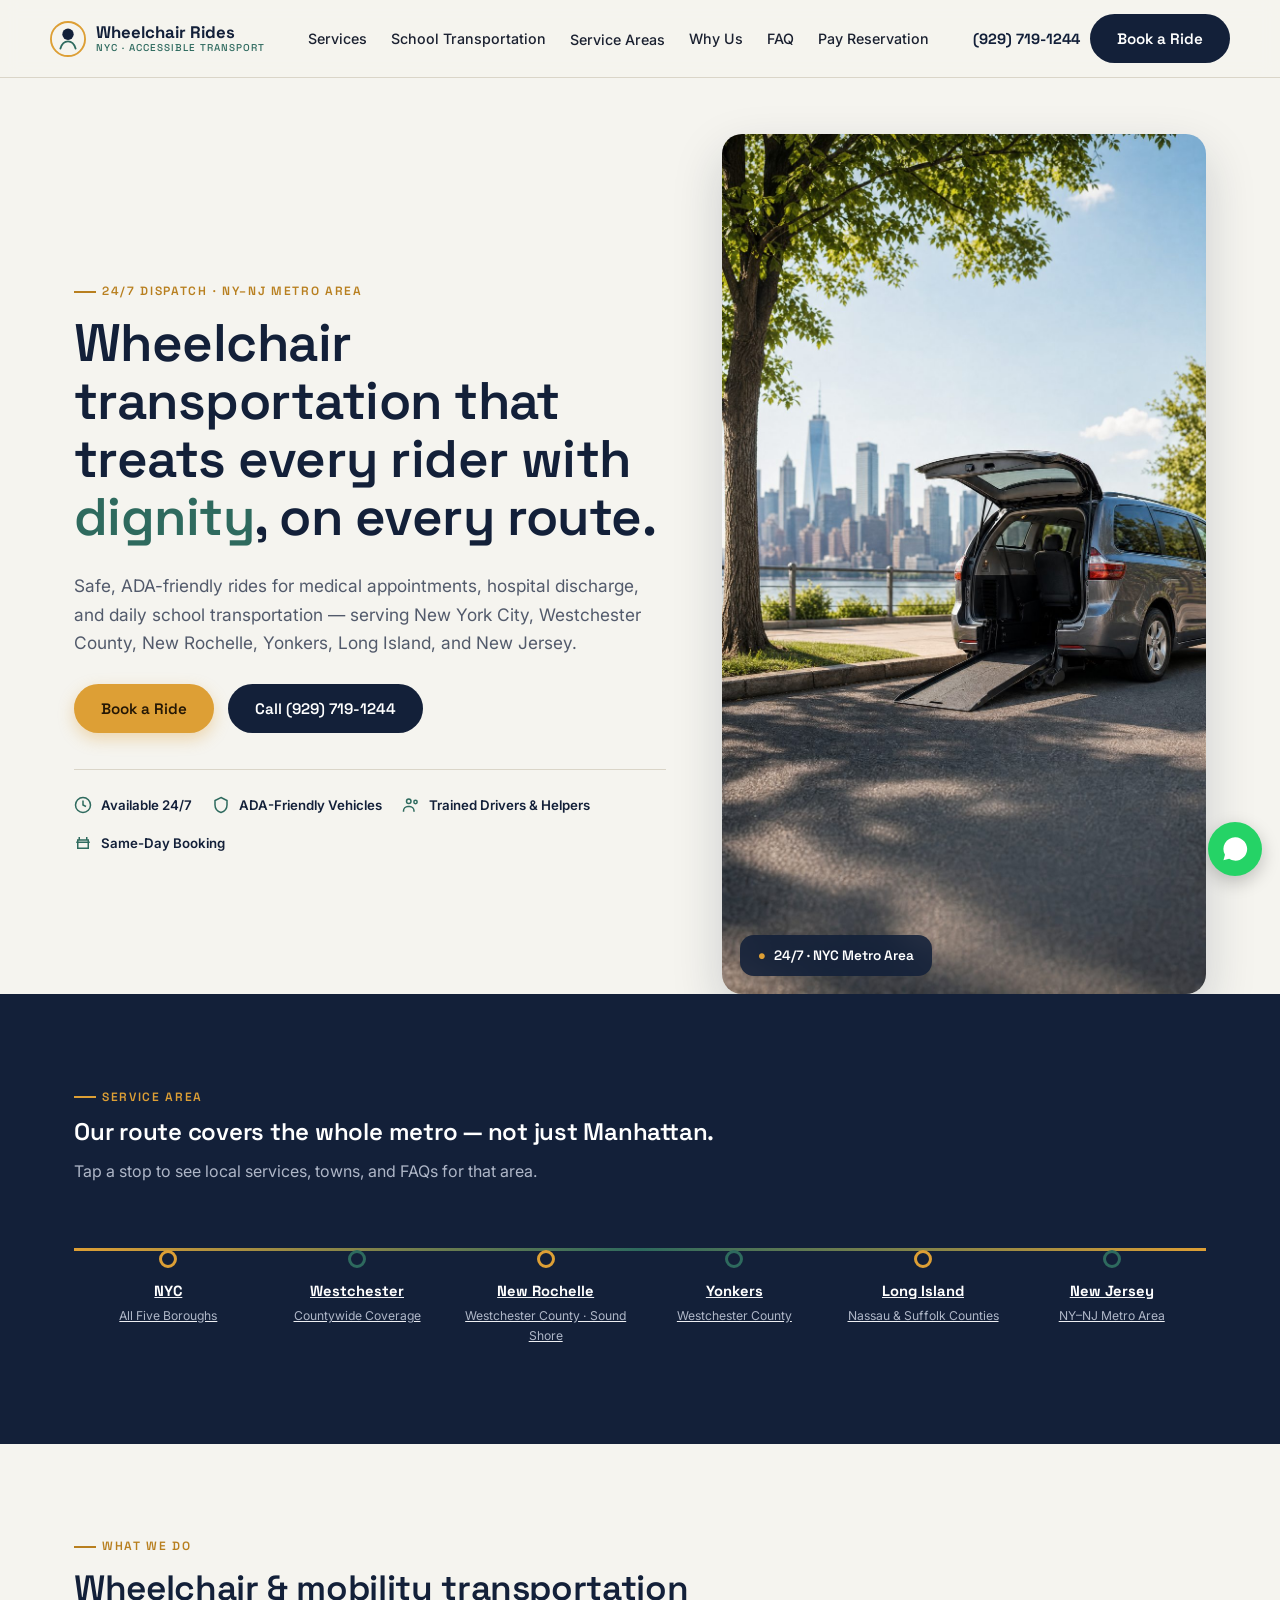
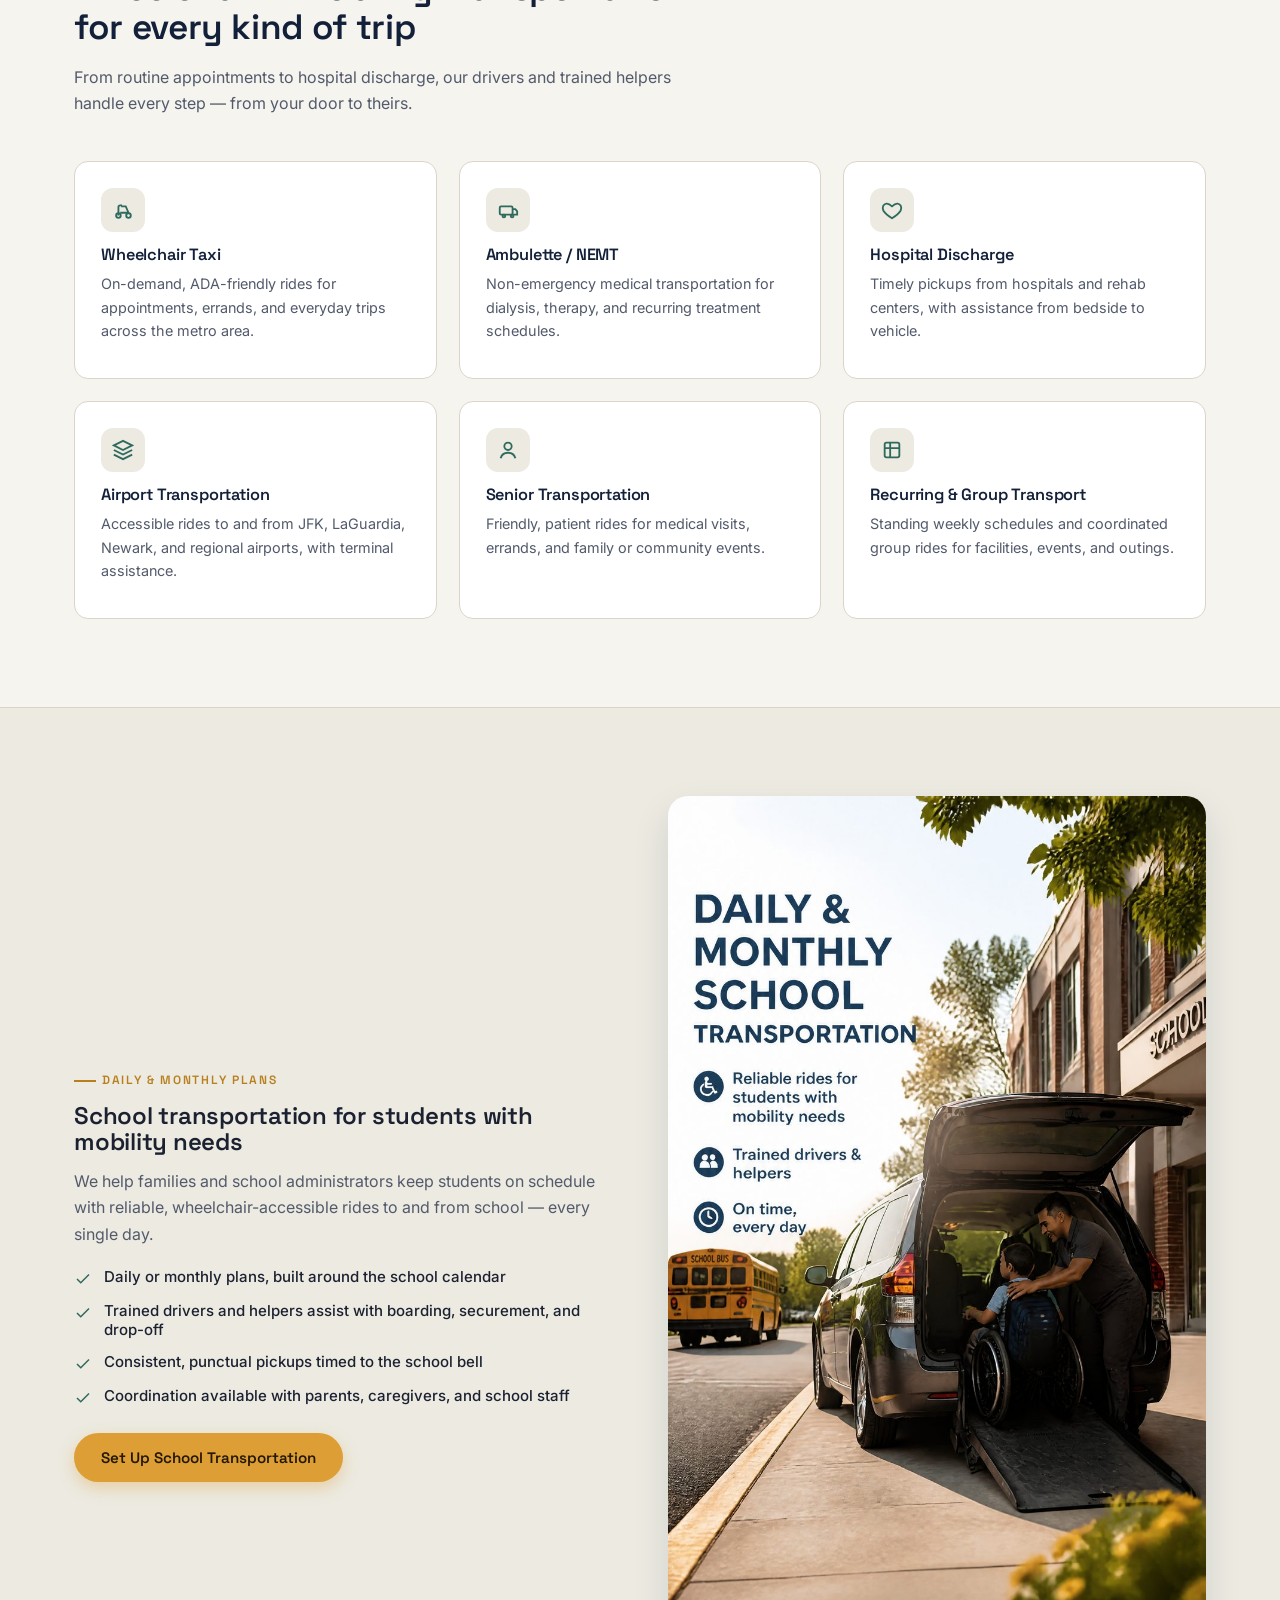
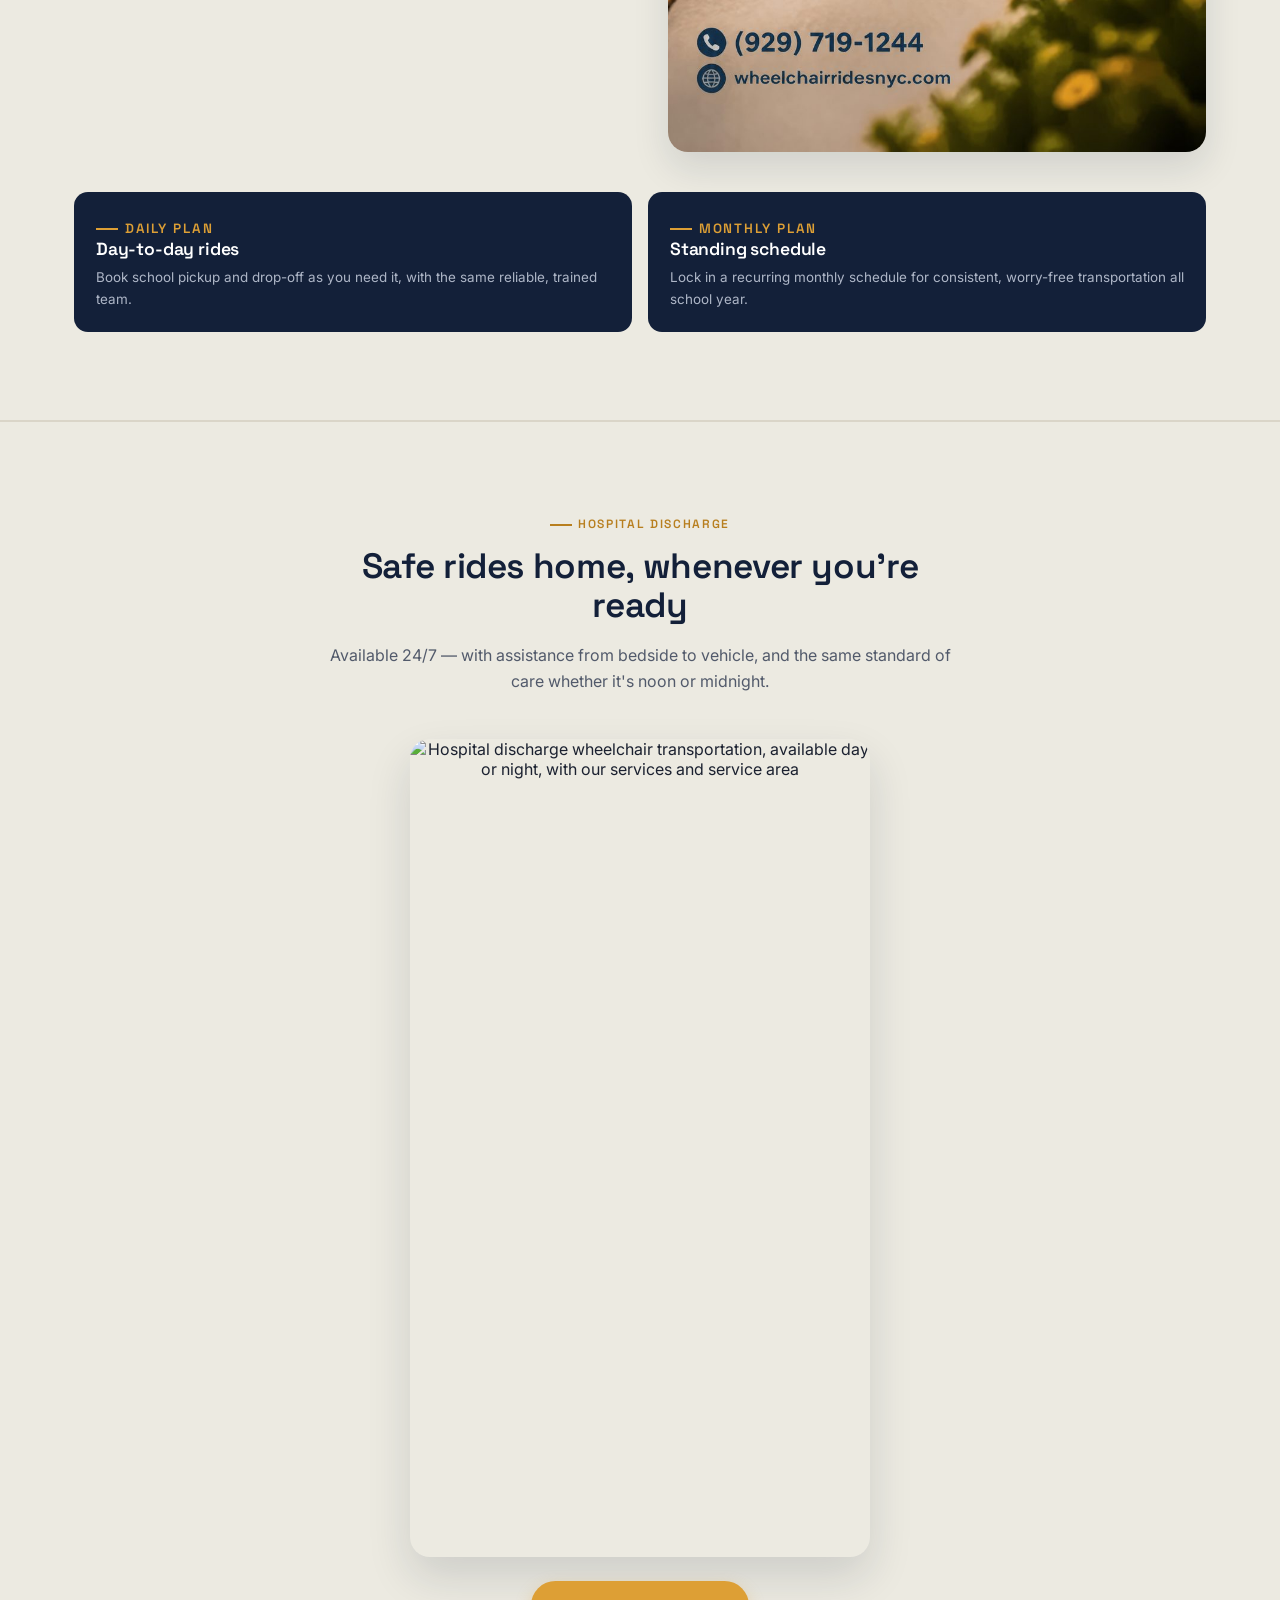
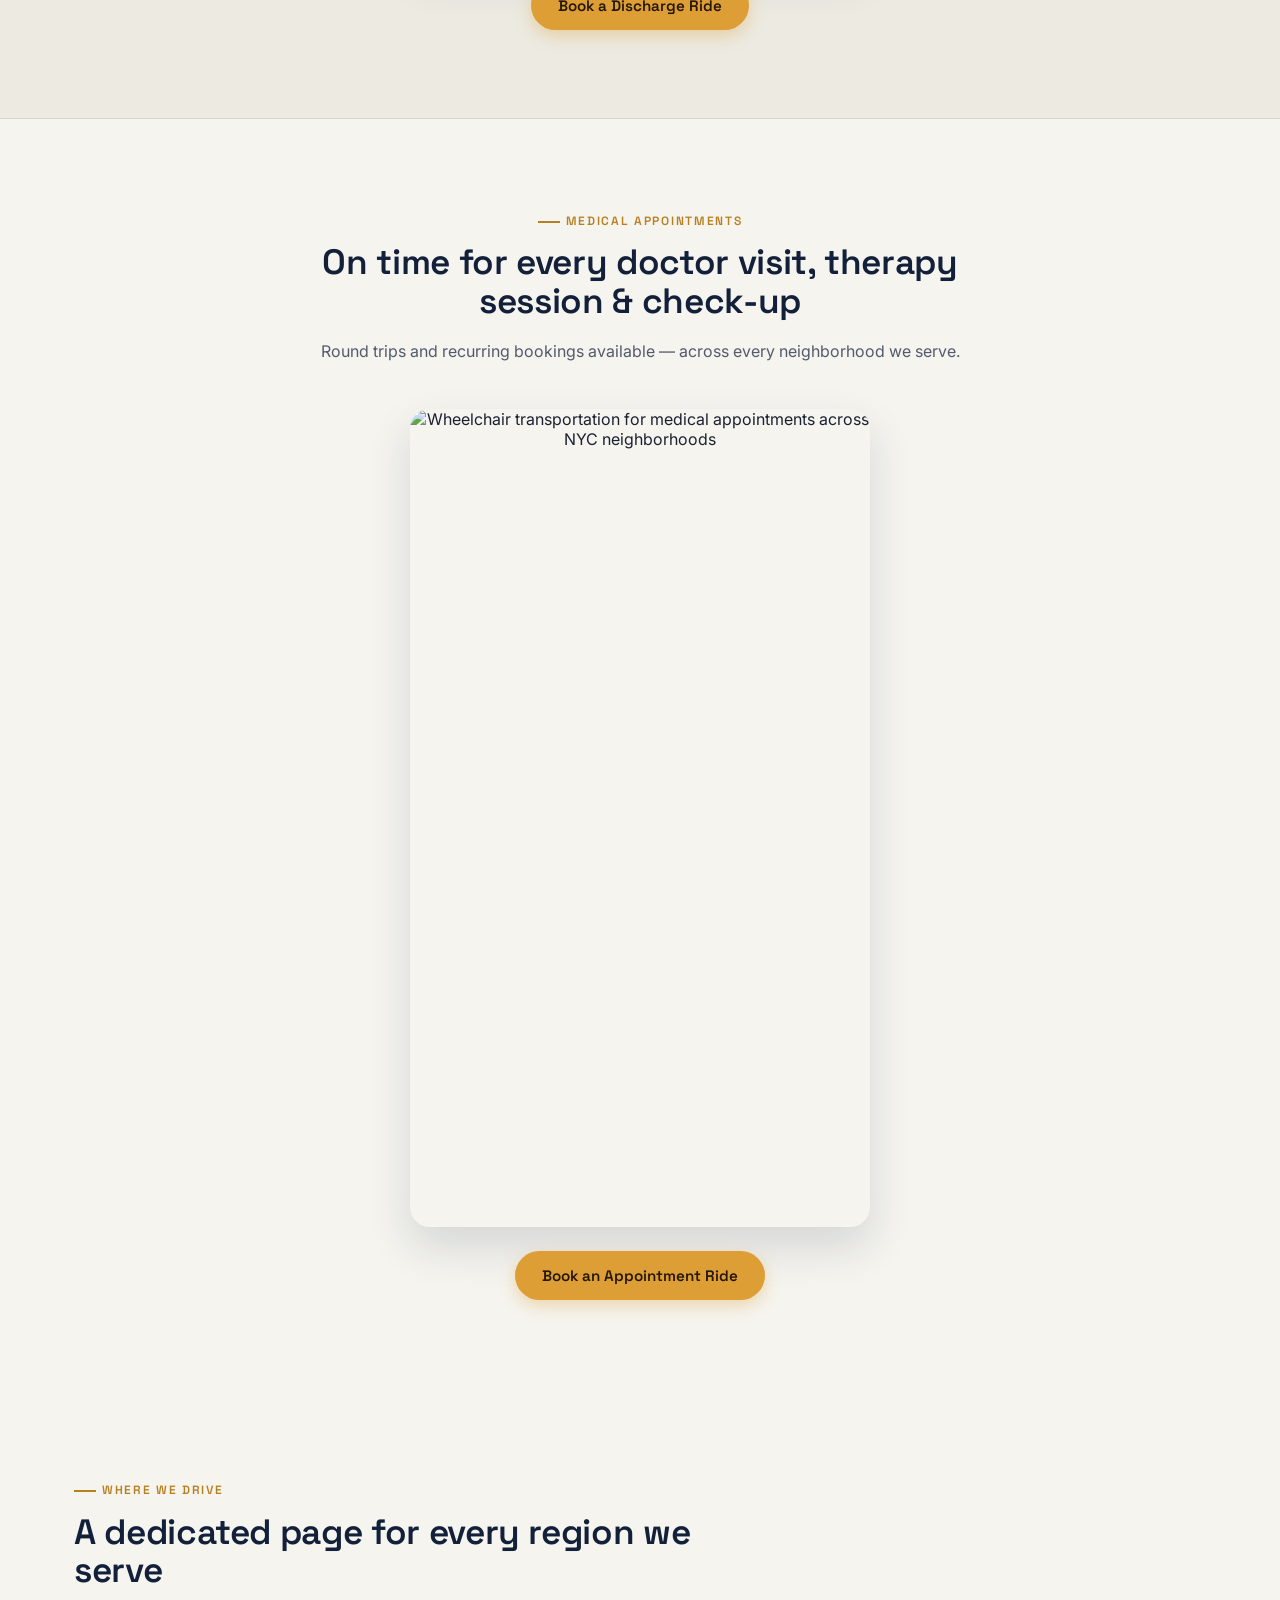
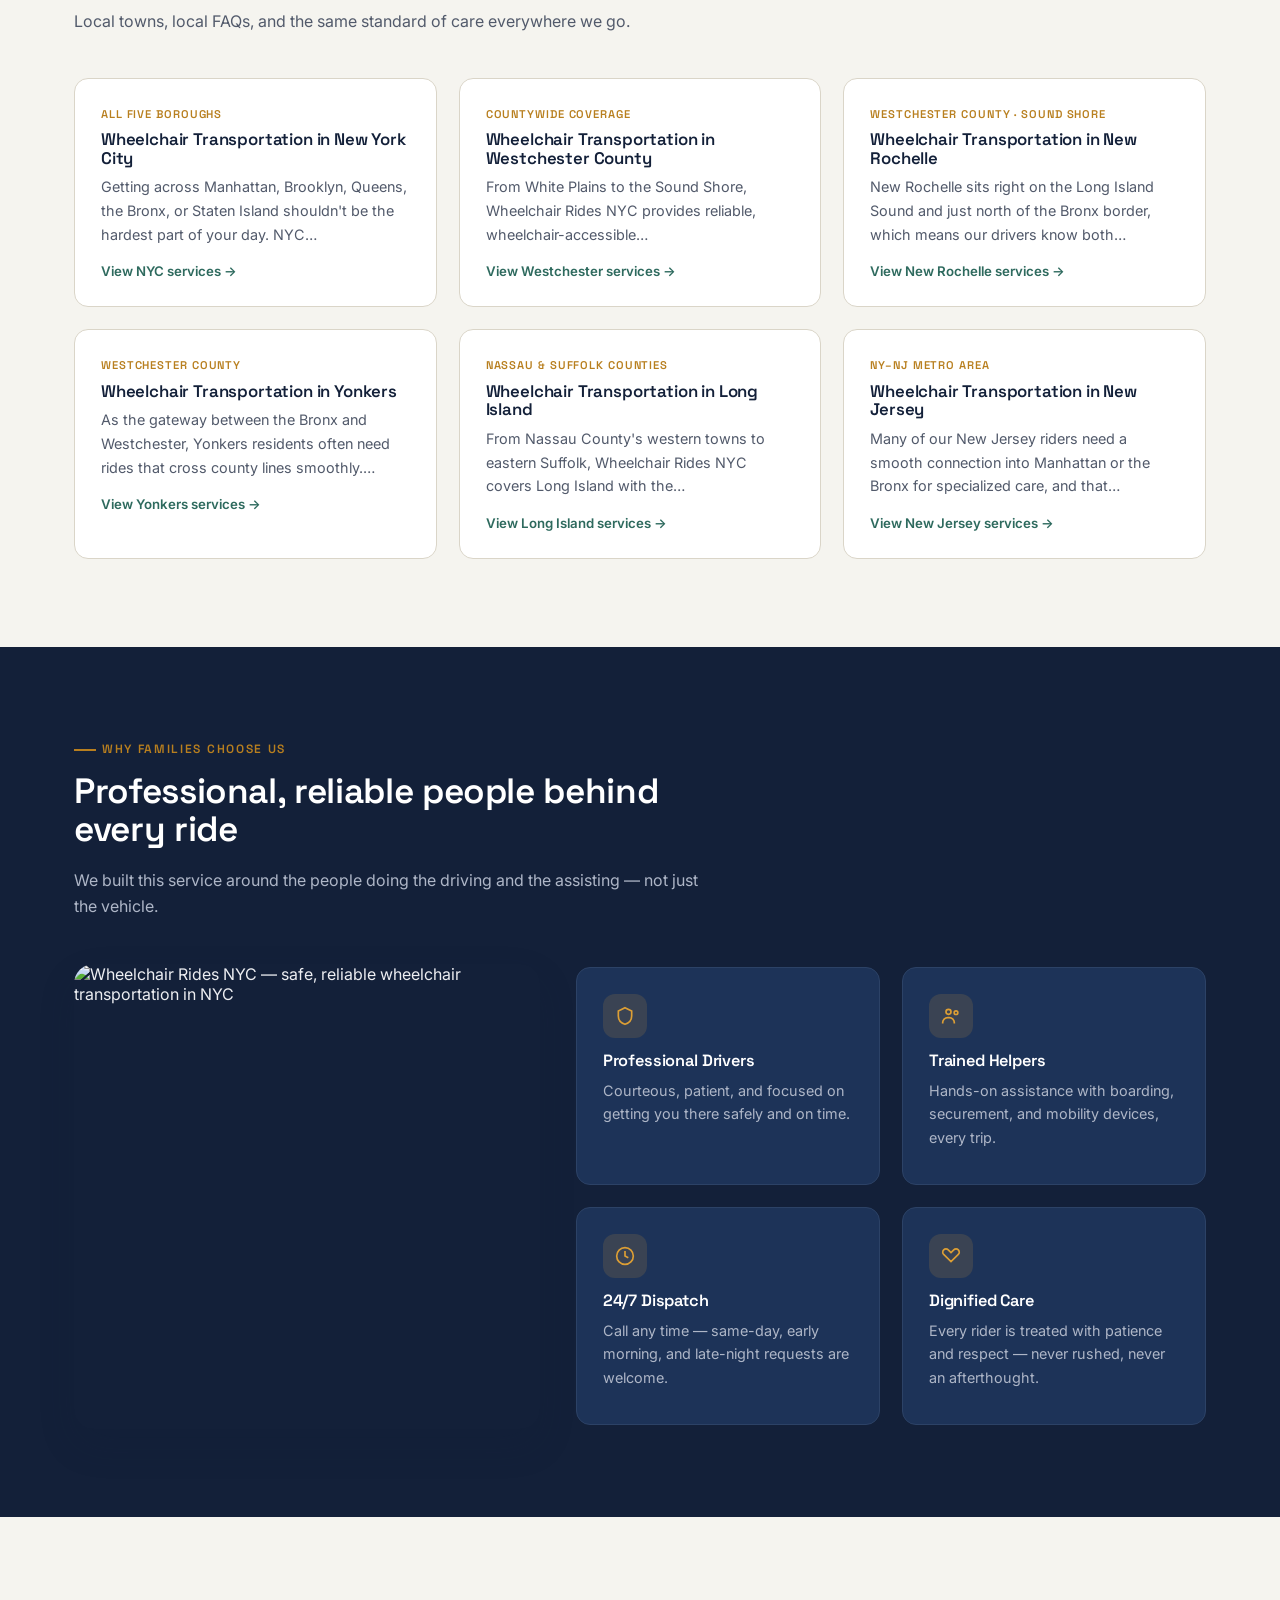
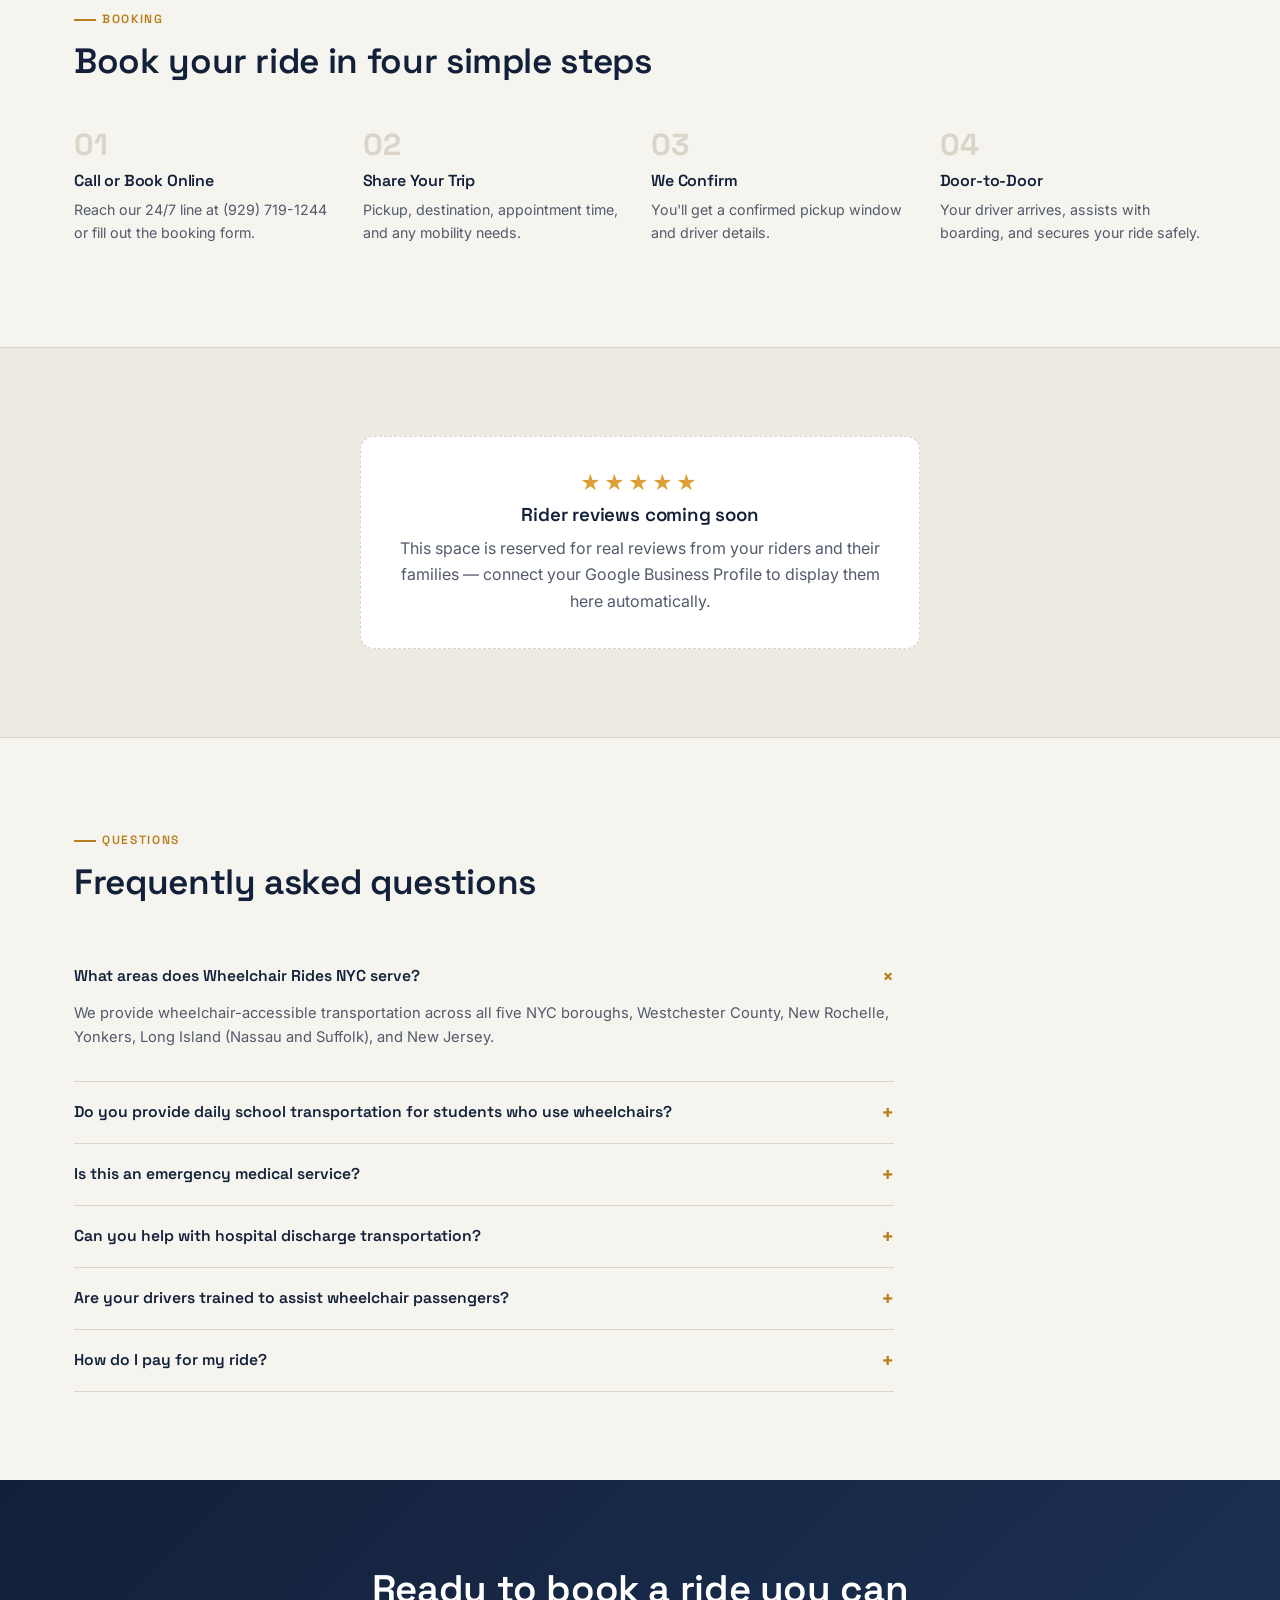
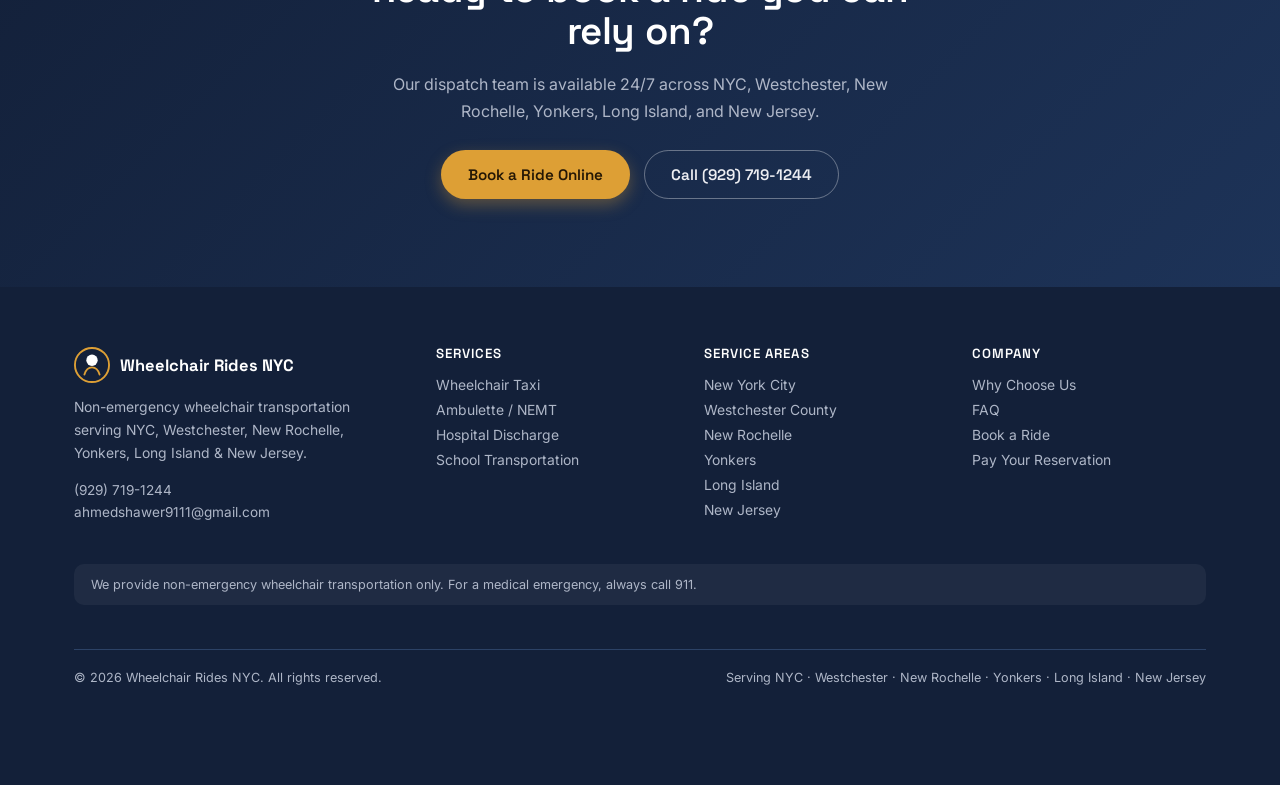
==== commit 66032557: "Add files via upload" ====
--- a/index.html
+++ b/index.html
@@ -241,25 +241,20 @@
 </section>
 
 <section class="line-band">
-  <div class="wrap line-band-grid">
-    <div>
-      <p class="eyebrow">Service Area</p>
-      <h2>Our route covers the whole metro &mdash; not just Manhattan.</h2>
-      <p style="color:var(--text-on-dark-soft); max-width:60ch;">Tap a stop to see local services, towns, and FAQs for that area.</p>
-      <div class="line-map">
-        <div class="line-map-track">
-          <a href="nyc.html" class="line-stop"><div class="dot"></div><strong>NYC</strong><span>All Five Boroughs</span></a>
+  <div class="wrap">
+    <p class="eyebrow">Service Area</p>
+    <h2>Our route covers the whole metro &mdash; not just Manhattan.</h2>
+    <p style="color:var(--text-on-dark-soft); max-width:60ch;">Tap a stop to see local services, towns, and FAQs for that area.</p>
+    <div class="line-map">
+      <div class="line-map-track">
+        <a href="nyc.html" class="line-stop"><div class="dot"></div><strong>NYC</strong><span>All Five Boroughs</span></a>
 <a href="westchester.html" class="line-stop"><div class="dot"></div><strong>Westchester</strong><span>Countywide Coverage</span></a>
 <a href="new-rochelle.html" class="line-stop"><div class="dot"></div><strong>New Rochelle</strong><span>Westchester County · Sound Shore</span></a>
 <a href="yonkers.html" class="line-stop"><div class="dot"></div><strong>Yonkers</strong><span>Westchester County</span></a>
 <a href="long-island.html" class="line-stop"><div class="dot"></div><strong>Long Island</strong><span>Nassau & Suffolk Counties</span></a>
 <a href="new-jersey.html" class="line-stop"><div class="dot"></div><strong>New Jersey</strong><span>NY–NJ Metro Area</span></a>
 
-        </div>
-      </div>
-    </div>
-    <div class="line-band-photo">
-      <img src="images/247-wheelchair-transportation-nyc.jpg" alt="Wheelchair accessible van providing 24/7 transportation in NYC at night" width="1200" height="680" loading="lazy">
+      </div>
     </div>
   </div>
 </section>
@@ -342,34 +337,34 @@
   </div>
 </section>
 
-<section>
-  <div class="wrap">
-    <div class="section-head">
-      <p class="eyebrow">Care You Can Count On</p>
-      <h2>Two of the trips that matter most</h2>
-      <p>Hospital discharge and medical appointments make up the bulk of what we do &mdash; here's what to expect.</p>
-    </div>
-    <div class="spotlight-grid">
-      <div>
-        <div class="spotlight-card">
-          <img src="images/hospital-discharge-wheelchair-transportation.jpg" alt="Hospital discharge wheelchair transportation with ramp lowered outside a medical building" width="1200" height="685" loading="lazy">
-        </div>
-        <div class="spotlight-caption">
-          <h3>Hospital Discharge Transportation</h3>
-          <p>Safe rides home, whenever you're ready &mdash; available 24/7, with assistance from bedside to vehicle.</p>
-          <a class="more" href="booking.html">Book a discharge ride &rarr;</a>
-        </div>
-      </div>
-      <div>
-        <div class="spotlight-card">
-          <img src="images/wheelchair-transportation-medical-appointments-nyc.jpg" alt="Wheelchair accessible van at medical appointments across NYC neighborhoods" width="1100" height="949" loading="lazy">
-        </div>
-        <div class="spotlight-caption">
-          <h3>Medical Appointments</h3>
-          <p>On time for every doctor visit, therapy session, and check-up &mdash; round trips and recurring bookings available.</p>
-          <a class="more" href="booking.html">Book an appointment ride &rarr;</a>
-        </div>
-      </div>
+<section class="showcase-band" style="background:var(--paper-2); border-top:1px solid var(--line); border-bottom:1px solid var(--line);">
+  <div class="wrap">
+    <div class="section-head">
+      <p class="eyebrow">Hospital Discharge</p>
+      <h2>Safe rides home, whenever you're ready</h2>
+      <p>Available 24/7 &mdash; with assistance from bedside to vehicle, and the same standard of care whether it's noon or midnight.</p>
+    </div>
+    <div class="showcase-image">
+      <img src="images/hospital-discharge-wheelchair-transportation-nyc-full.jpg" alt="Hospital discharge wheelchair transportation, available day or night, with our services and service area" width="900" height="1600" loading="lazy">
+    </div>
+    <div class="hero-actions">
+      <a class="btn btn-primary" href="booking.html">Book a Discharge Ride</a>
+    </div>
+  </div>
+</section>
+
+<section class="showcase-band">
+  <div class="wrap">
+    <div class="section-head">
+      <p class="eyebrow">Medical Appointments</p>
+      <h2>On time for every doctor visit, therapy session &amp; check-up</h2>
+      <p>Round trips and recurring bookings available &mdash; across every neighborhood we serve.</p>
+    </div>
+    <div class="showcase-image">
+      <img src="images/wheelchair-transportation-medical-appointments-nyc-full.jpg" alt="Wheelchair transportation for medical appointments across NYC neighborhoods" width="900" height="1600" loading="lazy">
+    </div>
+    <div class="hero-actions">
+      <a class="btn btn-primary" href="booking.html">Book an Appointment Ride</a>
     </div>
   </div>
 </section>
@@ -430,26 +425,31 @@
       <h2>Professional, reliable people behind every ride</h2>
       <p style="color:var(--text-on-dark-soft);">We built this service around the people doing the driving and the assisting &mdash; not just the vehicle.</p>
     </div>
-    <div class="grid-4">
-      <div class="card">
-        <div class="ico"><svg width="20" height="20" viewBox="0 0 24 24" fill="none" stroke="currentColor" stroke-width="2"><path d="M12 2l8 4v6c0 5-3.5 8.5-8 10-4.5-1.5-8-5-8-10V6l8-4z"/></svg></div>
-        <h3>Professional Drivers</h3>
-        <p>Courteous, patient, and focused on getting you there safely and on time.</p>
-      </div>
-      <div class="card">
-        <div class="ico"><svg width="20" height="20" viewBox="0 0 24 24" fill="none" stroke="currentColor" stroke-width="2"><circle cx="9" cy="7" r="3"/><path d="M2 21v-1a6 6 0 016-6h2a6 6 0 016 6v1"/><circle cx="18" cy="8" r="2.2"/></svg></div>
-        <h3>Trained Helpers</h3>
-        <p>Hands-on assistance with boarding, securement, and mobility devices, every trip.</p>
-      </div>
-      <div class="card">
-        <div class="ico"><svg width="20" height="20" viewBox="0 0 24 24" fill="none" stroke="currentColor" stroke-width="2"><circle cx="12" cy="12" r="10"/><path d="M12 6v6l4 2"/></svg></div>
-        <h3>24/7 Dispatch</h3>
-        <p>Call any time &mdash; same-day, early morning, and late-night requests are welcome.</p>
-      </div>
-      <div class="card">
-        <div class="ico"><svg width="20" height="20" viewBox="0 0 24 24" fill="none" stroke="currentColor" stroke-width="2"><path d="M20.8 4.6c-1.5-1.5-4-1.5-5.5 0L12 7.9 8.7 4.6c-1.5-1.5-4-1.5-5.5 0-1.5 1.5-1.5 4 0 5.5L12 18.7l8.8-8.6c1.5-1.5 1.5-4 0-5.5z"/></svg></div>
-        <h3>Dignified Care</h3>
-        <p>Every rider is treated with patience and respect &mdash; never rushed, never an afterthought.</p>
+    <div class="why-grid-shell">
+      <div class="why-visual">
+        <img src="images/wheelchair-rides-nyc-og-image.jpg" alt="Wheelchair Rides NYC — safe, reliable wheelchair transportation in NYC" width="1024" height="1024" loading="lazy">
+      </div>
+      <div style="display:grid; grid-template-columns:1fr 1fr; gap:22px;">
+        <div class="card">
+          <div class="ico"><svg width="20" height="20" viewBox="0 0 24 24" fill="none" stroke="currentColor" stroke-width="2"><path d="M12 2l8 4v6c0 5-3.5 8.5-8 10-4.5-1.5-8-5-8-10V6l8-4z"/></svg></div>
+          <h3>Professional Drivers</h3>
+          <p>Courteous, patient, and focused on getting you there safely and on time.</p>
+        </div>
+        <div class="card">
+          <div class="ico"><svg width="20" height="20" viewBox="0 0 24 24" fill="none" stroke="currentColor" stroke-width="2"><circle cx="9" cy="7" r="3"/><path d="M2 21v-1a6 6 0 016-6h2a6 6 0 016 6v1"/><circle cx="18" cy="8" r="2.2"/></svg></div>
+          <h3>Trained Helpers</h3>
+          <p>Hands-on assistance with boarding, securement, and mobility devices, every trip.</p>
+        </div>
+        <div class="card">
+          <div class="ico"><svg width="20" height="20" viewBox="0 0 24 24" fill="none" stroke="currentColor" stroke-width="2"><circle cx="12" cy="12" r="10"/><path d="M12 6v6l4 2"/></svg></div>
+          <h3>24/7 Dispatch</h3>
+          <p>Call any time &mdash; same-day, early morning, and late-night requests are welcome.</p>
+        </div>
+        <div class="card">
+          <div class="ico"><svg width="20" height="20" viewBox="0 0 24 24" fill="none" stroke="currentColor" stroke-width="2"><path d="M20.8 4.6c-1.5-1.5-4-1.5-5.5 0L12 7.9 8.7 4.6c-1.5-1.5-4-1.5-5.5 0-1.5 1.5-1.5 4 0 5.5L12 18.7l8.8-8.6c1.5-1.5 1.5-4 0-5.5z"/></svg></div>
+          <h3>Dignified Care</h3>
+          <p>Every rider is treated with patience and respect &mdash; never rushed, never an afterthought.</p>
+        </div>
       </div>
     </div>
   </div>
--- a/styles.css
+++ b/styles.css
@@ -278,7 +278,7 @@
    PHOTO INTEGRATION — hero photo, spotlight grid, section photos
    ============================================================ */
 .hero-photo-frame{ position:relative; border-radius:20px; overflow:hidden; box-shadow:0 20px 50px rgba(19,32,57,.18); }
-.hero-photo-frame img{ width:100%; height:100%; display:block; object-fit:cover; aspect-ratio:4/5; }
+.hero-photo-frame img{ width:100%; height:auto; display:block; }
 .hero-photo-badge{
   position:absolute; left:18px; bottom:18px;
   background:rgba(19,32,57,.88); backdrop-filter:blur(6px);
@@ -289,7 +289,7 @@
 .hero-photo-badge span{ color:var(--amber); }
 
 .school-photo{ border-radius:20px; overflow:hidden; box-shadow:0 16px 36px rgba(19,32,57,.12); }
-.school-photo img{ width:100%; display:block; object-fit:cover; aspect-ratio:3/4; }
+.school-photo img{ width:100%; display:block; height:auto; }
 
 .spotlight-grid{ display:grid; grid-template-columns:1fr 1fr; gap:24px; }
 @media (max-width:800px){ .spotlight-grid{ grid-template-columns:1fr; } }
@@ -305,3 +305,17 @@
 @media (max-width:900px){ .line-band-grid{ grid-template-columns:1fr; } }
 .line-band-photo{ border-radius:18px; overflow:hidden; }
 .line-band-photo img{ width:100%; display:block; object-fit:cover; aspect-ratio:16/10; }
+
+/* ============================================================
+   FULL, UNCROPPED SHOWCASE IMAGES (whole-image sections)
+   ============================================================ */
+.showcase-band{ text-align:center; }
+.showcase-band .section-head{ margin-left:auto; margin-right:auto; text-align:center; }
+.showcase-image{ max-width:460px; margin:8px auto 0; border-radius:20px; overflow:hidden; box-shadow:0 20px 44px rgba(19,32,57,.14); }
+.showcase-image img{ width:100%; height:auto; display:block; }
+.showcase-band .hero-actions{ justify-content:center; margin-top:24px; }
+
+.why-visual{ border-radius:20px; overflow:hidden; box-shadow:0 16px 36px rgba(19,32,57,.16); }
+.why-visual img{ width:100%; height:auto; display:block; }
+.why-grid-shell{ display:grid; grid-template-columns:.85fr 1.15fr; gap:36px; align-items:center; }
+@media (max-width:900px){ .why-grid-shell{ grid-template-columns:1fr; } }
